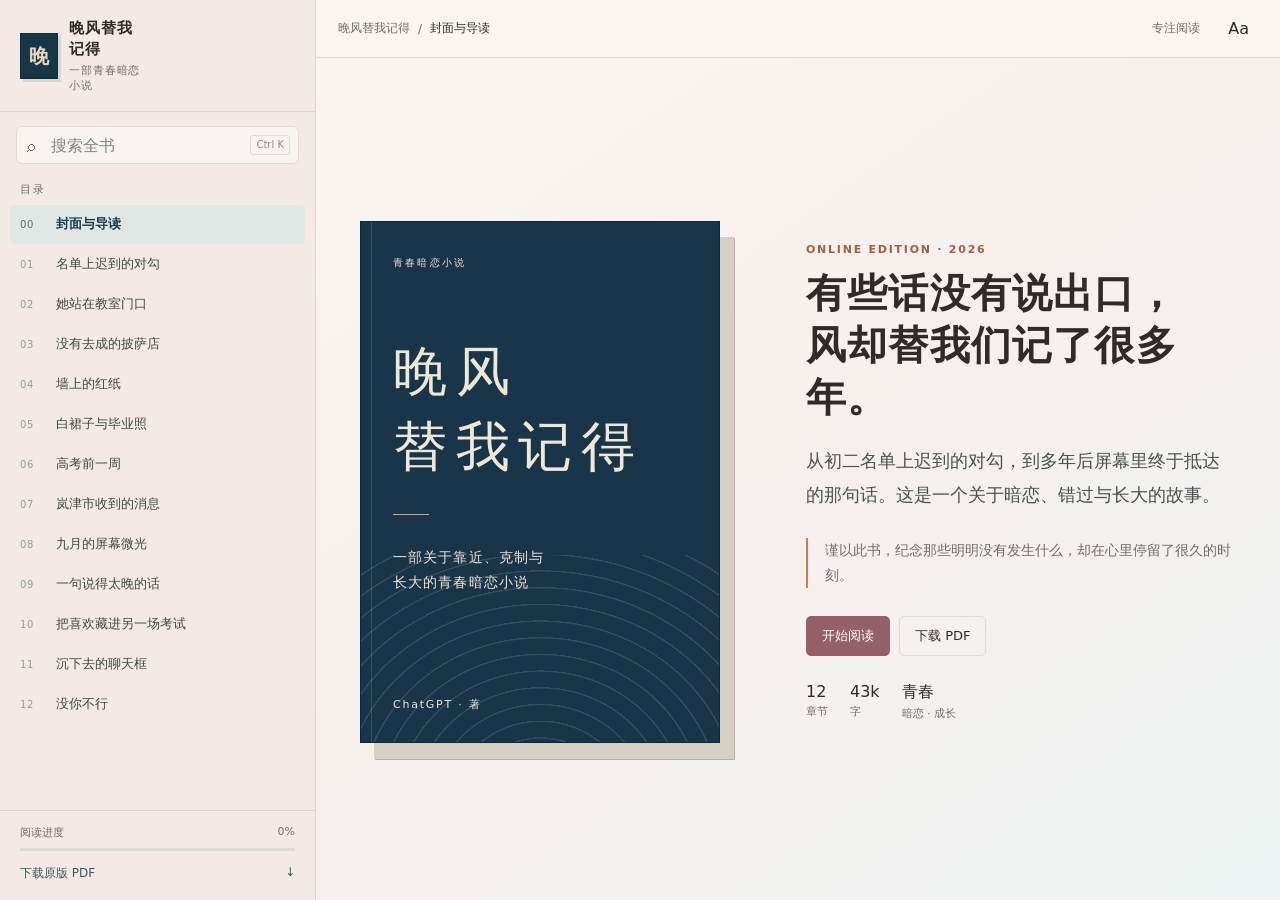
==== index.html @ 1164f85f "Keep ebook homepage working after moving files to wanfeng Redirect the existing homepage to the eboo" ====
<!doctype html>
<html lang="zh-CN">
<head>
  <meta charset="utf-8">
  <meta name="viewport" content="width=device-width, initial-scale=1">
  <meta name="description" content="《晚风替我记得》在线电子书。">
  <title>晚风替我记得 · Asia</title>
  <link rel="icon" href="wanfeng/favicon.svg" type="image/svg+xml">
  <script>location.replace('./wanfeng/' + location.search + location.hash);</script>
  <style>body{margin:0;min-height:100vh;display:grid;place-items:center;background:#f5f2e9;color:#514638;font-family:serif}main{text-align:center;padding:2rem}a{color:inherit;text-underline-offset:4px}p{line-height:1.8}</style>
</head>
<body><main><h1>晚风替我记得</h1><p><a href="./wanfeng/">进入电子书</a></p><p><a href="./answer-book/">翻开答案之书</a></p></main></body>
</html>
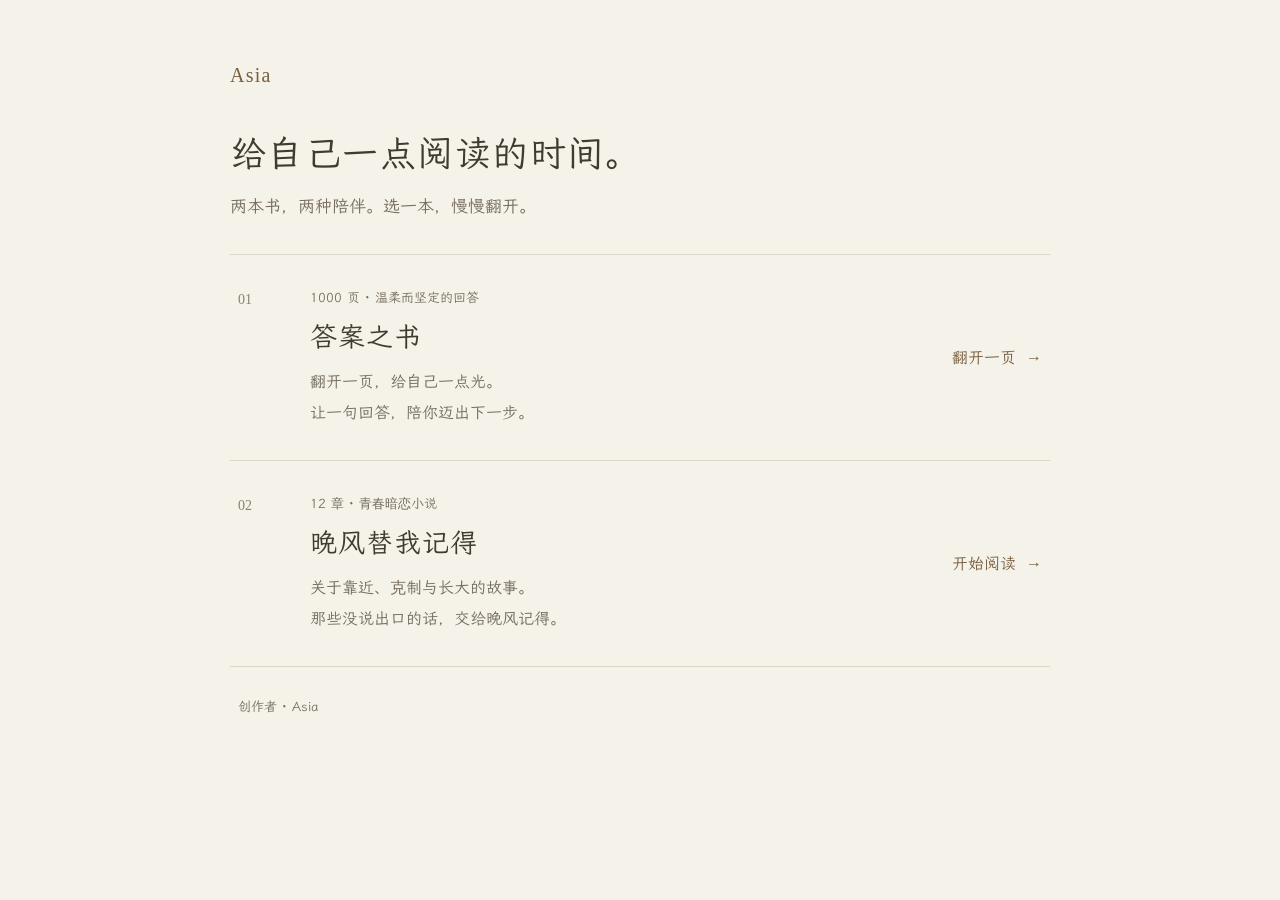
==== commit fab34bad: "Add bookshelf homepage and direct links to both books Make both websites discoverable from the About" ====
--- a/index.html
+++ b/index.html
@@ -3,11 +3,68 @@
 <head>
   <meta charset="utf-8">
   <meta name="viewport" content="width=device-width, initial-scale=1">
-  <meta name="description" content="《晚风替我记得》在线电子书。">
-  <title>晚风替我记得 · Asia</title>
-  <link rel="icon" href="wanfeng/favicon.svg" type="image/svg+xml">
-  <script>location.replace('./wanfeng/' + location.search + location.hash);</script>
-  <style>body{margin:0;min-height:100vh;display:grid;place-items:center;background:#f5f2e9;color:#514638;font-family:serif}main{text-align:center;padding:2rem}a{color:inherit;text-underline-offset:4px}p{line-height:1.8}</style>
+  <meta name="theme-color" content="#f5f2e9">
+  <meta name="description" content="Asia 的书架：翻开 1000 页温柔而坚定的《答案之书》，或阅读青春小说《晚风替我记得》。">
+  <title>Asia 的书架</title>
+  <link rel="icon" href="answer-book/favicon.svg" type="image/svg+xml">
+  <script>
+    if (/^#(?:chapter-\d+|cover)$/.test(location.hash)) {
+      location.replace('./wanfeng/' + location.search + location.hash);
+    }
+  </script>
+  <style>
+    @font-face{font-family:WenKai;src:url('./answer-book/assets/WenKai.woff2') format('woff2');font-display:swap}
+    :root{color-scheme:light;--paper:#f5f2e9;--ink:#403b31;--muted:#746b5d;--line:#dcd5c8;--accent:#785f40}
+    *{box-sizing:border-box}
+    body{margin:0;min-height:100svh;background:var(--paper);color:var(--ink);font-family:WenKai,'Songti SC','SimSun',serif;-webkit-font-smoothing:antialiased}
+    main{width:min(820px,calc(100% - 64px));margin:0 auto;padding:64px 0 32px}
+    .signature{display:inline-block;color:var(--accent);font:20px Georgia,serif;letter-spacing:.06em}
+    header{padding:42px 0 32px}
+    h1{font-size:36px;line-height:1.4;font-weight:500;margin:0 0 12px;letter-spacing:.04em}
+    header p{margin:0;color:var(--muted);font-size:17px;line-height:1.8}
+    .books{border-top:1px solid var(--line)}
+    .book{display:grid;grid-template-columns:48px minmax(0,1fr) 140px;gap:24px;align-items:center;padding:32px 8px;border-bottom:1px solid var(--line);color:inherit;text-decoration:none;transition:background .18s ease}
+    .book:hover{background:#eeeadf}
+    .book:focus-visible{outline:2px solid var(--accent);outline-offset:5px}
+    .number{align-self:start;padding-top:5px;color:#8e806d;font:14px Georgia,serif}
+    .category{color:var(--muted);font-size:13px;line-height:1.6}
+    h2{margin:8px 0 10px;font-size:27px;line-height:1.5;font-weight:500;letter-spacing:.035em}
+    .description{margin:0;color:var(--muted);font-size:16px;line-height:1.9}
+    .action{justify-self:end;color:var(--accent);font-size:16px;white-space:nowrap}
+    .arrow{padding-left:10px}
+    footer{padding:28px 8px;color:var(--muted);font-size:13px;line-height:1.8}
+    @media(max-width:640px){main{width:calc(100% - 40px);padding-top:32px}header{padding:32px 0 28px}h1{font-size:30px}header p{font-size:16px}.book{grid-template-columns:28px minmax(0,1fr);column-gap:12px;row-gap:18px;padding:28px 4px}.action{grid-column:2;justify-self:start}h2{font-size:24px}.description{font-size:16px}footer{padding-left:4px}}
+    @media(prefers-reduced-motion:reduce){.book{transition:none}}
+  </style>
 </head>
-<body><main><h1>晚风替我记得</h1><p><a href="./wanfeng/">进入电子书</a></p><p><a href="./answer-book/">翻开答案之书</a></p></main></body>
+<body>
+  <main>
+    <span class="signature">Asia</span>
+    <header>
+      <h1>给自己一点阅读的时间。</h1>
+      <p>两本书，两种陪伴。选一本，慢慢翻开。</p>
+    </header>
+    <nav class="books" aria-label="选择一本书">
+      <a class="book" href="./answer-book/" aria-labelledby="answer-title answer-action" aria-describedby="answer-description">
+        <span class="number" aria-hidden="true">01</span>
+        <div>
+          <span class="category">1000 页 · 温柔而坚定的回答</span>
+          <h2 id="answer-title">答案之书</h2>
+          <p class="description" id="answer-description">翻开一页，给自己一点光。<br>让一句回答，陪你迈出下一步。</p>
+        </div>
+        <span class="action" id="answer-action">翻开一页<span class="arrow" aria-hidden="true">→</span></span>
+      </a>
+      <a class="book" href="./wanfeng/" aria-labelledby="wind-title wind-action" aria-describedby="wind-description">
+        <span class="number" aria-hidden="true">02</span>
+        <div>
+          <span class="category">12 章 · 青春暗恋小说</span>
+          <h2 id="wind-title">晚风替我记得</h2>
+          <p class="description" id="wind-description">关于靠近、克制与长大的故事。<br>那些没说出口的话，交给晚风记得。</p>
+        </div>
+        <span class="action" id="wind-action">开始阅读<span class="arrow" aria-hidden="true">→</span></span>
+      </a>
+    </nav>
+    <footer>创作者 · Asia</footer>
+  </main>
+</body>
 </html>
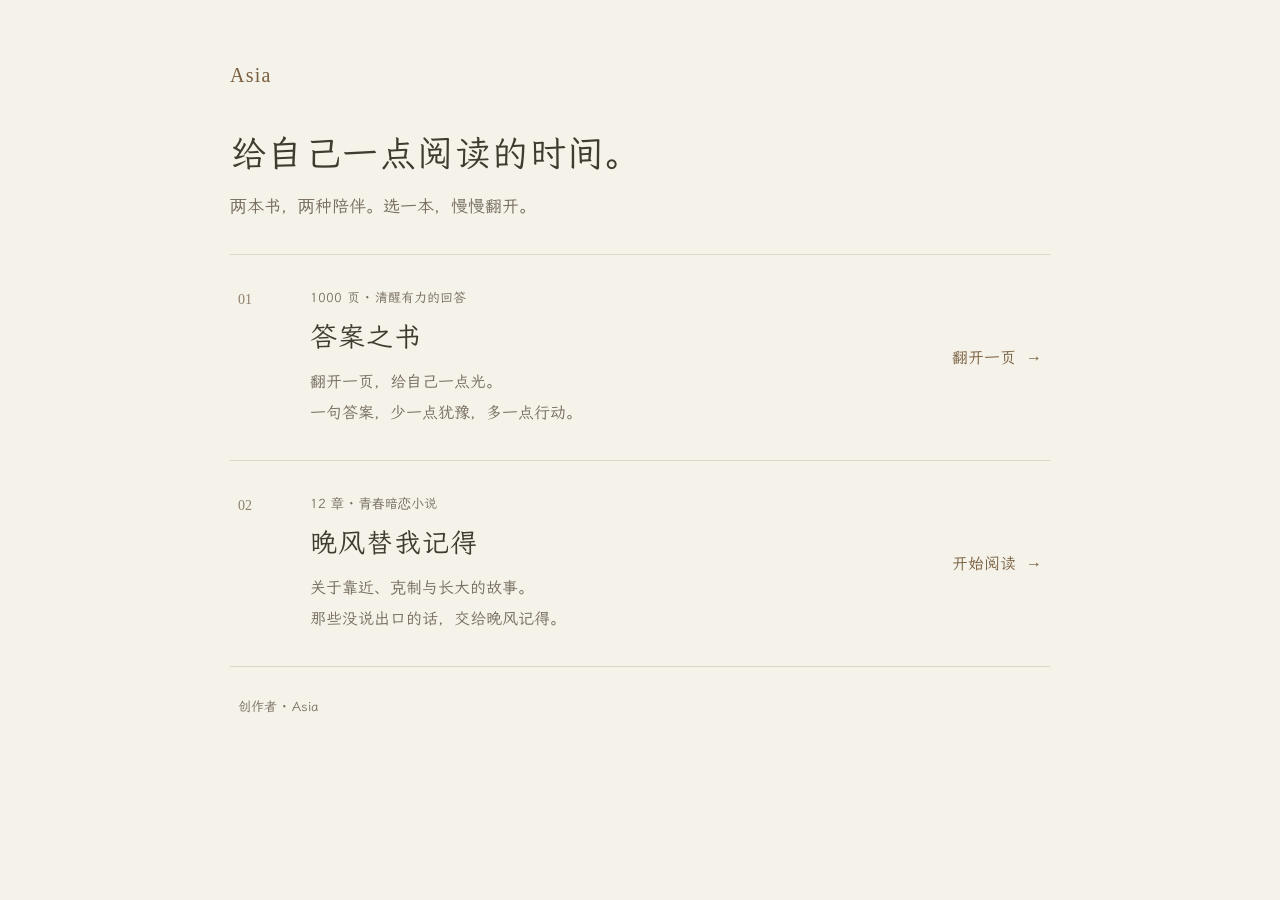
==== commit 69910499: "Describe the revised short answers on the bookshelf" ====
--- a/index.html
+++ b/index.html
@@ -48,9 +48,9 @@
       <a class="book" href="./answer-book/" aria-labelledby="answer-title answer-action" aria-describedby="answer-description">
         <span class="number" aria-hidden="true">01</span>
         <div>
-          <span class="category">1000 页 · 温柔而坚定的回答</span>
+          <span class="category">1000 页 · 清醒有力的回答</span>
           <h2 id="answer-title">答案之书</h2>
-          <p class="description" id="answer-description">翻开一页，给自己一点光。<br>让一句回答，陪你迈出下一步。</p>
+          <p class="description" id="answer-description">翻开一页，给自己一点光。<br>一句答案，少一点犹豫，多一点行动。</p>
         </div>
         <span class="action" id="answer-action">翻开一页<span class="arrow" aria-hidden="true">→</span></span>
       </a>
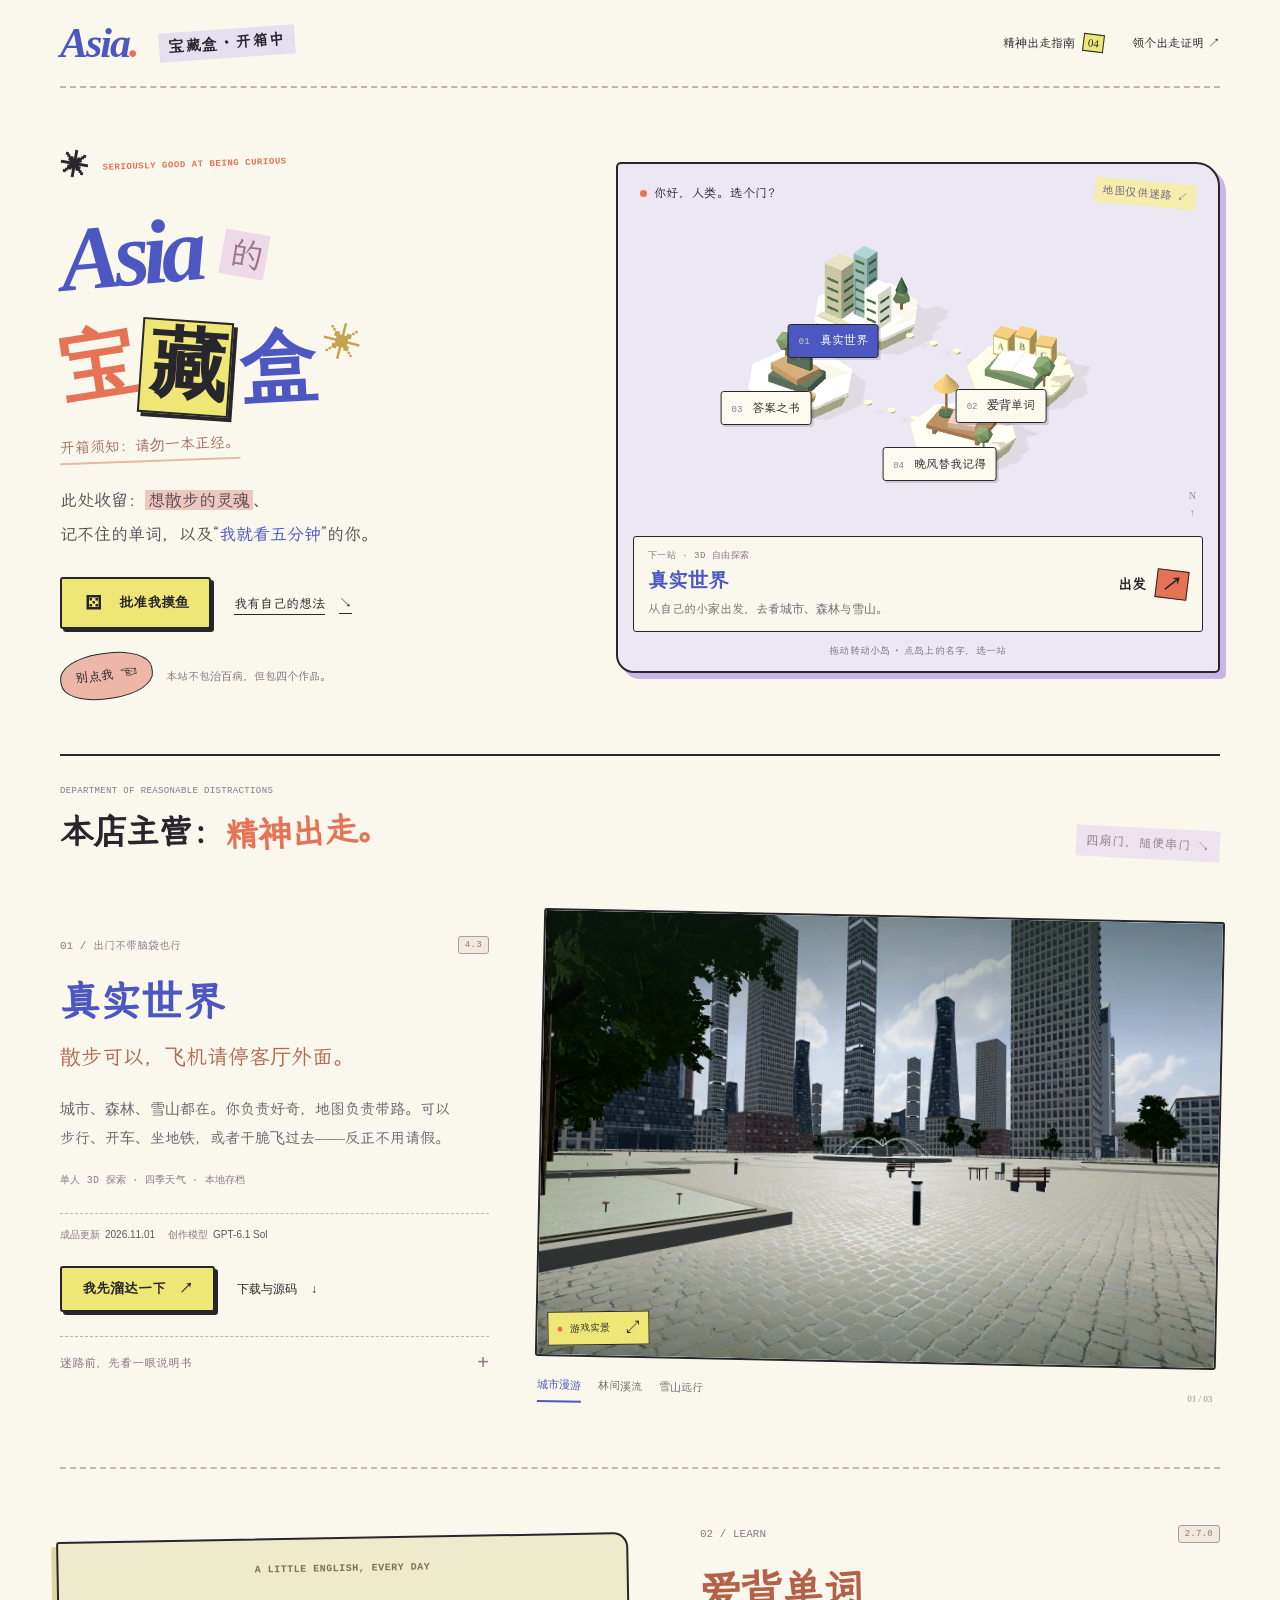
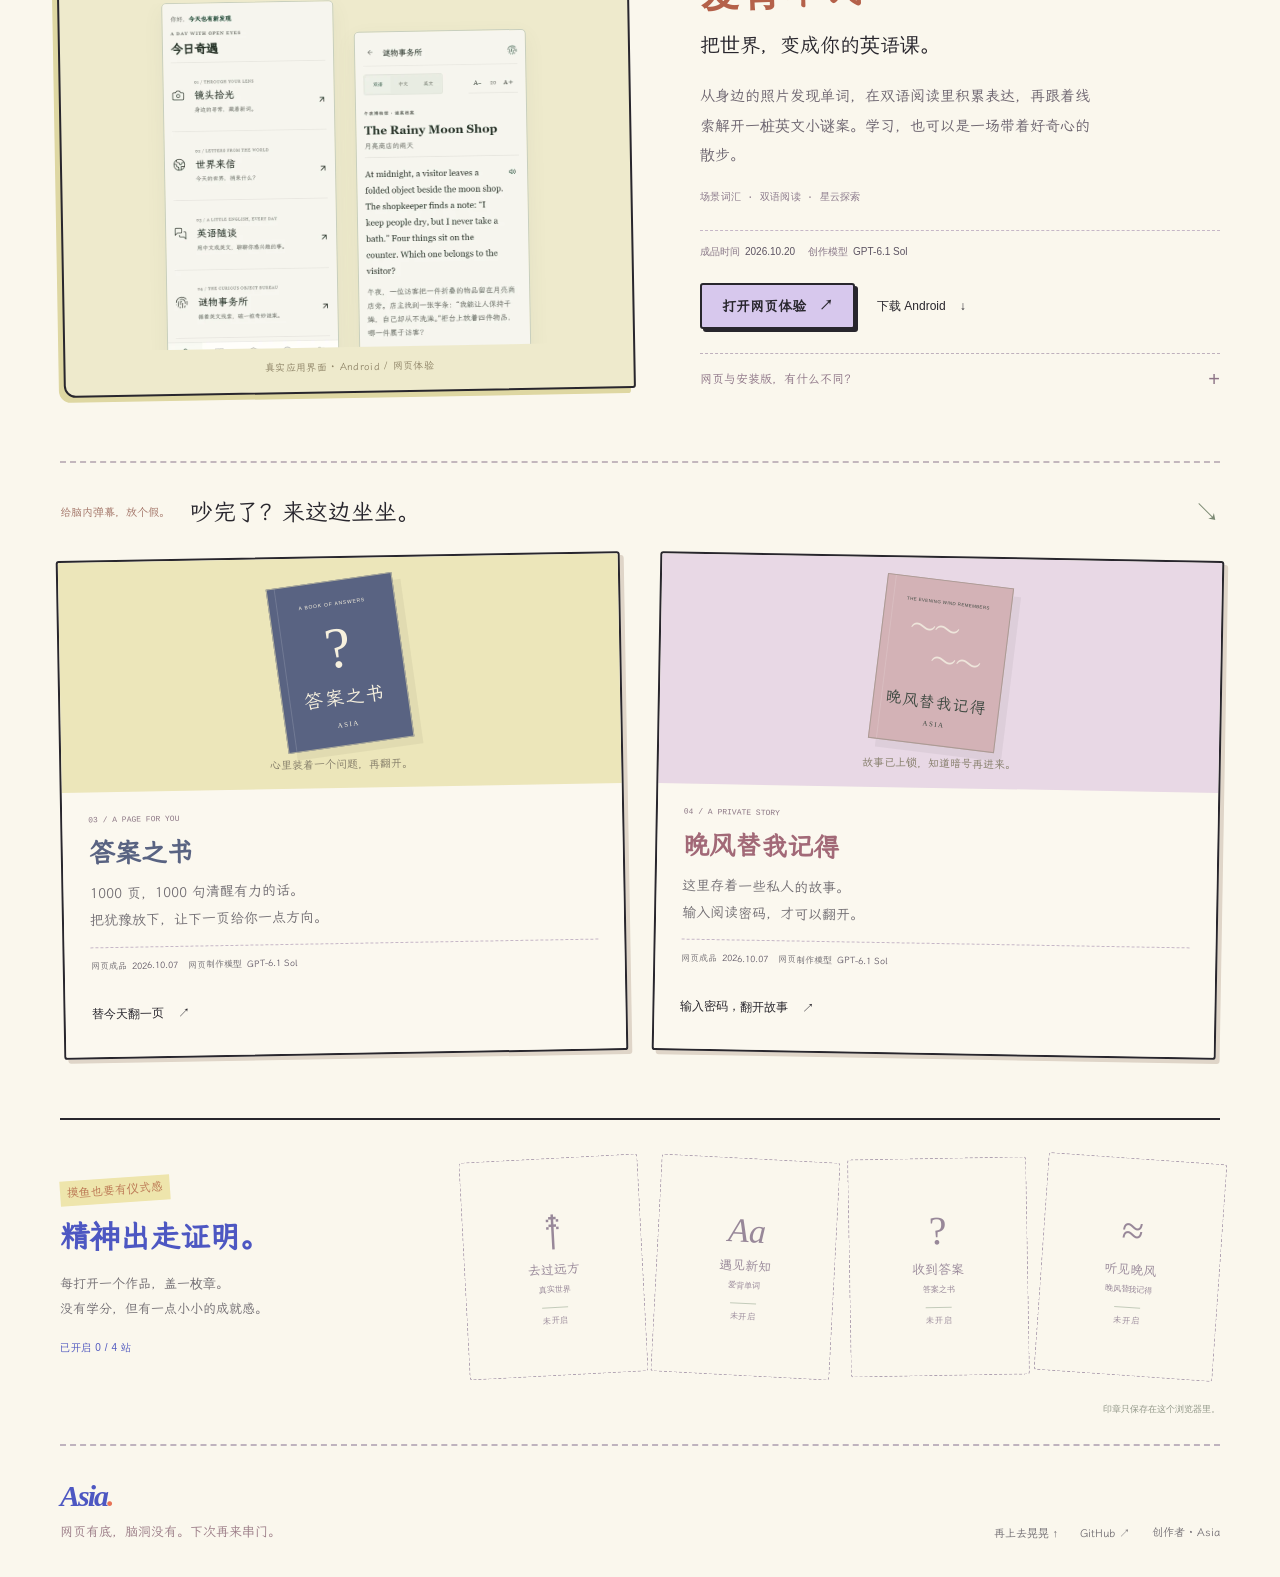
==== commit 1b629928: "Protect private story with encrypted files and a clean public history" ====
--- a/index.html
+++ b/index.html
@@ -4,67 +4,67 @@
   <meta charset="utf-8">
   <meta name="viewport" content="width=device-width, initial-scale=1">
   <meta name="theme-color" content="#f5f2e9">
-  <meta name="description" content="Asia 的书架：翻开 1000 页温柔而坚定的《答案之书》，或阅读青春小说《晚风替我记得》。">
-  <title>Asia 的书架</title>
-  <link rel="icon" href="answer-book/favicon.svg" type="image/svg+xml">
-  <script>
-    if (/^#(?:chapter-\d+|cover)$/.test(location.hash)) {
-      location.replace('./wanfeng/' + location.search + location.hash);
-    }
-  </script>
-  <style>
-    @font-face{font-family:WenKai;src:url('./answer-book/assets/WenKai.woff2') format('woff2');font-display:swap}
-    :root{color-scheme:light;--paper:#f5f2e9;--ink:#403b31;--muted:#746b5d;--line:#dcd5c8;--accent:#785f40}
-    *{box-sizing:border-box}
-    body{margin:0;min-height:100svh;background:var(--paper);color:var(--ink);font-family:WenKai,'Songti SC','SimSun',serif;-webkit-font-smoothing:antialiased}
-    main{width:min(820px,calc(100% - 64px));margin:0 auto;padding:64px 0 32px}
-    .signature{display:inline-block;color:var(--accent);font:20px Georgia,serif;letter-spacing:.06em}
-    header{padding:42px 0 32px}
-    h1{font-size:36px;line-height:1.4;font-weight:500;margin:0 0 12px;letter-spacing:.04em}
-    header p{margin:0;color:var(--muted);font-size:17px;line-height:1.8}
-    .books{border-top:1px solid var(--line)}
-    .book{display:grid;grid-template-columns:48px minmax(0,1fr) 140px;gap:24px;align-items:center;padding:32px 8px;border-bottom:1px solid var(--line);color:inherit;text-decoration:none;transition:background .18s ease}
-    .book:hover{background:#eeeadf}
-    .book:focus-visible{outline:2px solid var(--accent);outline-offset:5px}
-    .number{align-self:start;padding-top:5px;color:#8e806d;font:14px Georgia,serif}
-    .category{color:var(--muted);font-size:13px;line-height:1.6}
-    h2{margin:8px 0 10px;font-size:27px;line-height:1.5;font-weight:500;letter-spacing:.035em}
-    .description{margin:0;color:var(--muted);font-size:16px;line-height:1.9}
-    .action{justify-self:end;color:var(--accent);font-size:16px;white-space:nowrap}
-    .arrow{padding-left:10px}
-    footer{padding:28px 8px;color:var(--muted);font-size:13px;line-height:1.8}
-    @media(max-width:640px){main{width:calc(100% - 40px);padding-top:32px}header{padding:32px 0 28px}h1{font-size:30px}header p{font-size:16px}.book{grid-template-columns:28px minmax(0,1fr);column-gap:12px;row-gap:18px;padding:28px 4px}.action{grid-column:2;justify-self:start}h2{font-size:24px}.description{font-size:16px}footer{padding-left:4px}}
-    @media(prefers-reduced-motion:reduce){.book{transition:none}}
-  </style>
+  <meta name="description" content="欢迎来到 Asia 的好奇心小岛。探索真实世界，和爱背单词一起学习，翻开答案之书，读一段晚风里的故事。四个可以走进去的作品，等你发现。">
+  <title>Asia的宝藏盒 · 允许合理摸鱼</title>
+  <link rel="icon" href="./answer-book/favicon.svg" type="image/svg+xml">
+  <link rel="stylesheet" href="./portfolio.css">
+  <link rel="stylesheet" href="./playful.css">
+  <script>if (/^#(?:chapter-\d+|cover)$/.test(location.hash)) location.replace('./wanfeng/' + location.search + location.hash);</script>
+  <script src="./portfolio.js" defer></script>
+  <script src="./island.js" type="module"></script>
 </head>
 <body>
+  <a class="skip-link" href="#works">跳到全部作品</a>
+  <header class="site-header wrap">
+    <a class="brand" href="./" aria-label="Asia的宝藏盒首页"><span class="signature">Asia<span class="signature-dot">.</span></span><span class="brand-caption">宝藏盒 · 开箱中</span></a>
+    <nav class="top-nav" aria-label="页面导航"><a href="#works">精神出走指南 <span class="nav-count">04</span></a><a href="#passport">领个出走证明 <span aria-hidden="true">↗</span></a></nav>
+  </header>
   <main>
-    <span class="signature">Asia</span>
-    <header>
-      <h1>给自己一点阅读的时间。</h1>
-      <p>两本书，两种陪伴。选一本，慢慢翻开。</p>
-    </header>
-    <nav class="books" aria-label="选择一本书">
-      <a class="book" href="./answer-book/" aria-labelledby="answer-title answer-action" aria-describedby="answer-description">
-        <span class="number" aria-hidden="true">01</span>
-        <div>
-          <span class="category">1000 页 · 清醒有力的回答</span>
-          <h2 id="answer-title">答案之书</h2>
-          <p class="description" id="answer-description">翻开一页，给自己一点光。<br>一句答案，少一点犹豫，多一点行动。</p>
+    <section class="hero wrap" aria-labelledby="hero-title">
+      <div class="hero-copy">
+        <p class="eyebrow"><span class="tiny-star" aria-hidden="true">✳</span> SERIOUSLY GOOD AT BEING CURIOUS</p>
+        <h1 id="hero-title" aria-label="Asia的宝藏盒"><span class="title-line"><span class="title-blue title-asia">Asia</span><span class="title-de">的</span></span><span class="treasure-title"><span class="treasure-first">宝</span><span class="treasure-second">藏</span><span class="treasure-third">盒</span><span class="title-spark" aria-hidden="true">✳</span></span></h1>
+        <p class="unserious-caption">开箱须知：请勿一本正经。</p>
+        <p class="hero-description">此处收留：<span class="highlight-pink">想散步的灵魂</span>、<br>记不住的单词，以及“<b>我就看五分钟</b>”的你。</p>
+        <div class="hero-actions"><button class="button button-dark" id="random-stop" type="button"><span class="dice" aria-hidden="true">⚄</span> 批准我摸鱼</button><a class="text-link" href="#works">我有自己的想法 <span aria-hidden="true">↘</span></a></div>
+        <div class="nonsense-row"><button id="nonsense-button" type="button" class="nonsense-button">别点我 <span aria-hidden="true">☜</span></button><p class="small-note" id="curiosity-mood">本站不包治百病，但包四个作品。</p></div>
+      </div>
+      <div class="island-experience">
+        <div class="map-topline"><span><i class="live-dot" aria-hidden="true"></i> 你好，人类。选个门？</span><span class="map-coordinate">地图仅供迷路 ↙</span></div>
+        <div id="island-viewport" class="island-viewport" aria-label="四座作品小岛的互动导航">
+          <canvas id="island-canvas" aria-hidden="true"></canvas>
+          <div class="map-fallback" aria-hidden="true"><span class="fallback-island island-a">山川与城市</span><span class="fallback-island island-b">字母与新知</span><span class="fallback-island island-c">一页答案</span><span class="fallback-island island-d">晚风与故事</span></div>
+          <button class="island-label stop-0 selected" data-stop="0" type="button" aria-pressed="true"><span>01</span> 真实世界</button>
+          <button class="island-label stop-1" data-stop="1" type="button" aria-pressed="false"><span>02</span> 爱背单词</button>
+          <button class="island-label stop-2" data-stop="2" type="button" aria-pressed="false"><span>03</span> 答案之书</button>
+          <button class="island-label stop-3" data-stop="3" type="button" aria-pressed="false"><span>04</span> 晚风替我记得</button>
+          <span class="map-compass" aria-hidden="true">N<br>↑</span>
         </div>
-        <span class="action" id="answer-action">翻开一页<span class="arrow" aria-hidden="true">→</span></span>
-      </a>
-      <a class="book" href="./wanfeng/" aria-labelledby="wind-title wind-action" aria-describedby="wind-description">
-        <span class="number" aria-hidden="true">02</span>
-        <div>
-          <span class="category">12 章 · 青春暗恋小说</span>
-          <h2 id="wind-title">晚风替我记得</h2>
-          <p class="description" id="wind-description">关于靠近、克制与长大的故事。<br>那些没说出口的话，交给晚风记得。</p>
-        </div>
-        <span class="action" id="wind-action">开始阅读<span class="arrow" aria-hidden="true">→</span></span>
-      </a>
-    </nav>
-    <footer>创作者 · Asia</footer>
+        <div class="destination" aria-live="polite" aria-atomic="true"><div><span class="destination-caption" id="destination-type">下一站 · 3D 自由探索</span><strong id="destination-name">真实世界</strong><p id="destination-description">从自己的小家出发，去看城市、森林与雪山。</p></div><a id="destination-link" href="./earth-universe/" class="destination-go" data-visit="0" aria-label="进入真实世界">出发 <span aria-hidden="true">↗</span></a></div>
+        <p class="map-instruction" id="map-instruction">点一点岛上的名字，挑一段旅程</p>
+      </div>
+    </section>
+    <section id="works" class="works wrap" aria-labelledby="works-title">
+      <div class="section-heading"><div><p class="eyebrow">DEPARTMENT OF REASONABLE DISTRACTIONS</p><h2 id="works-title">本店主营：<span class="heading-pink">精神出走。</span></h2></div><span class="section-aside">四扇门，随便串门 ↘</span></div>
+      <article class="game-work" id="world" aria-labelledby="world-title">
+        <div class="work-copy"><div class="work-number"><span>01 / 出门不带脑袋也行</span><span class="edition">4.3</span></div><h3 id="world-title">真实世界</h3><p class="work-subtitle">散步可以，飞机请停客厅外面。</p><p class="work-description">城市、森林、雪山都在。你负责好奇，地图负责带路。可以步行、开车、坐地铁，或者干脆飞过去——反正不用请假。</p><p class="work-facts">单人 3D 探索 · 四季天气 · 本地存档</p><p class="project-provenance"><span>成品更新 <b><time datetime="2026-11-01">2026.11.01</time></b></span><span>创作模型 <b>GPT-6.1 Sol</b></span></p><div class="work-actions"><a class="button button-dark" href="./earth-universe/" data-visit="0">我先溜达一下 <span aria-hidden="true">↗</span></a><a class="text-link" href="https://github.com/byasia/byasia.github.io/releases/tag/works-2026-11-01">下载与源码 <span aria-hidden="true">↓</span></a></div><details class="work-guide"><summary>迷路前，先看一眼说明书 <span aria-hidden="true">+</span></summary><div><p><kbd>W</kbd><kbd>A</kbd><kbd>S</kbd><kbd>D</kbd> 移动，鼠标观察，<kbd>F</kbd> 现场互动。</p><p><kbd>Tab</kbd> 打开交通、地图与天气；<kbd>Esc</kbd> 暂停。推荐在开启硬件加速的电脑浏览器游玩。</p><p>首次进入需要载入三维资源，可在游戏内选择更适合设备的画质。</p></div></details></div>
+        <div class="game-gallery"><button type="button" class="scene-image-button" id="enlarge-scene" aria-label="放大当前游戏实景截图"><img id="game-scene" src="./portfolio-media/world-city.webp" alt="真实世界游戏实景：广场喷泉与城市天际线" width="1440" height="900" fetchpriority="high"><span class="image-corner"><span class="live-dot" aria-hidden="true"></span> 游戏实景 <span aria-hidden="true">⤢</span></span></button><div class="scene-bottom"><div class="scene-tabs" aria-label="选择游戏实景"><button type="button" data-scene="0" aria-pressed="true">城市漫游</button><button type="button" data-scene="1" aria-pressed="false">林间溪流</button><button type="button" data-scene="2" aria-pressed="false">雪山远行</button></div><span id="scene-counter" aria-hidden="true">01 / 03</span></div><p class="image-error" id="scene-error" hidden>这张风景暂时没有加载出来。<button type="button" id="retry-scene">再看一次</button></p></div>
+      </article>
+      <article class="learning-work" id="learn" aria-labelledby="learn-title">
+        <div class="learning-preview"><span class="preview-caption">A LITTLE ENGLISH, EVERY DAY</span><div class="app-screens"><figure class="phone-screen main-screen"><img src="./portfolio-media/aibei-today.webp" alt="爱背单词今日奇遇页面，包含镜头拾光、世界来信、英语随谈与谜物事务所" width="390" height="844" loading="lazy"><figcaption>从日常出发</figcaption></figure><figure class="phone-screen side-screen"><img src="./portfolio-media/aibei-mystery.webp" alt="爱背单词谜物事务所，阅读英文线索并猜测物件" width="390" height="844" loading="lazy"><figcaption>让好奇带路</figcaption></figure></div><span class="preview-footnote">真实应用界面 · Android / 网页体验</span></div>
+        <div class="work-copy"><div class="work-number"><span>02 / LEARN</span><span class="edition">2.7.0</span></div><h3 id="learn-title">爱背单词</h3><p class="work-subtitle">把世界，变成你的英语课。</p><p class="work-description">从身边的照片发现单词，在双语阅读里积累表达，再跟着线索解开一桩英文小谜案。学习，也可以是一场带着好奇心的散步。</p><p class="work-facts">场景词汇 · 双语阅读 · 星云探索</p><p class="project-provenance"><span>成品时间 <b><time datetime="2026-10-20">2026.10.20</time></b></span><span>创作模型 <b>GPT-6.1 Sol</b></span></p><div class="work-actions"><a class="button button-dark" href="./aibei/" data-visit="1">打开网页体验 <span aria-hidden="true">↗</span></a><a class="text-link" href="https://github.com/byasia/byasia.github.io/releases/download/works-2026-11-01/aibei-2.7.0.apk" data-visit="1">下载 Android <span aria-hidden="true">↓</span></a></div><details class="work-guide"><summary>网页与安装版，有什么不同？ <span aria-hidden="true">+</span></summary><div><p>网页可体验内置词汇、阅读、学习记录与星云探索。离线自然语音、实时新闻等原生功能请使用 Android 安装版。</p><p>AI 拍照识词、随谈与生成谜案需要在设置中填写自己的 DeepSeek API Key，可能产生服务商费用。无需 Key 也能浏览内置学习内容。</p><p>Android 安装包约 432 MB；已有用户请覆盖安装，保留学习数据。</p><a href="https://github.com/byasia/byasia.github.io/releases/tag/works-2026-11-01">查看完整说明与校验信息 <span aria-hidden="true">↗</span></a></div></details></div>
+      </article>
+      <div class="reading-heading"><span class="eyebrow">给脑内弹幕，放个假。</span><p>吵完了？来这边坐坐。</p><span aria-hidden="true">↘</span></div>
+      <div class="reading-works" id="read">
+        <article class="reading-work answer-work"><a class="book-art answer-art" href="./answer-book/" data-visit="2" aria-label="翻开答案之书"><span class="book-cover"><small>A BOOK OF ANSWERS</small><span class="cover-question" aria-hidden="true">?</span><strong>答案之书</strong><span class="cover-author">ASIA</span></span><span class="book-art-hint">心里装着一个问题，再翻开。</span></a><div class="reading-copy"><span class="work-number">03 / A PAGE FOR YOU</span><h3>答案之书</h3><p>1000 页，1000 句清醒有力的话。<br>把犹豫放下，让下一页给你一点方向。</p><p class="project-provenance"><span>网页成品 <b><time datetime="2026-10-07">2026.10.07</time></b></span><span>网页制作模型 <b>GPT-6.1 Sol</b></span></p><a class="text-link" href="./answer-book/" data-visit="2">替今天翻一页 <span aria-hidden="true">↗</span></a></div></article>
+        <article class="reading-work novel-work"><a class="book-art novel-art" href="./wanfeng/" data-visit="3" aria-label="阅读晚风替我记得"><span class="book-cover"><small>THE EVENING WIND REMEMBERS</small><span class="wind-lines" aria-hidden="true">～～<br>　～～</span><strong>晚风替我记得</strong><span class="cover-author">ASIA</span></span><span class="book-art-hint">故事已上锁，知道暗号再进来。</span></a><div class="reading-copy"><span class="work-number">04 / A PRIVATE STORY</span><h3>晚风替我记得</h3><p>这里存着一些私人的故事。<br>输入阅读密码，才可以翻开。</p><p class="project-provenance"><span>网页成品 <b><time datetime="2026-10-07">2026.10.07</time></b></span><span>网页制作模型 <b>GPT-6.1 Sol</b></span></p><a class="text-link" href="./wanfeng/" data-visit="3">输入密码，翻开故事 <span aria-hidden="true">↗</span></a></div></article>
+      </div>
+    </section>
+    <section class="passport-section wrap" id="passport" aria-labelledby="passport-title"><div class="passport-intro"><p class="eyebrow">摸鱼也要有仪式感</p><h2 id="passport-title">精神出走证明。</h2><p>每打开一个作品，盖一枚章。<br>没有学分，但有一点小小的成就感。</p><span class="passport-progress" id="passport-progress" aria-live="polite">已开启 0 / 4 站</span></div><div class="passport-stamps" aria-label="已开启的作品"><a class="stamp stamp-world" href="./earth-universe/" data-visit="0"><span class="stamp-symbol" aria-hidden="true">↟</span><span>去过远方</span><small>真实世界</small><span class="stamp-state">未开启</span></a><a class="stamp stamp-english" href="./aibei/" data-visit="1"><span class="stamp-symbol stamp-abc" aria-hidden="true">Aa</span><span>遇见新知</span><small>爱背单词</small><span class="stamp-state">未开启</span></a><a class="stamp stamp-answer" href="./answer-book/" data-visit="2"><span class="stamp-symbol" aria-hidden="true">?</span><span>收到答案</span><small>答案之书</small><span class="stamp-state">未开启</span></a><a class="stamp stamp-novel" href="./wanfeng/" data-visit="3"><span class="stamp-symbol" aria-hidden="true">≈</span><span>听见晚风</span><small>晚风替我记得</small><span class="stamp-state">未开启</span></a></div><p class="passport-note" id="passport-note">印章只保存在这个浏览器里。<button type="button" id="reset-passport" hidden>重新出发</button></p></section>
   </main>
+  <footer class="site-footer wrap"><div><a class="signature" href="./">Asia<span class="signature-dot">.</span></a><p>网页有底，脑洞没有。下次再来串门。</p></div><div class="footer-links"><a href="#hero-title">再上去晃晃 ↑</a><a href="https://github.com/byasia/byasia.github.io">GitHub ↗</a><span>创作者 · Asia</span></div></footer>
+  <dialog id="scene-dialog" aria-labelledby="scene-dialog-title"><div class="dialog-heading"><h2 id="scene-dialog-title">真实世界 · 游戏实景</h2><button type="button" id="close-scene" aria-label="关闭截图">×</button></div><img id="dialog-scene" alt="" width="1440" height="900"></dialog>
+  <div class="toast" id="portfolio-toast" role="status" aria-live="polite"></div>
+  <noscript><p class="noscript-note wrap">小岛的转动和护照需要 JavaScript；四个作品的链接仍可直接打开。</p></noscript>
 </body>
 </html>
--- a/portfolio.css
+++ b/portfolio.css
@@ -0,0 +1,15 @@
+@font-face{font-family:WenKai;src:url('./answer-book/assets/WenKai.woff2') format('woff2');font-display:swap}
+:root{color-scheme:light;--paper:#f5f2e9;--ink:#293c32;--muted:#6d766b;--line:#d9d9cd;--green:#355d47;--soft-green:#e6ebdf;--white:#fcfbf5;--sans:Inter,'PingFang SC','Microsoft YaHei',sans-serif;--serif:WenKai,'Songti SC',serif}
+*{box-sizing:border-box}html{scroll-behavior:smooth;scroll-padding-top:28px}body{margin:0;background:var(--paper);color:var(--ink);font-family:var(--sans);font-size:15px;-webkit-font-smoothing:antialiased}button,input{font:inherit}button,a{-webkit-tap-highlight-color:transparent}button{color:inherit;cursor:pointer}a{color:inherit;text-decoration:none}button:disabled{cursor:wait;opacity:.55}button:focus-visible,a:focus-visible,summary:focus-visible{outline:2px solid var(--green);outline-offset:5px}img{display:block;max-width:100%;height:auto}[hidden]{display:none!important}.wrap{width:min(1160px,calc(100% - 96px));margin-inline:auto}.skip-link{position:fixed;top:12px;left:12px;padding:12px 18px;background:var(--ink);color:white;z-index:100;transform:translateY(-160%)}.skip-link:focus{transform:none}.site-header{display:flex;justify-content:space-between;align-items:center;padding-block:26px;border-bottom:1px solid var(--line)}.brand{display:flex;align-items:center;gap:21px}.signature{font:italic 37px Georgia,serif;letter-spacing:-2px;line-height:1}.signature-dot{color:#b47b55}.brand-caption{font:14px var(--serif);letter-spacing:.12em;border-left:1px solid var(--line);padding-left:21px}.top-nav{display:flex;gap:28px;align-items:center;font-size:12px}.top-nav a{padding-block:8px}.top-nav a:hover,.text-link:hover{color:var(--green)}.nav-count{font:11px Georgia,serif;color:var(--muted);margin-left:4px}
+.hero{display:grid;grid-template-columns:.9fr 1.2fr;gap:24px;align-items:center;padding-block:55px 50px;min-height:590px}.eyebrow{font:10px var(--sans);font-weight:500;letter-spacing:.17em;color:var(--muted);margin:0 0 22px;line-height:1.6}.tiny-star{font-size:21px;color:var(--green);vertical-align:middle;margin-right:8px}.hero h1{font:500 clamp(36px,4.2vw,56px)/1.4 var(--serif);letter-spacing:.025em;margin:0 0 20px}.hero h1 em{font-style:normal;color:var(--green);position:relative}.hero h1 em:after{content:'';position:absolute;bottom:-5px;left:2px;right:8px;border-bottom:1px solid #b3bea7;transform:rotate(-2deg)}.hero-description{font:18px/1.95 var(--serif);color:var(--muted);margin:26px 0}.hero-actions,.work-actions{display:flex;gap:22px;align-items:center;flex-wrap:wrap}.button{display:inline-flex;align-items:center;justify-content:center;gap:19px;min-height:46px;padding:12px 20px;border:1px solid transparent;border-radius:5px;font-size:13px;font-weight:500;line-height:1.6;transition:background .18s,transform .18s}.button-dark{background:var(--green);color:#fff}.button-dark:hover{background:#244832;transform:translateY(-2px)}.dice{font-size:24px;line-height:1;display:inline-block}.is-choosing .dice{animation:dice-roll .3s linear infinite}.text-link{font-size:12px;display:inline-flex;align-items:center;gap:14px;padding-block:10px;line-height:1.6}.text-link:hover span{transform:translate(2px,-1px)}.text-link span{display:inline-block;transition:transform .18s}.small-note{color:#81877c;font:12px/1.8 var(--serif);margin-top:22px}
+.island-experience{min-width:0;position:relative;padding-top:4px}.map-topline{display:flex;justify-content:space-between;align-items:center;gap:10px;color:var(--muted);font:10px var(--sans);letter-spacing:.06em;padding-inline:10px}.map-topline>span:first-child{display:flex;gap:7px;align-items:center}.live-dot{display:inline-block;width:5px;height:5px;border-radius:50%;background:#7c9771}.map-coordinate{font-size:9px;color:#949889}.island-viewport{height:340px;position:relative;touch-action:pan-y;isolation:isolate}.island-viewport canvas{position:absolute;inset:0;width:100%;height:100%;cursor:grab;opacity:0;transition:opacity .5s}.island-viewport.ready canvas{opacity:1}.island-viewport.dragging canvas{cursor:grabbing}.island-label{position:absolute;z-index:2;border:1px solid #d0d6c6;background:#faf9f0ef;border-radius:3px;padding:7px 10px;font:12px var(--serif);white-space:nowrap;transform:translate(-50%,-50%);transition:color .2s,background .2s,border-color .2s;min-height:34px}.island-label span{font:9px var(--sans);color:#899079;margin-right:6px}.island-label:hover,.island-label.selected{background:var(--green);border-color:var(--green);color:white}.island-label.selected span,.island-label:hover span{color:#c4d4c1}.stop-0{left:29%;top:36%}.stop-1{left:70%;top:35%}.stop-2{left:28%;top:71%}.stop-3{left:71%;top:70%}.map-compass{position:absolute;right:10px;bottom:15px;text-align:center;font:10px/1.7 Georgia,serif;color:#8b927e}.map-fallback{position:absolute;inset:20px 15px;display:grid;grid-template-columns:1fr 1fr;place-items:center;gap:25px;z-index:-1}.fallback-island{display:grid;place-items:center;width:130px;height:100px;background:#e4e8db;border:1px solid #d1d9c5;transform:rotate(-8deg);font:13px var(--serif);color:#8a987f;border-radius:45%}.island-b{transform:rotate(7deg);background:#ebe2c9}.island-c{transform:rotate(6deg);background:#e7dfcf}.island-d{transform:rotate(-6deg);background:#eaddd8}.ready .map-fallback{display:none}.destination{border:1px solid var(--line);border-radius:5px;display:flex;justify-content:space-between;gap:16px;align-items:center;padding:15px 17px;background:#faf9f077;margin-inline:10px}.destination-caption{display:block;font-size:9px;letter-spacing:.06em;color:var(--muted);margin-bottom:5px}.destination strong{font:20px var(--serif)}.destination p{font:12px/1.7 var(--serif);color:var(--muted);margin:5px 0 0}.destination-go{font-size:12px;display:flex;align-items:center;gap:10px;white-space:nowrap;padding:12px 0 12px 12px}.destination-go:hover{color:var(--green)}.destination-go span{font-size:20px}.map-instruction{text-align:center;font:10px var(--sans);color:#8d9386;margin:13px 0 0;letter-spacing:.03em}
+.section-heading{display:flex;align-items:end;justify-content:space-between;padding-block:31px 26px;border-top:1px solid var(--line);gap:16px}.section-heading .eyebrow{margin-bottom:10px;font-size:9px}.section-heading h2{font:28px/1.5 var(--serif);margin:0}.section-aside{font-size:10px;color:var(--muted);padding-bottom:6px;letter-spacing:.1em}.game-work{display:grid;grid-template-columns:.85fr 1.35fr;gap:50px;padding:30px 0 58px;align-items:center}.work-copy{min-width:0}.work-number{font:9px var(--sans);letter-spacing:.14em;color:var(--muted);display:flex;justify-content:space-between;align-items:center;gap:8px}.edition{font-size:9px;letter-spacing:.03em;border:1px solid var(--line);padding:3px 6px;border-radius:3px}.work-copy h3{font:38px/1.4 var(--serif);margin:20px 0 10px;letter-spacing:.03em}.work-subtitle{font:20px/1.65 var(--serif);margin:0 0 20px}.work-description{font:15px/1.95 var(--serif);color:var(--muted);margin:0 0 14px;max-width:390px}.work-facts{font-size:10px;color:#7e8778;line-height:1.8;margin:18px 0 23px;letter-spacing:.025em}.work-guide{border-top:1px solid var(--line);margin-top:24px;font:12px/1.9 var(--serif);color:var(--muted)}.work-guide summary{display:flex;align-items:center;justify-content:space-between;gap:12px;cursor:pointer;padding:14px 0;list-style:none}.work-guide summary::-webkit-details-marker{display:none}.work-guide summary span{font:20px var(--sans);font-weight:300}.work-guide[open] summary span{transform:rotate(45deg)}.work-guide p{margin:0 0 12px}.work-guide a{text-decoration:underline;text-underline-offset:4px}.work-guide kbd{font:10px var(--sans);padding:2px 4px;border:1px solid var(--line);border-radius:3px;margin-right:3px}.game-gallery{min-width:0}.scene-image-button{border:0;border-radius:5px;overflow:hidden;position:relative;padding:0;background:#d7ddcf;width:100%;aspect-ratio:1.52;display:block}.scene-image-button>img{width:100%;height:100%;object-fit:cover;transition:transform .6s,opacity .25s}.scene-image-button:hover>img{transform:scale(1.025)}.scene-image-button.loading>img{opacity:.45}.image-corner{position:absolute;left:13px;bottom:13px;display:flex;align-items:center;gap:7px;color:#fff;background:#28372bdb;border:1px solid #ffffff20;border-radius:3px;font:9px var(--sans);padding:7px 9px}.image-corner>span:last-child{margin-left:8px;font-size:15px}.scene-bottom{display:flex;justify-content:space-between;align-items:center;gap:8px;margin-top:12px}.scene-tabs{display:flex;gap:17px;flex-wrap:wrap}.scene-tabs button{border:0;background:none;font:10px var(--sans);color:var(--muted);padding:8px 0;border-bottom:1px solid transparent;min-height:34px}.scene-tabs button[aria-pressed=true]{border-color:var(--green);color:var(--ink)}.scene-tabs button:hover{color:var(--green)}#scene-counter{font:9px Georgia,serif;color:#8b917f;white-space:nowrap}.image-error{font:12px var(--serif)}.image-error button{border:0;background:none;text-decoration:underline;padding:8px}
+.learning-work{display:grid;grid-template-columns:1.1fr 1fr;gap:68px;border-top:1px solid var(--line);padding-block:56px;align-items:center}.learning-preview{position:relative;background:var(--soft-green);border:1px solid #d6ddcd;border-radius:5px;min-width:0;overflow:hidden;padding:24px 20px 18px}.preview-caption{display:block;text-align:center;font:9px var(--sans);letter-spacing:.16em;color:#657e59}.app-screens{display:flex;justify-content:center;gap:20px;align-items:start;margin:26px 0 0;height:347px;overflow:hidden}.phone-screen{width:min(43%,172px);flex-shrink:0;margin:0}.phone-screen img{width:100%;border:1px solid #c8cfbe;border-radius:5px;box-shadow:0 7px 20px #536a5112}.side-screen{padding-top:32px}.phone-screen figcaption{text-align:center;font:10px var(--serif);margin:10px 0;color:#75826d}.preview-footnote{font:9px var(--sans);display:block;color:#78836f;text-align:center;letter-spacing:.03em;margin-top:14px}
+.reading-heading{border-top:1px solid var(--line);display:flex;align-items:center;gap:20px;padding:32px 0 26px}.reading-heading .eyebrow{margin:0;font-size:9px}.reading-heading p{font:18px var(--serif);margin:0;flex:1}.reading-heading>span:last-child{font-size:26px;color:#7b8973}.reading-works{display:grid;grid-template-columns:1fr 1fr;gap:30px}.reading-work{border:1px solid var(--line);border-radius:5px;overflow:hidden}.book-art{height:230px;background:#e9e2d2;display:flex;align-items:center;justify-content:center;position:relative;padding-bottom:20px}.book-cover{width:127px;height:166px;display:flex;align-items:center;flex-direction:column;position:relative;border:1px solid #b5b39e;background:#4e6252;color:#f6f0de;transform:rotate(-7deg);box-shadow:8px 8px 0 #0000000c;transition:transform .3s,box-shadow .3s}.book-cover:before{content:'';position:absolute;left:7px;top:0;bottom:0;border-left:1px solid #ffffff25}.book-cover small{font:5px var(--sans);letter-spacing:.16em;margin-top:19px}.cover-question{font:58px Georgia,serif;line-height:1.2;margin-top:7px}.book-cover strong{font:19px var(--serif);margin-top:3px;font-weight:500;letter-spacing:.07em}.cover-author{font:7px Georgia,serif;letter-spacing:.2em;margin-top:auto;margin-bottom:16px}.book-art:hover .book-cover{transform:rotate(-2deg) translateY(-7px);box-shadow:10px 13px 0 #00000009}.book-art-hint{position:absolute;bottom:17px;left:10px;right:10px;text-align:center;font:11px var(--serif);color:#847d69}.novel-art{background:#e9e2df}.novel-art .book-cover{background:#c2b7b0;border-color:#ab9b95;color:#3f4a42;transform:rotate(6deg)}.novel-art:hover .book-cover{transform:rotate(1deg) translateY(-7px)}.novel-art .book-cover small{font-size:4.5px;letter-spacing:.08em}.novel-art .book-cover strong{font-size:16px}.wind-lines{font:30px/1.05 var(--serif);letter-spacing:-5px;color:#eee5db;display:block;margin:10px 0 12px}.reading-copy{padding:23px 26px}.reading-copy .work-number{font-size:8px}.reading-copy h3{font:26px var(--serif);margin:14px 0 12px}.reading-copy p{font:14px/1.9 var(--serif);color:var(--muted);margin:0 0 12px}.reading-copy .text-link{font-size:12px}
+.passport-section{display:grid;grid-template-columns:.8fr 1.6fr;gap:26px;margin-top:62px;padding:38px 0 26px;border-top:1px solid var(--line);border-bottom:1px solid var(--line);align-items:center}.passport-intro .eyebrow{font-size:9px;margin-bottom:12px}.passport-intro h2{font:27px/1.5 var(--serif);margin:0 0 12px}.passport-intro>p:not(.eyebrow){font:13px/1.9 var(--serif);color:var(--muted);margin:0 0 15px}.passport-progress{font:10px var(--sans);color:var(--green);letter-spacing:.06em}.passport-stamps{display:grid;grid-template-columns:repeat(4,1fr);gap:14px}.stamp{border:1px dashed #b9c1b0;aspect-ratio:.82;display:flex;flex-direction:column;align-items:center;justify-content:center;border-radius:5px;color:#929a89;transition:transform .2s,background .2s,border-color .2s;min-width:0}.stamp:hover{background:#e9ecdf;transform:translateY(-4px);border-color:var(--green)}.stamp-symbol{font:40px/1.15 Georgia,serif;margin-bottom:8px}.stamp>span:not(.stamp-symbol){font:13px var(--serif);white-space:nowrap}.stamp>small{font:8px var(--sans);margin-top:7px}.stamp>.stamp-state{font:8px var(--sans)!important;border-top:1px solid #c3cbba;margin-top:12px;padding-top:7px;letter-spacing:.08em}.stamp.visited{color:#45654c;background:#e8eddf;border-style:solid;border-color:#a5b79c;transform:rotate(-3deg)}.stamp-english.visited{color:#846d3a;background:#eee9d7;transform:rotate(3deg);border-color:#c2b38c}.stamp-answer.visited{color:#536a61;background:#e2eae3;transform:rotate(2deg)}.stamp-novel.visited{color:#886d68;background:#eee4df;transform:rotate(-3deg);border-color:#c1aaa4}.stamp-abc{font-style:italic;font-size:34px}.passport-note{grid-column:1/-1;text-align:right;font:9px var(--sans);color:#929889;margin:0;line-height:1.9}.passport-note button{background:none;border:0;padding:4px 0 4px 9px;font:9px var(--sans);color:var(--green);text-decoration:underline;text-underline-offset:3px}.site-footer{display:flex;justify-content:space-between;align-items:end;gap:20px;padding-block:35px 36px}.site-footer .signature{font-size:30px}.site-footer p{font:12px var(--serif);color:var(--muted);margin:12px 0 0}.footer-links{display:flex;gap:22px;flex-wrap:wrap;font:9px var(--sans);color:var(--muted)}.footer-links a:hover{color:var(--green)}
+dialog{border:1px solid var(--line);border-radius:6px;padding:12px;background:var(--paper);color:var(--ink);max-width:min(1100px,94vw);max-height:95dvh}dialog::backdrop{background:#1d2b24b8;backdrop-filter:blur(4px)}.dialog-heading{display:flex;justify-content:space-between;align-items:center;gap:20px;padding:2px 4px 12px}.dialog-heading h2{font:16px var(--serif);margin:0}.dialog-heading button{background:none;border:0;font-size:26px;width:35px;height:35px}.dialog-heading+img{max-height:calc(95dvh - 75px);object-fit:contain;width:100%}.toast{position:fixed;bottom:26px;left:50%;transform:translate(-50%,14px);opacity:0;pointer-events:none;padding:13px 20px;background:var(--ink);color:white;border:1px solid #f5f2e940;border-radius:5px;font:13px var(--serif);transition:opacity .2s,transform .2s;z-index:20;max-width:calc(100% - 40px);text-align:center;line-height:1.6}.toast.visible{opacity:1;transform:translate(-50%,0)}.noscript-note{font:13px/1.8 var(--serif);padding-bottom:20px;color:var(--muted)}@keyframes dice-roll{to{transform:rotate(180deg)}}
+@media(min-width:1400px){.hero{padding-block:70px 60px;min-height:640px}.island-viewport{height:370px}}
+@media(max-width:1024px){.wrap{width:calc(100% - 64px)}.hero{grid-template-columns:.9fr 1.1fr;gap:10px;min-height:550px;padding-block:40px}.hero h1{font-size:43px}.hero-description{font-size:16px}.island-viewport{height:305px}.island-label{font-size:11px;padding:6px 8px}.game-work{gap:30px;grid-template-columns:.95fr 1.05fr}.learning-work{gap:36px}.work-copy h3{font-size:33px}.work-subtitle{font-size:18px}.work-description{font-size:14px}.work-actions{gap:12px}.button{padding:11px 16px;font-size:12px}.app-screens{gap:13px;height:303px}.passport-section{grid-template-columns:.85fr 1.4fr;gap:20px}.passport-stamps{gap:9px}.stamp>span:not(.stamp-symbol){font-size:12px}.stamp>small{font-size:7px}.stamp-symbol{font-size:32px}.passport-note{margin-top:4px}}
+@media(max-width:700px){.wrap{width:calc(100% - 40px)}.site-header{padding-block:21px}.signature{font-size:32px}.brand{gap:12px}.brand-caption{padding-left:12px;font-size:12px}.top-nav{gap:16px;font-size:11px}.top-nav>a:last-child{display:none}.hero{display:flex;flex-direction:column;align-items:stretch;gap:25px;padding-block:38px 32px;min-height:0}.hero-copy{padding-inline:3px}.hero h1{font-size:43px;line-height:1.3;margin-bottom:12px}.hero .eyebrow{font-size:8px;margin-bottom:17px}.tiny-star{font-size:18px}.hero-description{font-size:16px;line-height:1.8;margin:23px 0}.hero-actions{gap:23px}.hero .small-note{font-size:11px;margin:16px 0 0}.island-experience{margin-inline:-10px}.island-viewport{height:290px}.map-topline{padding-inline:10px;font-size:9px}.map-coordinate{font-size:8px}.island-label{font-size:11px;min-height:36px}.destination{margin-inline:10px;padding:13px}.destination strong{font-size:19px}.destination p{font-size:11px;max-width:235px}.map-instruction{font-size:9px;margin-top:11px}.section-heading{padding-top:26px;padding-bottom:15px;align-items:start}.section-heading h2{font-size:25px}.section-heading .eyebrow{font-size:8px;margin-bottom:8px}.section-aside{display:none}.game-work{display:flex;flex-direction:column;gap:24px;padding:17px 0 35px;align-items:stretch}.work-copy h3{font-size:33px;margin:17px 0 7px}.work-subtitle{font-size:19px;margin-bottom:15px}.work-description{font-size:15px;max-width:100%}.work-facts{margin:14px 0 20px;font-size:10px}.work-guide{margin-top:19px}.work-guide summary{min-height:45px;font-size:12px}.game-gallery{order:-1}.scene-image-button{aspect-ratio:1.45}.scene-tabs{gap:19px}.scene-tabs button{font-size:10px;min-height:40px}.scene-bottom{margin-top:5px}.image-corner{left:10px;bottom:10px;font-size:8px;padding:6px 8px}.learning-work{display:flex;flex-direction:column;align-items:stretch;gap:26px;padding-block:33px}.learning-preview{padding-top:20px;padding-inline:16px}.app-screens{height:303px;gap:18px;margin-top:20px}.phone-screen{width:min(42%,150px)}.reading-heading{flex-wrap:wrap;gap:9px;padding-block:25px 20px}.reading-heading .eyebrow{font-size:8px;width:100%;margin-bottom:2px}.reading-heading p{font-size:20px}.reading-heading>span:last-child{font-size:23px}.reading-works{grid-template-columns:1fr;gap:23px}.reading-work{display:grid;grid-template-columns:.9fr 1.1fr}.book-art{height:100%;min-height:260px;padding-bottom:22px}.book-cover{width:107px;height:148px}.book-cover small{font-size:4px;margin-top:15px}.cover-question{font-size:48px;margin-top:10px}.book-cover strong{font-size:17px}.novel-art .book-cover strong{font-size:14px}.novel-art .book-cover small{font-size:3.6px}.wind-lines{font-size:25px}.book-art-hint{font-size:9px;bottom:18px;line-height:1.7;left:15px;right:15px}.reading-copy{padding:24px 17px}.reading-copy .work-number{font-size:7px;letter-spacing:.08em;line-height:1.7}.reading-copy h3{font-size:22px;line-height:1.5;margin-top:12px}.reading-copy p{font-size:12px;line-height:1.9}.reading-copy .text-link{font-size:11px;gap:8px}.passport-section{grid-template-columns:1fr;margin-top:34px;padding-block:29px 22px;gap:20px}.passport-intro h2{font-size:25px}.passport-intro>p:not(.eyebrow){font-size:13px}.passport-stamps{gap:9px}.stamp{min-height:126px;aspect-ratio:auto}.stamp-symbol{font-size:29px;margin-bottom:8px}.stamp-abc{font-size:26px}.stamp>span:not(.stamp-symbol){font-size:11px}.stamp>small{font-size:7px;line-height:1.7;min-height:24px;text-align:center;padding-inline:4px}.stamp>.stamp-state{font-size:7px!important;margin-top:5px;padding-top:5px}.passport-note{text-align:left;font-size:9px}.site-footer{align-items:start;flex-direction:column;gap:25px;padding-block:29px}.site-footer .signature{font-size:29px}.site-footer p{font-size:11px}.footer-links{font-size:9px;gap:24px}.destination-go{min-height:44px}.toast{bottom:20px;font-size:12px;padding:12px 16px}}
+@media(max-width:360px){.wrap{width:calc(100% - 32px)}.hero h1{font-size:39px}.brand-caption{font-size:11px}.top-nav{font-size:10px}.island-viewport{height:265px}.island-label{font-size:10px;padding-inline:6px}.reading-work{grid-template-columns:.85fr 1.15fr}.reading-copy{padding-inline:13px}.reading-copy h3{font-size:20px}.book-cover{width:95px;height:140px}.book-art-hint{font-size:8px}.stamp>span:not(.stamp-symbol){font-size:10px}.passport-stamps{gap:6px}}
+@media(prefers-reduced-motion:reduce){html{scroll-behavior:auto}*,*:before,*:after{animation:none!important;transition:none!important}.book-art:hover .book-cover,.button-dark:hover,.stamp:hover{transform:none}}
--- a/playful.css
+++ b/playful.css
@@ -0,0 +1,12 @@
+/* The visitor asked for an absurd, colourful collage. Product screens retain their own styles. */
+:root{--paper:#faf7ed;--ink:#28262d;--muted:#726e73;--line:#d3cacc;--green:#535bc0;--soft-green:#efedd6;--cobalt:#4d57c2;--coral:#e77356;--lilac:#c8b7e5;--yellow:#efe775}
+body{background:var(--paper)}.site-header{border-bottom:2px dashed #bfb4b3;padding-block:22px}.signature{font-size:42px;font-weight:bold;color:var(--cobalt)}.signature-dot{color:var(--coral)}.brand-caption{font:bold 15px var(--serif);letter-spacing:.08em;color:var(--ink);border-left:0;padding:5px 10px;background:#e6dfef;transform:rotate(-4deg)}.top-nav{font:12px var(--serif)}.nav-count{display:inline-block;background:var(--yellow);border:1px solid var(--ink);padding:2px 4px;color:var(--ink);transform:rotate(7deg)}.hero{grid-template-columns:1fr 1.15fr;gap:30px;padding-block:48px 55px}.hero-copy{position:relative}.hero-copy>.eyebrow{font:bold 9px/1.7 'Courier New',monospace;letter-spacing:.06em;color:var(--coral);transform:rotate(-2deg);margin-bottom:30px}.tiny-star{font-size:28px;color:var(--ink);display:inline-block;transform:rotate(12deg)}.hero h1{font-family:'Arial Black','Microsoft YaHei',sans-serif;font-size:73px;line-height:1.1;font-weight:900;letter-spacing:-.07em;margin:0 0 18px}.title-line{display:flex;align-items:center;gap:16px;margin-bottom:20px}.title-blue{display:inline-block;color:var(--cobalt);transform:rotate(-5deg);-webkit-text-stroke:.7px var(--cobalt)}.title-sticker{display:inline-block;font:700 34px/1.2 var(--serif);letter-spacing:.04em;background:var(--yellow);color:var(--ink);border:2px solid var(--ink);padding:10px 13px;transform:rotate(7deg);box-shadow:4px 4px 0 var(--ink)}.hero h1 em{font:500 42px/1.5 var(--serif);letter-spacing:-.025em;color:var(--ink);display:inline-block;transform:rotate(-2deg)}.hero h1 em:after{border-bottom:3px solid var(--coral);bottom:0;transform:rotate(1deg);border-radius:50%}.title-period{color:var(--coral);font-size:62px;line-height:0}.hero-description{font:17px/2 var(--serif);color:#555057;max-width:400px;margin-top:27px}.hero-description b{font-weight:500;color:var(--cobalt)}.highlight-pink{background:#f0c7bd;box-decoration-break:clone;padding-inline:3px}.hero-actions{gap:23px}.button-dark{background:var(--yellow);color:var(--ink);border:2px solid var(--ink);box-shadow:3px 3px 0 var(--ink);border-radius:3px;font:700 14px var(--serif);gap:13px}.button-dark:hover{background:#e6db52;color:var(--ink);transform:translate(-1px,-1px);box-shadow:4px 4px 0 var(--ink)}.button-dark:active{transform:translate(2px,2px);box-shadow:1px 1px 0 var(--ink)}.hero .text-link{font:13px var(--serif);text-decoration:underline;text-underline-offset:6px}.nonsense-row{display:flex;gap:13px;align-items:center;flex-wrap:wrap;margin-top:24px}.nonsense-button{border:1px solid var(--ink);background:#edb7a7;border-radius:45%;font:13px var(--serif);padding:9px 14px;transform:rotate(-8deg);transition:transform .2s}.nonsense-button:hover{transform:rotate(7deg) scale(1.06)}.nonsense-button span{font-size:19px;vertical-align:middle}.nonsense-row .small-note{font:11px/1.8 var(--serif);margin:0;max-width:235px;color:#80717a}.island-experience{background:#ece8f3;border:2px solid var(--ink);border-radius:5px 24px 5px 18px;padding:17px 12px 13px;box-shadow:6px 6px 0 #c8b7e5;min-width:0}.map-topline{font:12px var(--serif);color:var(--ink)}.map-coordinate{font:11px var(--serif);color:#765f82;display:inline-block;transform:rotate(5deg);background:#f4edab;padding:5px 7px}.map-topline .live-dot{background:var(--coral);width:7px;height:7px}.island-viewport{height:330px}.island-label{border:1.5px solid var(--ink);font:12px var(--serif);background:#fcfaef;box-shadow:2px 2px 0 #2c29392b}.island-label span{font-family:'Courier New',monospace;color:#89799c}.island-label:hover,.island-label.selected{background:var(--cobalt);border-color:var(--ink)}.destination{background:var(--paper);border:1.5px solid var(--ink);border-radius:3px;padding:12px 14px;margin-inline:3px}.destination strong{font-weight:700;color:var(--cobalt)}.destination-caption{font-family:'Courier New',var(--sans);color:#89738c}.destination-go{font:bold 14px var(--serif);color:var(--ink)}.destination-go span{background:var(--coral);border:1px solid var(--ink);padding:0 5px;transform:rotate(7deg);color:var(--ink)}.map-instruction{font:10px var(--serif);color:#81708a;margin-top:12px}.section-heading{border-top:2px solid var(--ink);padding-top:30px}.section-heading .eyebrow{font:9px 'Courier New',monospace;color:#897590;letter-spacing:.04em}.section-heading h2{font:bold 33px/1.6 var(--serif)}.heading-pink{display:inline-block;color:var(--coral);transform:rotate(-3deg)}.section-aside{font:12px var(--serif);color:#8f7b84;background:#ede3ee;padding:7px 10px;transform:rotate(3deg)}.work-number{font:11px 'Courier New',var(--serif);letter-spacing:0;color:#8d7886}.edition{border-color:#a89baa;font-family:'Courier New',monospace;background:#f2e9db}.work-copy h3{font-weight:700;font-size:40px;color:var(--cobalt)}.game-work .work-subtitle{font-size:21px;color:#b16b52}.work-description{font-size:15px;color:#6d6570}.work-facts{color:#8c7b8c;font:10px 'Courier New',var(--sans);line-height:1.9}.game-gallery{transform:rotate(1.2deg)}.scene-image-button{border:2px solid var(--ink);border-radius:3px}.image-corner{background:var(--yellow);color:var(--ink);border:1px solid var(--ink);border-radius:0;font:10px var(--serif);left:10px;bottom:10px;transform:rotate(-2deg)}.image-corner .live-dot{background:var(--coral)}.scene-bottom{padding-inline:3px}.scene-tabs button{font:11px var(--serif)}.scene-tabs button[aria-pressed=true]{color:var(--cobalt);border-bottom:2px solid var(--cobalt)}.work-guide{border-top:1px dashed #bfb1bd}.work-guide summary{color:#8d7486}.learning-work{border-top:2px dashed #c3b7bd}.learning-preview{background:#eeeacc;border:2px solid var(--ink);border-radius:3px 15px 3px 12px;transform:rotate(-1deg);box-shadow:-5px 5px 0 #ded7a2}.preview-caption{font:10px 'Courier New',monospace;font-weight:bold;color:#7b7451;letter-spacing:.05em}.preview-footnote{font:10px var(--serif);color:#8d8265}.learning-work .work-copy h3{color:#b4614a;display:inline-block;transform:rotate(-2deg)}.learning-work .button-dark{background:#d7c8ed}.learning-work .button-dark:hover{background:#c9b7e5}.reading-heading{border-top:2px dashed #c3b7bd}.reading-heading .eyebrow{font:11px var(--serif);letter-spacing:0;color:#a27467}.reading-heading p{font:23px var(--serif);color:var(--ink)}.reading-works{gap:32px}.reading-work{border:2px solid var(--ink);border-radius:3px;box-shadow:4px 4px 0 #dfd5c8}.answer-work{transform:rotate(-1deg)}.novel-work{transform:rotate(1deg)}.book-art{background:#ece6ba}.book-cover{background:#596382}.novel-art{background:#e8d8e5}.novel-art .book-cover{background:#d3b2b6}.reading-copy{background:#fbf8ef}.reading-copy h3{color:#596382;font-weight:700}.novel-work .reading-copy h3{color:#a26977}.passport-section{border-top:2px solid var(--ink);border-bottom:2px dashed #bfb3be}.passport-intro .eyebrow{font:12px var(--serif);letter-spacing:0;color:#bc7955;background:#eee5ac;display:inline-block;padding:4px 7px;transform:rotate(-4deg)}.passport-intro h2{font-weight:700;color:var(--cobalt);font-size:30px}.stamp{border-color:#afa1b1;border-width:1.5px;color:#988899;border-radius:3px}.stamp-world{transform:rotate(-3deg)}.stamp-english{transform:rotate(3deg)}.stamp-answer{transform:rotate(-1deg)}.stamp-novel{transform:rotate(4deg)}.stamp:hover{background:#e9e0ed;border-color:var(--cobalt)}.stamp.visited{color:#56623f;background:#e8edcb}.stamp-english.visited{color:#867035;background:#f3e6ab}.stamp-answer.visited{color:#5b5d98;background:#deddf0}.stamp-novel.visited{color:#a56c73;background:#f1d7d9}.toast{background:var(--yellow);color:var(--ink);border:2px solid var(--ink);font-size:15px;box-shadow:4px 4px 0 var(--ink);border-radius:3px}.site-footer p{font-size:13px;color:#9a7b86}.footer-links{font:11px var(--serif)}.chaos-pop{animation:chaos-pop .45s ease-in-out}@keyframes chaos-pop{0%,100%{transform:none}20%{transform:rotate(-3deg) translateY(-6px)}45%{transform:rotate(3deg)}70%{transform:rotate(-1deg)}}
+@media(min-width:1400px){.hero{padding-block:64px}.island-viewport{height:365px}}
+@media(max-width:1100px){.hero{grid-template-columns:1fr 1.15fr;gap:26px}.hero h1{font-size:61px}.hero h1 em{font-size:34px}.title-sticker{font-size:28px;padding:9px 10px}.hero-description{font-size:15px}.map-topline{font-size:11px}.map-coordinate{font-size:10px}.island-viewport{height:310px}.nonsense-row .small-note{font-size:10px;max-width:180px}.work-copy h3{font-size:35px}.game-work .work-subtitle{font-size:18px}.section-heading h2{font-size:29px}}
+@media(max-width:700px){.site-header{padding-block:20px}.signature{font-size:35px}.brand-caption{font-size:13px;padding:4px 7px}.top-nav{font-size:11px}.hero{gap:31px;padding-block:34px 40px}.hero-copy>.eyebrow{font-size:8px;margin-bottom:26px}.hero h1{font-size:65px;letter-spacing:-.05em}.title-line{gap:17px;margin-bottom:13px}.title-sticker{font-size:30px;padding:9px 11px;box-shadow:3px 3px 0 var(--ink)}.hero h1 em{font-size:34px}.title-period{font-size:48px}.hero-description{font-size:15px;line-height:1.9;margin:23px 0}.hero .text-link{font-size:12px}.hero .button-dark{font-size:14px}.hero-actions{gap:20px}.nonsense-row{margin-top:21px;gap:12px}.nonsense-row .small-note{max-width:225px;font-size:11px}.island-experience{margin-inline:0;padding:13px 7px 11px;border-radius:4px 18px 4px 14px;box-shadow:4px 4px 0 #c8b7e5}.map-topline{font-size:11px;gap:5px;padding-inline:5px}.map-coordinate{font-size:9px;padding:5px}.island-viewport{height:285px}.island-label{font-size:11px;padding:6px 7px}.destination{padding:11px;margin-inline:2px}.destination p{max-width:205px;font-size:11px}.destination-go{font-size:13px;padding-left:0;gap:6px}.map-instruction{font-size:9px}.section-heading{padding-top:25px;padding-bottom:22px}.section-heading h2{font-size:27px}.section-heading .eyebrow{font-size:8px;line-height:1.8;max-width:270px}.work-copy h3{font-size:35px}.work-number{font-size:10px}.game-work .work-subtitle{font-size:19px}.game-work{gap:24px}.game-gallery{transform:rotate(.6deg);margin-inline:2px}.learning-work{padding-block:31px}.learning-preview{margin-inline:3px}.reading-heading p{font-size:22px}.reading-heading .eyebrow{font-size:11px}.reading-works{gap:25px;margin-inline:3px}.reading-copy h3{font-size:22px}.reading-copy p{font-size:12px}.passport-intro h2{font-size:28px}.passport-intro .eyebrow{font-size:11px}.passport-stamps{padding:5px 3px}.stamp>span:not(.stamp-symbol){font-size:11px}.site-footer p{font-size:12px}.footer-links{font-size:10px}.toast{font-size:13px;width:max-content}.scene-tabs{gap:15px}.scene-tabs button{font-size:11px}}
+@media(max-width:360px){.hero h1{font-size:57px}.title-sticker{font-size:25px}.hero h1 em{font-size:30px}.hero-description{font-size:14px}.hero .text-link{font-size:11px}.hero-actions{gap:14px}.nonsense-row .small-note{max-width:193px;font-size:10px}.island-viewport{height:265px}.island-label{font-size:10px;padding-inline:5px}.map-coordinate{font-size:8px}.map-topline{font-size:10px}.section-heading h2{font-size:24px}.destination p{max-width:185px;font-size:10px}.stamp>span:not(.stamp-symbol){font-size:10px}.reading-copy h3{font-size:20px}}
+.title-asia{font:italic 900 91px/.9 Georgia,serif;letter-spacing:-.075em;-webkit-text-stroke:0}.hero .title-line{gap:22px;margin-bottom:25px}.title-de{display:inline-block;font:34px var(--serif);color:#9d7586;transform:rotate(10deg);background:#edd9e8;padding:2px 8px}.treasure-title{display:flex;align-items:center;gap:9px;line-height:1;letter-spacing:-.08em}.treasure-title>span:not(.title-spark){display:inline-block;font-size:77px}.treasure-first{color:var(--coral);font-family:var(--serif);transform:rotate(-9deg)}.treasure-second{color:var(--ink);font-family:'Microsoft YaHei',sans-serif;font-weight:900;transform:rotate(4deg);background:var(--yellow);padding:5px 8px 9px;border:2px solid var(--ink);box-shadow:4px 4px 0 var(--ink)}.treasure-third{color:var(--cobalt);font-family:var(--serif);transform:rotate(-3deg)}.title-spark{color:#c5a34c;font:39px var(--serif);align-self:start;transform:rotate(14deg);margin-left:2px}.unserious-caption{display:inline-block;font:15px var(--serif);color:#a57163;border-bottom:2px solid #eab6a4;padding-bottom:5px;transform:rotate(-2deg);margin:5px 0 0}.hero-description{margin-top:21px}.hero h1{margin-bottom:16px}.project-provenance{display:flex;flex-wrap:wrap;gap:7px 13px;font:10px/1.8 var(--sans);color:#8a7989;margin:17px 0 0;padding-top:12px;border-top:1px dashed #c6b7c7}.project-provenance span{display:inline-flex;gap:5px;align-items:baseline}.project-provenance b{font-weight:500;color:#5d5463}.project-provenance+.work-actions{margin-top:22px}.reading-copy .project-provenance{font-size:9px;gap:4px 10px;margin-top:13px;padding-top:10px}.reading-copy .project-provenance+.text-link{margin-top:8px}
+@media(max-width:1100px){.title-asia{font-size:79px}.treasure-title>span:not(.title-spark){font-size:65px}.hero .title-line{margin-bottom:21px}.title-de{font-size:29px}.title-spark{font-size:31px}.unserious-caption{font-size:13px}}
+@media(max-width:700px){.title-asia{font-size:82px}.hero .title-line{margin-bottom:21px}.treasure-title>span:not(.title-spark){font-size:68px}.title-de{font-size:29px}.unserious-caption{font-size:14px;margin-top:3px}.hero-description{margin-top:20px}.project-provenance{font-size:10px}.reading-copy .project-provenance{font-size:9px;line-height:1.9}}
+@media(max-width:360px){.title-asia{font-size:73px}.treasure-title>span:not(.title-spark){font-size:59px}.title-spark{font-size:26px}.hero .title-line{margin-bottom:19px}.unserious-caption{font-size:13px}}
+@media(prefers-reduced-motion:reduce){.nonsense-button:hover{transform:rotate(-8deg)}.chaos-pop{animation:none}}
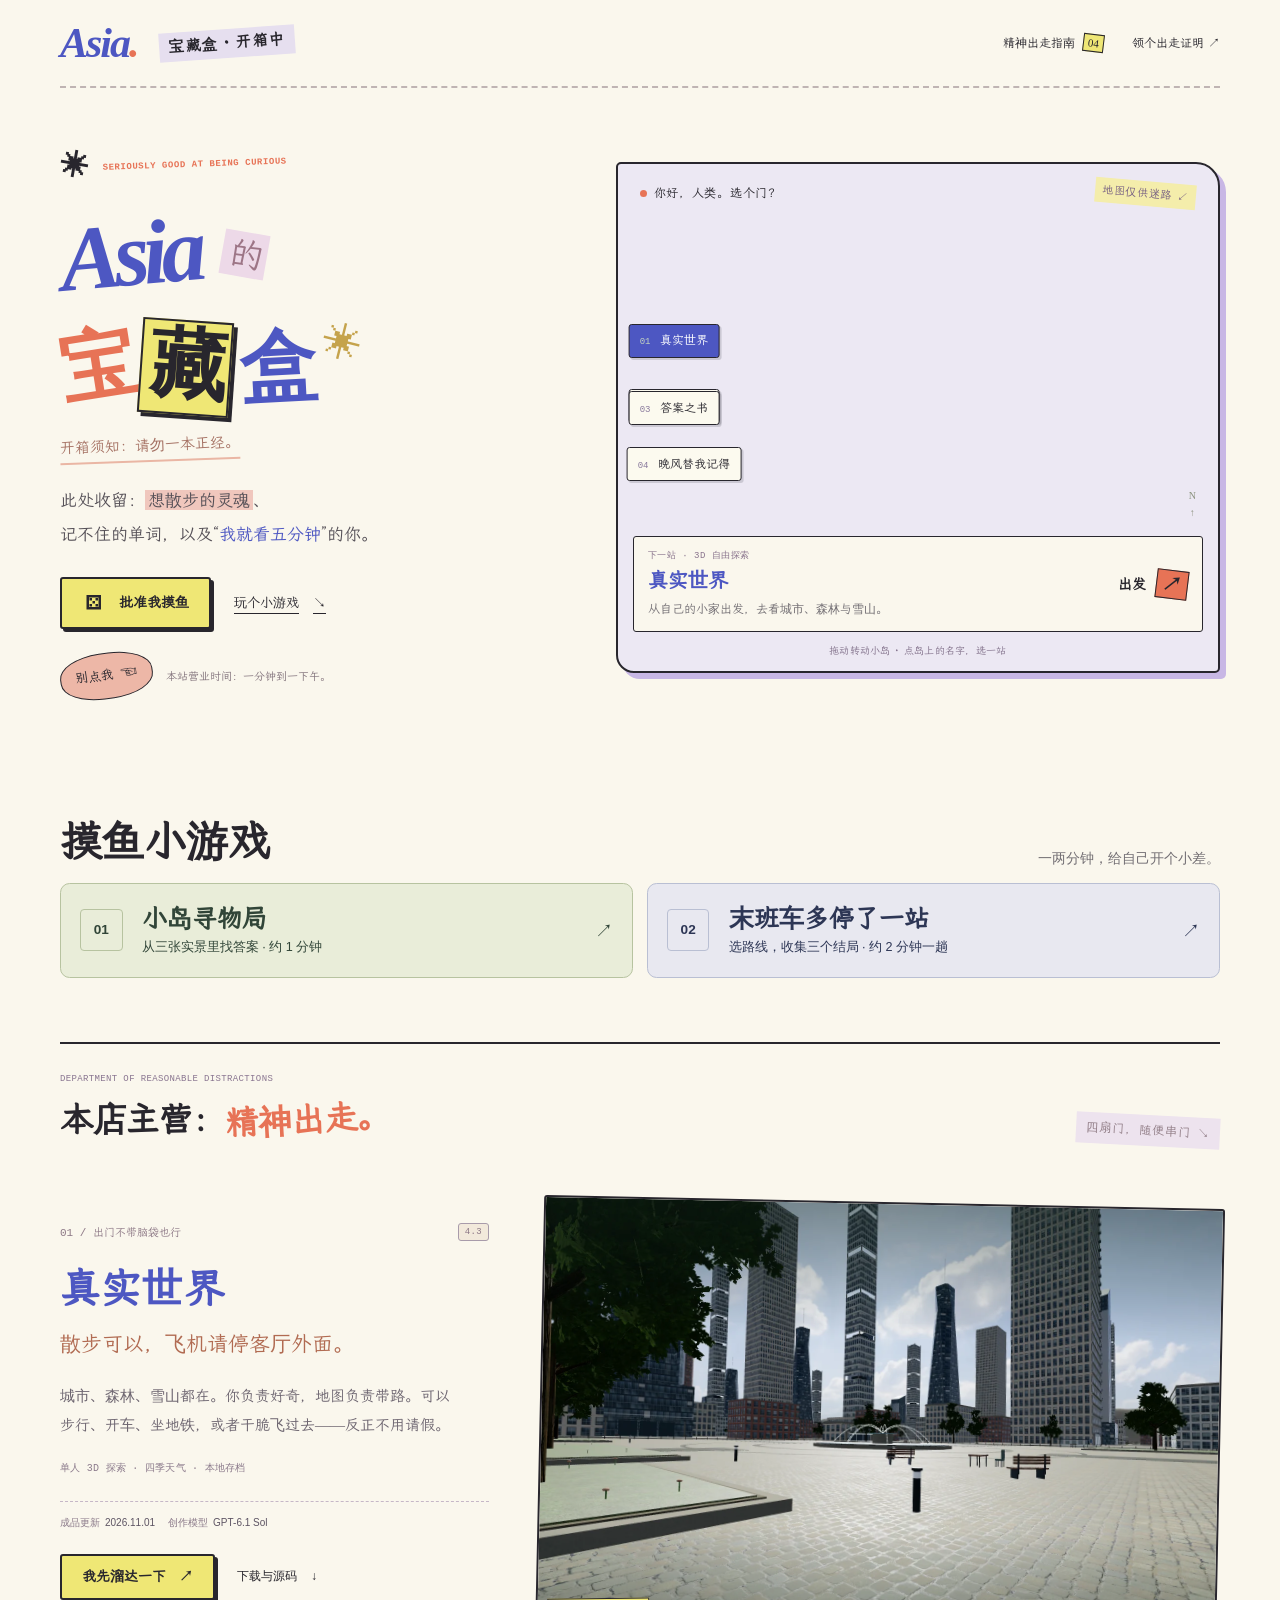
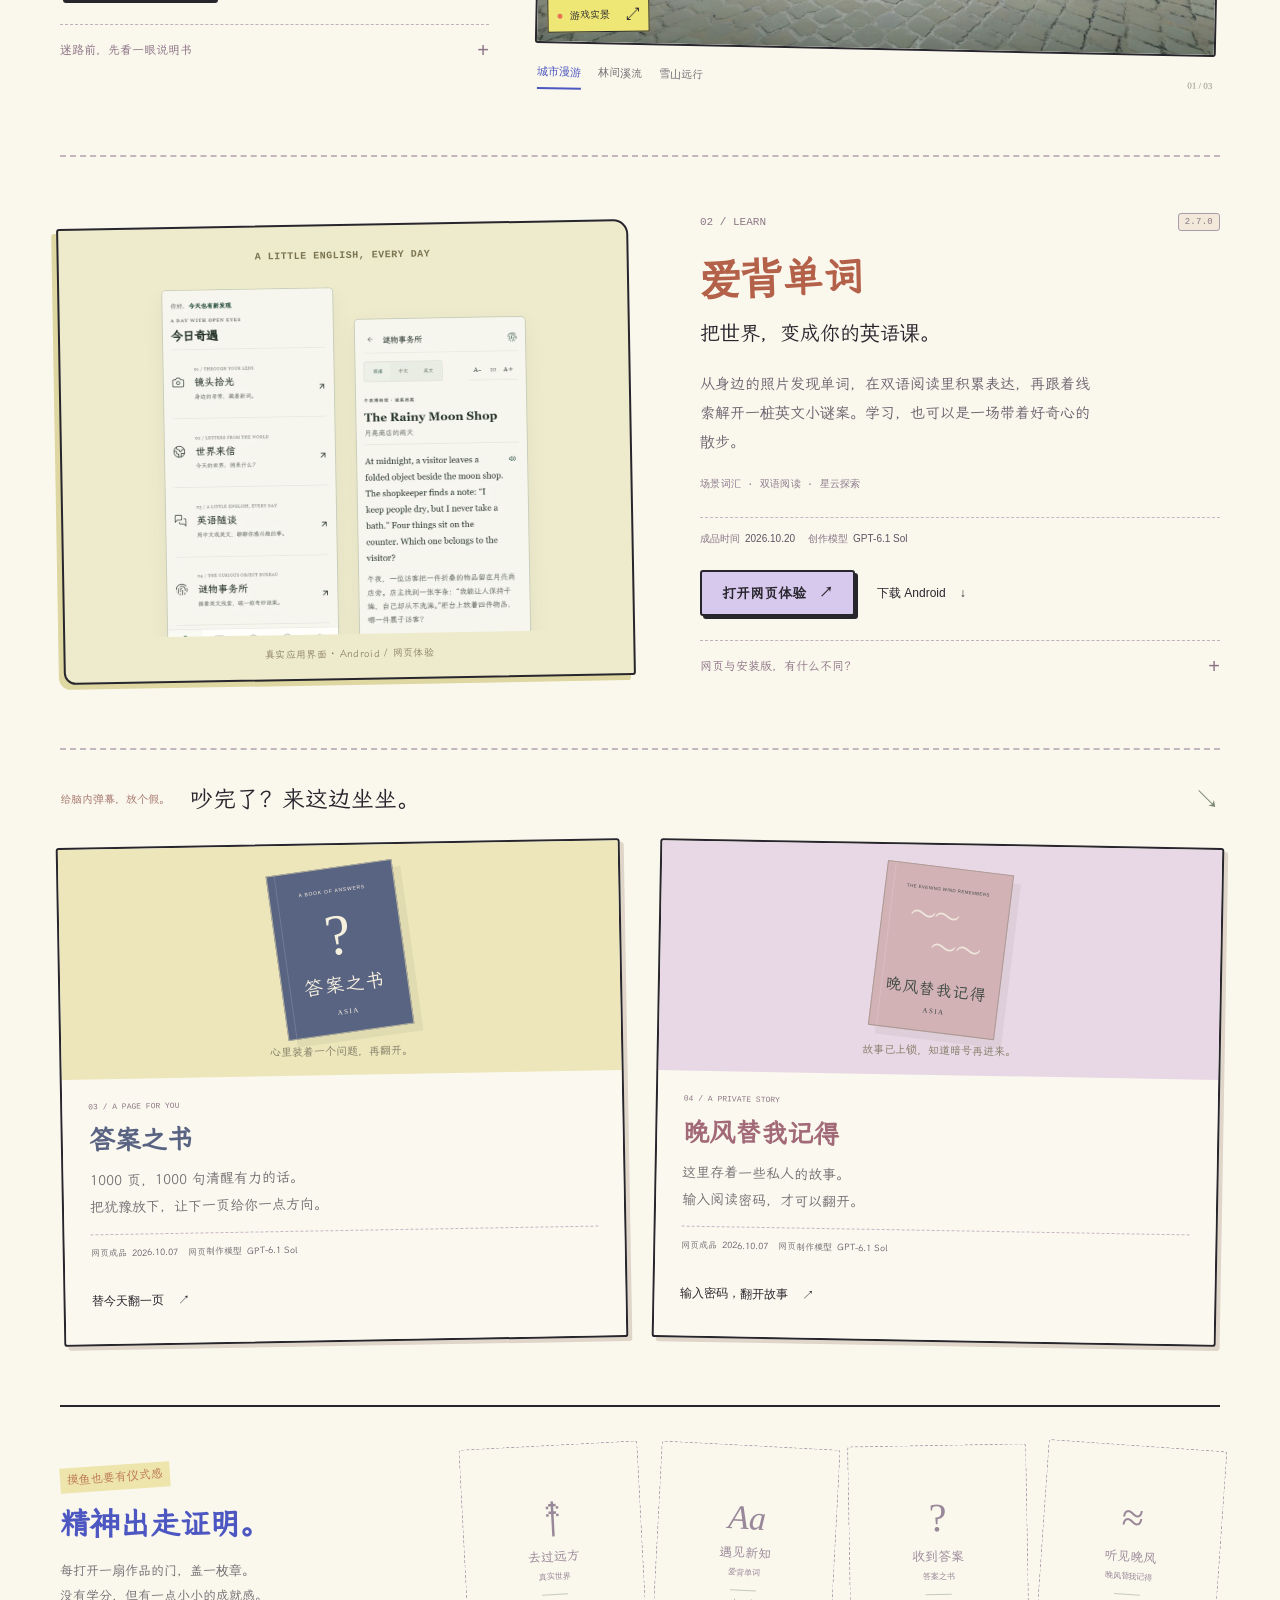
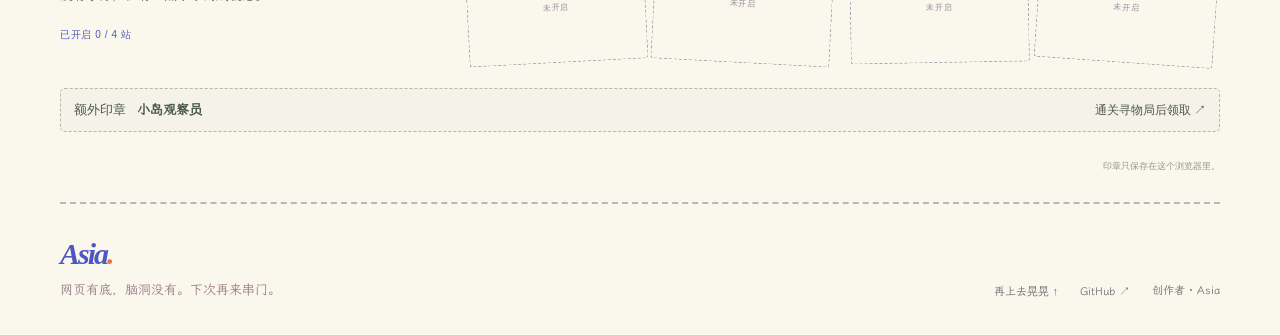
==== commit 4192947f: "Add two mobile-friendly mini games" ====
--- a/index.html
+++ b/index.html
@@ -4,11 +4,12 @@
   <meta charset="utf-8">
   <meta name="viewport" content="width=device-width, initial-scale=1">
   <meta name="theme-color" content="#f5f2e9">
-  <meta name="description" content="欢迎来到 Asia 的好奇心小岛。探索真实世界，和爱背单词一起学习，翻开答案之书，读一段晚风里的故事。四个可以走进去的作品，等你发现。">
+  <meta name="description" content="欢迎来到 Asia 的好奇心小岛。四扇作品任意门，外加两款手机和电脑都能玩的摸鱼小游戏。">
   <title>Asia的宝藏盒 · 允许合理摸鱼</title>
   <link rel="icon" href="./answer-book/favicon.svg" type="image/svg+xml">
   <link rel="stylesheet" href="./portfolio.css">
   <link rel="stylesheet" href="./playful.css">
+  <link rel="stylesheet" href="./mini-games.css">
   <script>if (/^#(?:chapter-\d+|cover)$/.test(location.hash)) location.replace('./wanfeng/' + location.search + location.hash);</script>
   <script src="./portfolio.js" defer></script>
   <script src="./island.js" type="module"></script>
@@ -26,8 +27,8 @@
         <h1 id="hero-title" aria-label="Asia的宝藏盒"><span class="title-line"><span class="title-blue title-asia">Asia</span><span class="title-de">的</span></span><span class="treasure-title"><span class="treasure-first">宝</span><span class="treasure-second">藏</span><span class="treasure-third">盒</span><span class="title-spark" aria-hidden="true">✳</span></span></h1>
         <p class="unserious-caption">开箱须知：请勿一本正经。</p>
         <p class="hero-description">此处收留：<span class="highlight-pink">想散步的灵魂</span>、<br>记不住的单词，以及“<b>我就看五分钟</b>”的你。</p>
-        <div class="hero-actions"><button class="button button-dark" id="random-stop" type="button"><span class="dice" aria-hidden="true">⚄</span> 批准我摸鱼</button><a class="text-link" href="#works">我有自己的想法 <span aria-hidden="true">↘</span></a></div>
-        <div class="nonsense-row"><button id="nonsense-button" type="button" class="nonsense-button">别点我 <span aria-hidden="true">☜</span></button><p class="small-note" id="curiosity-mood">本站不包治百病，但包四个作品。</p></div>
+        <div class="hero-actions"><button class="button button-dark" id="random-stop" type="button"><span class="dice" aria-hidden="true">⚄</span> 批准我摸鱼</button><a class="text-link" href="#mini-games">玩个小游戏 <span aria-hidden="true">↘</span></a></div>
+        <div class="nonsense-row"><button id="nonsense-button" type="button" class="nonsense-button">别点我 <span aria-hidden="true">☜</span></button><p class="small-note" id="curiosity-mood">本站营业时间：一分钟到一下午。</p></div>
       </div>
       <div class="island-experience">
         <div class="map-topline"><span><i class="live-dot" aria-hidden="true"></i> 你好，人类。选个门？</span><span class="map-coordinate">地图仅供迷路 ↙</span></div>
@@ -42,6 +43,24 @@
         </div>
         <div class="destination" aria-live="polite" aria-atomic="true"><div><span class="destination-caption" id="destination-type">下一站 · 3D 自由探索</span><strong id="destination-name">真实世界</strong><p id="destination-description">从自己的小家出发，去看城市、森林与雪山。</p></div><a id="destination-link" href="./earth-universe/" class="destination-go" data-visit="0" aria-label="进入真实世界">出发 <span aria-hidden="true">↗</span></a></div>
         <p class="map-instruction" id="map-instruction">点一点岛上的名字，挑一段旅程</p>
+      </div>
+    </section>
+    <section id="mini-games" class="mini-section wrap" aria-labelledby="mini-games-title">
+      <div class="mini-section-head">
+        <h2 id="mini-games-title">摸鱼小游戏</h2>
+        <p>一两分钟，给自己开个小差。</p>
+      </div>
+      <div class="mini-links">
+        <a class="mini-link" href="./island-hunt.html">
+          <span class="mini-link-index" aria-hidden="true">01</span>
+          <span class="mini-link-copy"><strong>小岛寻物局</strong><small>从三张实景里找答案 · 约 1 分钟</small></span>
+          <span class="mini-link-arrow" aria-hidden="true">↗</span>
+        </a>
+        <a class="mini-link mini-link-train" href="./last-train.html">
+          <span class="mini-link-index" aria-hidden="true">02</span>
+          <span class="mini-link-copy"><strong>末班车多停了一站</strong><small>选路线，收集三个结局 · 约 2 分钟一趟</small></span>
+          <span class="mini-link-arrow" aria-hidden="true">↗</span>
+        </a>
       </div>
     </section>
     <section id="works" class="works wrap" aria-labelledby="works-title">
@@ -60,7 +79,12 @@
         <article class="reading-work novel-work"><a class="book-art novel-art" href="./wanfeng/" data-visit="3" aria-label="阅读晚风替我记得"><span class="book-cover"><small>THE EVENING WIND REMEMBERS</small><span class="wind-lines" aria-hidden="true">～～<br>　～～</span><strong>晚风替我记得</strong><span class="cover-author">ASIA</span></span><span class="book-art-hint">故事已上锁，知道暗号再进来。</span></a><div class="reading-copy"><span class="work-number">04 / A PRIVATE STORY</span><h3>晚风替我记得</h3><p>这里存着一些私人的故事。<br>输入阅读密码，才可以翻开。</p><p class="project-provenance"><span>网页成品 <b><time datetime="2026-10-07">2026.10.07</time></b></span><span>网页制作模型 <b>GPT-6.1 Sol</b></span></p><a class="text-link" href="./wanfeng/" data-visit="3">输入密码，翻开故事 <span aria-hidden="true">↗</span></a></div></article>
       </div>
     </section>
-    <section class="passport-section wrap" id="passport" aria-labelledby="passport-title"><div class="passport-intro"><p class="eyebrow">摸鱼也要有仪式感</p><h2 id="passport-title">精神出走证明。</h2><p>每打开一个作品，盖一枚章。<br>没有学分，但有一点小小的成就感。</p><span class="passport-progress" id="passport-progress" aria-live="polite">已开启 0 / 4 站</span></div><div class="passport-stamps" aria-label="已开启的作品"><a class="stamp stamp-world" href="./earth-universe/" data-visit="0"><span class="stamp-symbol" aria-hidden="true">↟</span><span>去过远方</span><small>真实世界</small><span class="stamp-state">未开启</span></a><a class="stamp stamp-english" href="./aibei/" data-visit="1"><span class="stamp-symbol stamp-abc" aria-hidden="true">Aa</span><span>遇见新知</span><small>爱背单词</small><span class="stamp-state">未开启</span></a><a class="stamp stamp-answer" href="./answer-book/" data-visit="2"><span class="stamp-symbol" aria-hidden="true">?</span><span>收到答案</span><small>答案之书</small><span class="stamp-state">未开启</span></a><a class="stamp stamp-novel" href="./wanfeng/" data-visit="3"><span class="stamp-symbol" aria-hidden="true">≈</span><span>听见晚风</span><small>晚风替我记得</small><span class="stamp-state">未开启</span></a></div><p class="passport-note" id="passport-note">印章只保存在这个浏览器里。<button type="button" id="reset-passport" hidden>重新出发</button></p></section>
+    <section class="passport-section wrap" id="passport" aria-labelledby="passport-title"><div class="passport-intro"><p class="eyebrow">摸鱼也要有仪式感</p><h2 id="passport-title">精神出走证明。</h2><p>每打开一扇作品的门，盖一枚章。<br>没有学分，但有一点小小的成就感。</p><span class="passport-progress" id="passport-progress" aria-live="polite">已开启 0 / 4 站</span></div><div class="passport-stamps" aria-label="已开启的作品"><a class="stamp stamp-world" href="./earth-universe/" data-visit="0"><span class="stamp-symbol" aria-hidden="true">↟</span><span>去过远方</span><small>真实世界</small><span class="stamp-state">未开启</span></a><a class="stamp stamp-english" href="./aibei/" data-visit="1"><span class="stamp-symbol stamp-abc" aria-hidden="true">Aa</span><span>遇见新知</span><small>爱背单词</small><span class="stamp-state">未开启</span></a><a class="stamp stamp-answer" href="./answer-book/" data-visit="2"><span class="stamp-symbol" aria-hidden="true">?</span><span>收到答案</span><small>答案之书</small><span class="stamp-state">未开启</span></a><a class="stamp stamp-novel" href="./wanfeng/" data-visit="3"><span class="stamp-symbol" aria-hidden="true">≈</span><span>听见晚风</span><small>晚风替我记得</small><span class="stamp-state">未开启</span></a></div>
+      <a class="mini-passport-stamp" id="hunt-passport-stamp" href="./island-hunt.html">
+        <span>额外印章</span><strong>小岛观察员</strong><small id="hunt-passport-status">通关寻物局后领取 ↗</small>
+      </a>
+      <p class="passport-note" id="passport-note">印章只保存在这个浏览器里。<button type="button" id="reset-passport" hidden>重新出发</button></p>
+    </section>
   </main>
   <footer class="site-footer wrap"><div><a class="signature" href="./">Asia<span class="signature-dot">.</span></a><p>网页有底，脑洞没有。下次再来串门。</p></div><div class="footer-links"><a href="#hero-title">再上去晃晃 ↑</a><a href="https://github.com/byasia/byasia.github.io">GitHub ↗</a><span>创作者 · Asia</span></div></footer>
   <dialog id="scene-dialog" aria-labelledby="scene-dialog-title"><div class="dialog-heading"><h2 id="scene-dialog-title">真实世界 · 游戏实景</h2><button type="button" id="close-scene" aria-label="关闭截图">×</button></div><img id="dialog-scene" alt="" width="1440" height="900"></dialog>
--- a/mini-games.css
+++ b/mini-games.css
@@ -0,0 +1,720 @@
+.mini-section {
+  margin-block: clamp(2rem, 5vw, 4.5rem);
+  scroll-margin-top: 1rem;
+}
+
+.mini-section-head {
+  display: flex;
+  align-items: end;
+  justify-content: space-between;
+  gap: .6rem 1.5rem;
+  flex-wrap: wrap;
+  margin-bottom: .9rem;
+}
+
+.mini-section-head h2 {
+  margin: 0;
+  font: 700 clamp(1.7rem, 3.8vw, 2.6rem)/1.2 var(--serif);
+  color: var(--ink);
+}
+
+.mini-section-head > p {
+  margin: 0;
+  color: var(--muted);
+  font-size: .88rem;
+}
+
+.mini-links {
+  display: grid;
+  grid-template-columns: repeat(2, minmax(0, 1fr));
+  gap: .85rem;
+}
+
+.mini-link {
+  --tile-ink: #314538;
+  --tile-paper: #e9edd9;
+  --tile-hover: #e0e8cc;
+  --tile-line: #b7c3a0;
+  display: grid;
+  grid-template-columns: auto minmax(0, 1fr) auto;
+  align-items: center;
+  gap: clamp(.65rem, 2.2vw, 1.2rem);
+  padding: clamp(.85rem, 2.2vw, 1.2rem);
+  border: 1px solid var(--tile-line);
+  border-radius: .6rem;
+  background: var(--tile-paper);
+  color: var(--tile-ink);
+}
+
+.mini-link:hover {
+  background: var(--tile-hover);
+  border-color: var(--tile-ink);
+}
+
+.mini-link-train {
+  --tile-ink: #2d3655;
+  --tile-paper: #e8e8f0;
+  --tile-hover: #dfe0ed;
+  --tile-line: #b9bfd3;
+}
+
+.mini-link-index {
+  display: grid;
+  min-width: 2.65rem;
+  min-height: 2.65rem;
+  place-items: center;
+  border: 1px solid var(--tile-line);
+  border-radius: .25rem;
+  font: 600 .85rem/1 var(--sans);
+  font-variant-numeric: tabular-nums;
+}
+
+.mini-link-copy {
+  display: grid;
+  gap: .2rem;
+}
+
+.mini-link-copy strong {
+  font: 700 clamp(1.13rem, 2vw, 1.55rem)/1.28 var(--serif);
+}
+
+.mini-link-copy small {
+  font: .79rem/1.55 var(--sans);
+}
+
+.mini-link-arrow {
+  font-size: 1.15rem;
+}
+
+.mini-passport-stamp {
+  display: flex;
+  grid-column: 1 / -1;
+  flex-wrap: wrap;
+  align-items: center;
+  gap: .3rem .7rem;
+  padding: .65rem .8rem;
+  min-height: 44px;
+  border: 1px dashed #b5baa5;
+  border-radius: .3rem;
+  font-size: .84rem;
+  color: #4d5b49;
+  background: #f4f2e9;
+}
+
+.mini-passport-stamp strong {
+  font-family: var(--serif);
+}
+
+.mini-passport-stamp small {
+  margin-inline-start: auto;
+  font-size: .78rem;
+}
+
+.mini-passport-stamp:hover,
+.mini-passport-stamp[data-earned="true"] {
+  border-color: #8b9b74;
+  background: #e8edcf;
+}
+
+.mini-game-page {
+  --mini-paper: #fffdf6;
+  --mini-ink: #293c32;
+  --mini-muted: #515d54;
+  --mini-line: #d1d3c4;
+  --mini-accent: #355d47;
+}
+
+.mini-game-page [hidden] {
+  display: none !important;
+}
+
+.mini-header {
+  gap: 1rem;
+}
+
+.mini-back {
+  display: inline-flex;
+  align-items: center;
+  min-height: 44px;
+  flex-shrink: 0;
+  color: var(--mini-accent);
+  font-size: .9rem;
+  font-weight: 650;
+}
+
+.mini-back:hover {
+  text-decoration: underline;
+  text-underline-offset: .2em;
+}
+
+.mini-main {
+  max-width: 65rem;
+  padding-block: clamp(1.2rem, 4vw, 3rem) 3rem;
+}
+
+.mini-lead {
+  margin-bottom: clamp(1rem, 2.5vw, 1.65rem);
+}
+
+.mini-lead h1 {
+  margin: .45rem 0 .5rem;
+  color: var(--mini-ink);
+  font: 700 clamp(2rem, 5.8vw, 3.55rem)/1.12 var(--serif);
+}
+
+.mini-lead > p:last-child {
+  margin: 0;
+  color: var(--mini-muted);
+  font-size: .95rem;
+  line-height: 1.65;
+}
+
+.mini-kicker {
+  display: flex;
+  flex-wrap: wrap;
+  align-items: baseline;
+  gap: .3rem .75rem;
+  margin: 0;
+  font: 650 .76rem/1.5 var(--sans);
+  letter-spacing: .06em;
+  color: var(--mini-accent);
+}
+
+.mini-kicker > span {
+  color: var(--mini-muted);
+  font-weight: 500;
+  letter-spacing: 0;
+}
+
+.mini-button {
+  display: inline-flex;
+  align-items: center;
+  justify-content: center;
+  min-height: 44px;
+  padding: .55rem .95rem;
+  border: 1px solid transparent;
+  border-radius: .4rem;
+  font: 650 .89rem/1.4 var(--sans);
+  text-align: center;
+  cursor: pointer;
+}
+
+.mini-button-dark {
+  background: var(--mini-accent);
+  color: #fffdf7;
+}
+
+.mini-button-dark:hover {
+  background: var(--mini-ink);
+}
+
+.mini-button-light {
+  border-color: var(--mini-line);
+  background: var(--mini-paper);
+  color: var(--mini-ink);
+}
+
+.mini-button-light:hover {
+  border-color: var(--mini-accent);
+  background: #eeefe4;
+}
+
+.mini-button:disabled {
+  opacity: .55;
+  cursor: default;
+}
+
+.mini-section a:focus-visible,
+.mini-passport-stamp:focus-visible,
+.mini-game-page :is(a, button):focus-visible {
+  outline: 2px solid #345de0;
+  outline-offset: 3px;
+}
+
+.mini-game-page h2[tabindex] {
+  scroll-margin-top: 1rem;
+}
+
+.mini-notice {
+  padding: .9rem;
+  border: 1px solid var(--mini-line);
+  border-radius: .4rem;
+}
+
+.mini-notice a {
+  text-decoration: underline;
+}
+
+.hunt-board {
+  display: grid;
+  grid-template-columns: minmax(15rem, .76fr) minmax(0, 1.8fr);
+  grid-template-areas: "task photo" "controls photo";
+  grid-template-rows: auto 1fr;
+  gap: .95rem clamp(1rem, 3vw, 1.8rem);
+  padding: clamp(.85rem, 2.35vw, 1.4rem);
+  border: 1px solid var(--mini-line);
+  border-radius: .65rem;
+  background: var(--mini-paper);
+}
+
+.hunt-task {
+  grid-area: task;
+  min-width: 0;
+}
+
+.hunt-progress {
+  display: flex;
+  align-items: center;
+  justify-content: space-between;
+  gap: .45rem;
+  padding-bottom: .55rem;
+  border-bottom: 1px solid var(--mini-line);
+}
+
+.hunt-progress-track {
+  display: flex;
+  flex-shrink: 0;
+  gap: .25rem;
+}
+
+.hunt-progress-track i {
+  width: .75rem;
+  height: .3rem;
+  border-radius: .2rem;
+  background: #dce0d4;
+}
+
+.hunt-progress-track .is-current {
+  background: #9baa84;
+}
+
+.hunt-progress-track .is-found {
+  background: var(--mini-accent);
+}
+
+.hunt-place {
+  margin: .8rem 0 .3rem;
+  color: var(--mini-muted);
+  font-size: .82rem;
+}
+
+.hunt-task h2,
+.hunt-finish h2,
+.train-body h2 {
+  margin: 0;
+  color: var(--mini-ink);
+  font: 700 clamp(1.23rem, 2.45vw, 1.85rem)/1.5 var(--serif);
+}
+
+.hunt-photo {
+  grid-area: photo;
+  min-width: 0;
+  margin: 0;
+}
+
+.hunt-picture {
+  position: relative;
+  overflow: hidden;
+  aspect-ratio: 8 / 5;
+  border-radius: .4rem;
+  background: #303b33;
+}
+
+.hunt-picture img,
+.hunt-targets,
+.hunt-image-message {
+  position: absolute;
+  inset: 0;
+}
+
+.hunt-picture img {
+  width: 100%;
+  height: 100%;
+  object-fit: contain;
+}
+
+.hunt-picture:not([data-state="ready"]) :is(img, .hunt-targets) {
+  visibility: hidden;
+}
+
+.hunt-image-message {
+  display: grid;
+  align-content: center;
+  justify-items: center;
+  gap: .55rem;
+  margin: 0;
+  padding: 1rem;
+  color: #fffdf7;
+  text-align: center;
+}
+
+.hunt-image-message p {
+  margin: 0;
+}
+
+.hunt-target {
+  position: absolute;
+  top: var(--y);
+  left: var(--x);
+  display: grid;
+  place-items: center;
+  width: 44px;
+  height: 44px;
+  padding: 0;
+  transform: translate(-50%, -50%);
+  border: 0;
+  border-radius: 50%;
+  background: transparent;
+  font: 750 .82rem/1 var(--sans);
+  cursor: pointer;
+  touch-action: manipulation;
+}
+
+.hunt-target span {
+  display: grid;
+  place-items: center;
+  width: 28px;
+  height: 28px;
+  border: 1px solid #344135;
+  border-radius: 50%;
+  background: #fffdf4;
+  color: #293c32;
+  box-shadow: 0 1px 3px #171d16a0;
+}
+
+.hunt-target:hover:not(:disabled) span,
+.hunt-target:focus-visible span {
+  background: #f6ebaa;
+}
+
+.hunt-target[data-result="miss"] span {
+  border-color: #854f32;
+  background: #f1d8bd;
+}
+
+.hunt-target[data-result="found"] span {
+  border-color: #f5f2e9;
+  background: #355d47;
+  color: white;
+}
+
+.hunt-target:disabled {
+  cursor: default;
+}
+
+.hunt-photo figcaption {
+  padding-top: .4rem;
+  color: var(--mini-muted);
+  font-size: .75rem;
+  text-align: right;
+}
+
+.hunt-controls {
+  display: flex;
+  grid-area: controls;
+  flex-wrap: wrap;
+  align-content: start;
+  align-items: start;
+  gap: .5rem;
+}
+
+.hunt-status,
+.hunt-hint {
+  flex-basis: 100%;
+  margin: 0;
+  padding: .45rem .6rem;
+  border-left: 2px solid var(--mini-line);
+  color: var(--mini-muted);
+  font-size: .89rem;
+  line-height: 1.6;
+}
+
+.hunt-status[data-tone="try"] {
+  color: #754125;
+  border-color: #af774f;
+}
+
+.hunt-status[data-tone="found"] {
+  color: var(--mini-accent);
+  border-color: var(--mini-accent);
+  background: #edf1e4;
+}
+
+.hunt-hint {
+  background: #f4f1e2;
+}
+
+.hunt-finish {
+  display: flex;
+  align-items: center;
+  flex-wrap: wrap;
+  gap: 1.15rem clamp(1.2rem, 4vw, 2.1rem);
+  padding: clamp(1rem, 3vw, 1.65rem);
+  border: 1px solid var(--mini-line);
+  border-radius: .65rem;
+  background: var(--mini-paper);
+}
+
+.hunt-finish h2 {
+  margin-block: .25rem;
+}
+
+.hunt-finish h2 + p {
+  margin: .2rem 0 .9rem;
+  color: var(--mini-muted);
+  line-height: 1.6;
+}
+
+.hunt-seal {
+  display: grid;
+  place-content: center;
+  justify-items: center;
+  gap: .15rem;
+  width: 6.2rem;
+  height: 6.2rem;
+  transform: rotate(-7deg);
+  border: 4px double #73855b;
+  border-radius: .35rem;
+  background: #edf0d9;
+  color: #435b39;
+  font: 650 .66rem/1.2 var(--sans);
+}
+
+.hunt-seal strong {
+  font: 700 1.65rem/1.1 var(--serif);
+}
+
+.mini-actions,
+.train-controls {
+  display: flex;
+  flex-wrap: wrap;
+  gap: .5rem;
+}
+
+.train-page {
+  --mini-ink: #292e42;
+  --mini-muted: #505566;
+  --mini-line: #d3d1d8;
+  --mini-accent: #3c486f;
+}
+
+.train-layout {
+  display: grid;
+  grid-template-columns: minmax(0, 1fr) minmax(12.5rem, .42fr);
+  gap: .95rem;
+  align-items: start;
+}
+
+.train-story,
+.train-ticket {
+  min-width: 0;
+  border: 1px solid var(--mini-line);
+  border-radius: .65rem;
+  background: var(--mini-paper);
+}
+
+.train-display {
+  display: flex;
+  align-items: center;
+  justify-content: space-between;
+  gap: .75rem;
+  padding: .65rem clamp(.9rem, 2.7vw, 1.55rem);
+  border-radius: .6rem .6rem 0 0;
+  background: #2b324d;
+  color: #fff5e3;
+  font: 650 .88rem/1.45 var(--sans);
+  letter-spacing: .05em;
+}
+
+.train-display span:last-child {
+  color: #ffda9a;
+  font-variant-numeric: tabular-nums;
+}
+
+.train-body {
+  padding: clamp(.95rem, 3vw, 1.6rem);
+}
+
+.train-ending-tag {
+  margin-bottom: .3rem;
+}
+
+.train-text {
+  max-width: 36rem;
+  color: var(--mini-ink);
+  font: clamp(.96rem, 1.75vw, 1.1rem)/1.86 var(--serif);
+}
+
+.train-text p {
+  margin: .6rem 0 .75rem;
+}
+
+.train-choices {
+  display: grid;
+  gap: .5rem;
+  margin-top: .95rem;
+}
+
+.train-choice {
+  display: flex;
+  align-items: center;
+  justify-content: space-between;
+  gap: .6rem;
+  min-height: 49px;
+  width: 100%;
+  padding: .6rem .8rem;
+  border: 1px solid #b9bfd3;
+  border-radius: .4rem;
+  background: #edecf3;
+  color: var(--mini-ink);
+  text-align: left;
+  font: 650 .91rem/1.5 var(--sans);
+  cursor: pointer;
+}
+
+.train-choice:hover {
+  background: #e3e5ef;
+  border-color: var(--mini-accent);
+}
+
+.train-controls:not(:has(> :not([hidden]))) {
+  display: none;
+}
+
+.train-controls {
+  margin-top: .9rem;
+}
+
+.train-ticket {
+  padding: 1rem;
+}
+
+.train-ticket-top {
+  display: flex;
+  align-items: baseline;
+  justify-content: space-between;
+  flex-wrap: wrap;
+  gap: .2rem .5rem;
+}
+
+.train-ticket h2 {
+  margin: 0;
+  color: var(--mini-ink);
+  font: 700 1.18rem/1.3 var(--serif);
+}
+
+.train-ticket-top span {
+  color: var(--mini-muted);
+  font: .72rem/1.5 var(--sans);
+}
+
+.train-route,
+.train-collection ol {
+  padding: 0;
+  list-style: none;
+}
+
+.train-route {
+  margin: .85rem 0;
+  padding-inline-start: .85rem;
+  border-left: 1px solid #a6abc1;
+}
+
+.train-route li {
+  position: relative;
+  padding: .16rem 0;
+  color: var(--mini-muted);
+  font-size: .82rem;
+}
+
+.train-route li::before {
+  content: "";
+  position: absolute;
+  top: .52rem;
+  inset-inline-start: -1.08rem;
+  width: .42rem;
+  height: .42rem;
+  border: 1px solid #7983a5;
+  border-radius: 50%;
+  background: var(--mini-paper);
+}
+
+.train-route [aria-current="step"] {
+  color: var(--mini-ink);
+  font-weight: 700;
+}
+
+.train-route [aria-current="step"]::before {
+  background: var(--mini-accent);
+}
+
+.train-collection {
+  padding-top: .85rem;
+  border-top: 1px dashed #bcbac8;
+}
+
+.train-collection h3 {
+  margin: 0;
+  color: var(--mini-ink);
+  font: 650 .83rem/1.3 var(--sans);
+}
+
+.train-collection ol {
+  display: grid;
+  gap: .2rem;
+  margin: .55rem 0;
+}
+
+.train-collection li,
+.train-collection p {
+  color: var(--mini-muted);
+  font: .76rem/1.55 var(--sans);
+}
+
+.train-collection .is-seen {
+  color: var(--mini-accent);
+  font-weight: 700;
+}
+
+.train-collection p {
+  margin: 0;
+}
+
+@media (max-width: 760px) {
+  .mini-links,
+  .hunt-board,
+  .train-layout {
+    grid-template-columns: minmax(0, 1fr);
+  }
+
+  .hunt-board {
+    grid-template-areas: "task" "photo" "controls";
+    grid-template-rows: auto;
+    gap: .7rem;
+  }
+
+}
+
+@media (max-width: 440px) {
+  .mini-main,
+  .mini-header {
+    width: calc(100% - 2rem);
+  }
+
+  .mini-header {
+    padding-block: .8rem;
+  }
+
+  .mini-header .brand {
+    min-width: 0;
+  }
+
+  .mini-header .brand-caption {
+    display: none;
+  }
+
+  .hunt-target span {
+    width: 25px;
+    height: 25px;
+  }
+}
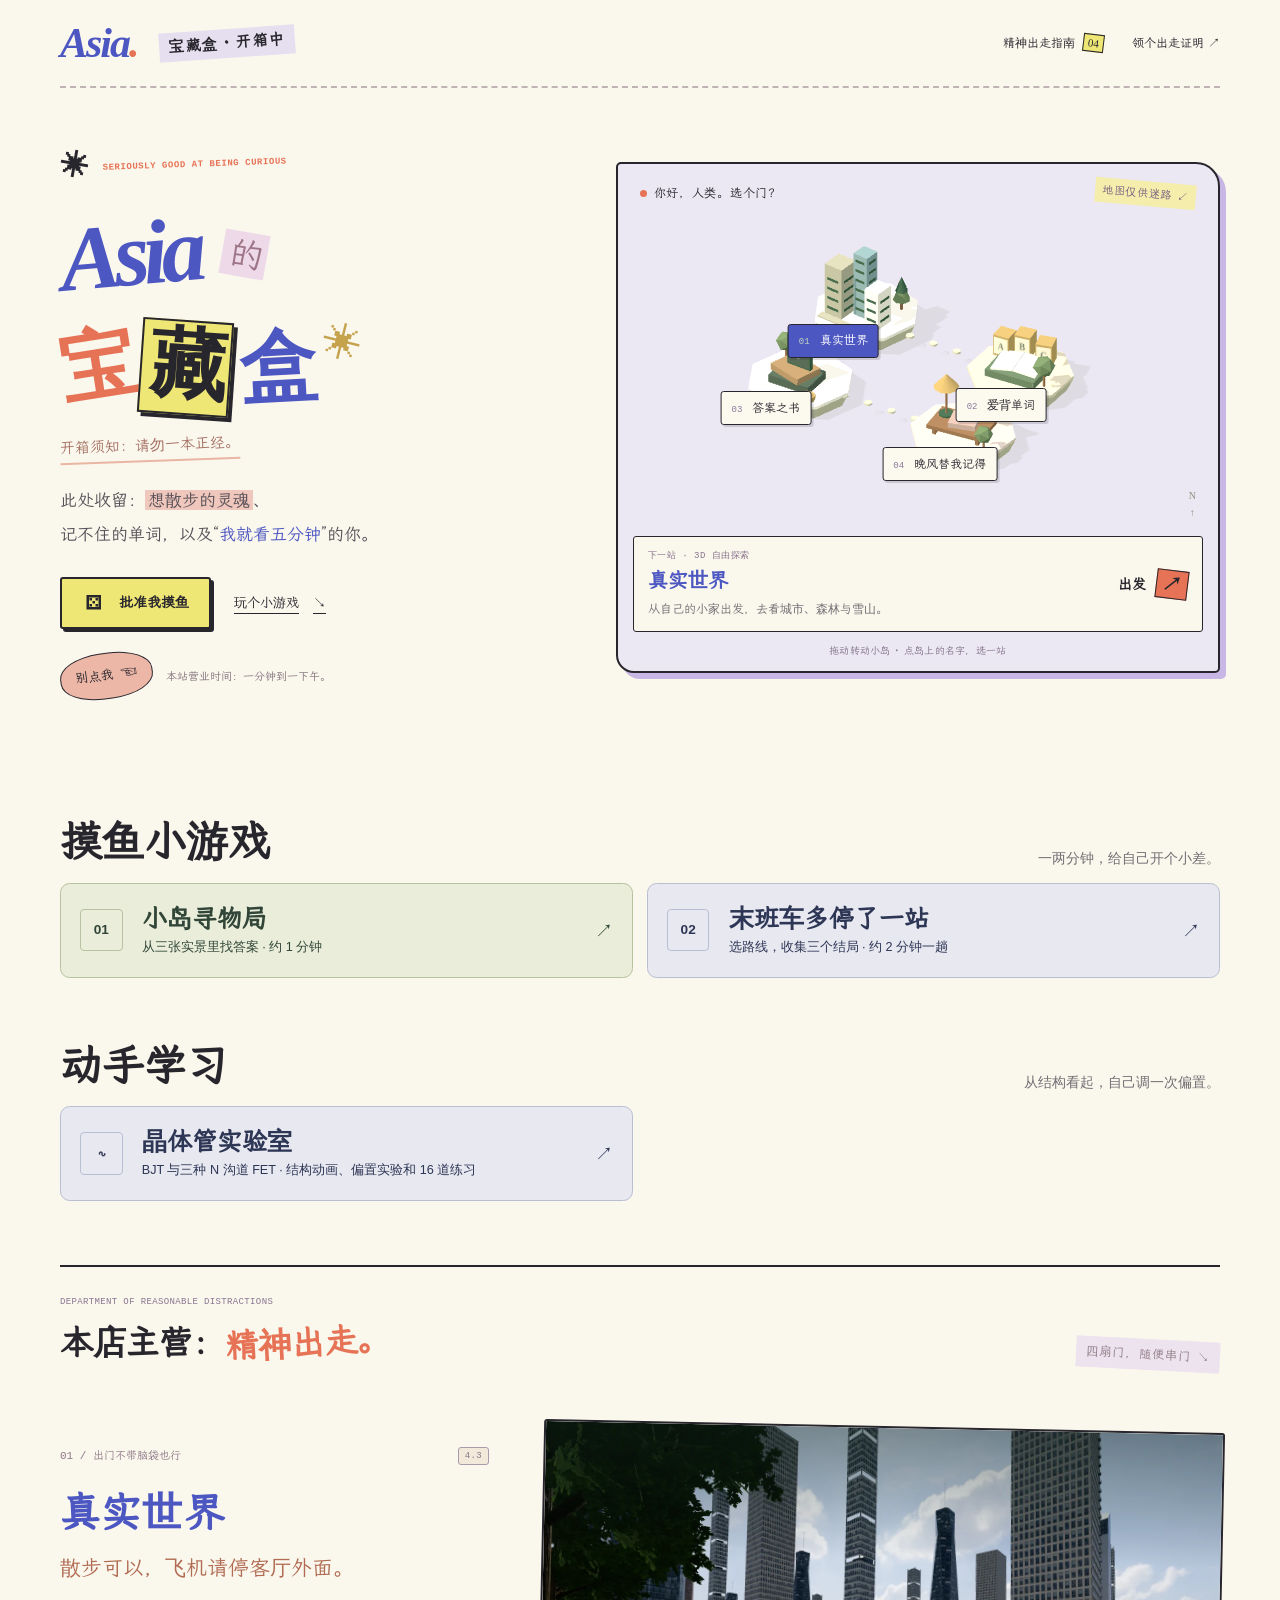
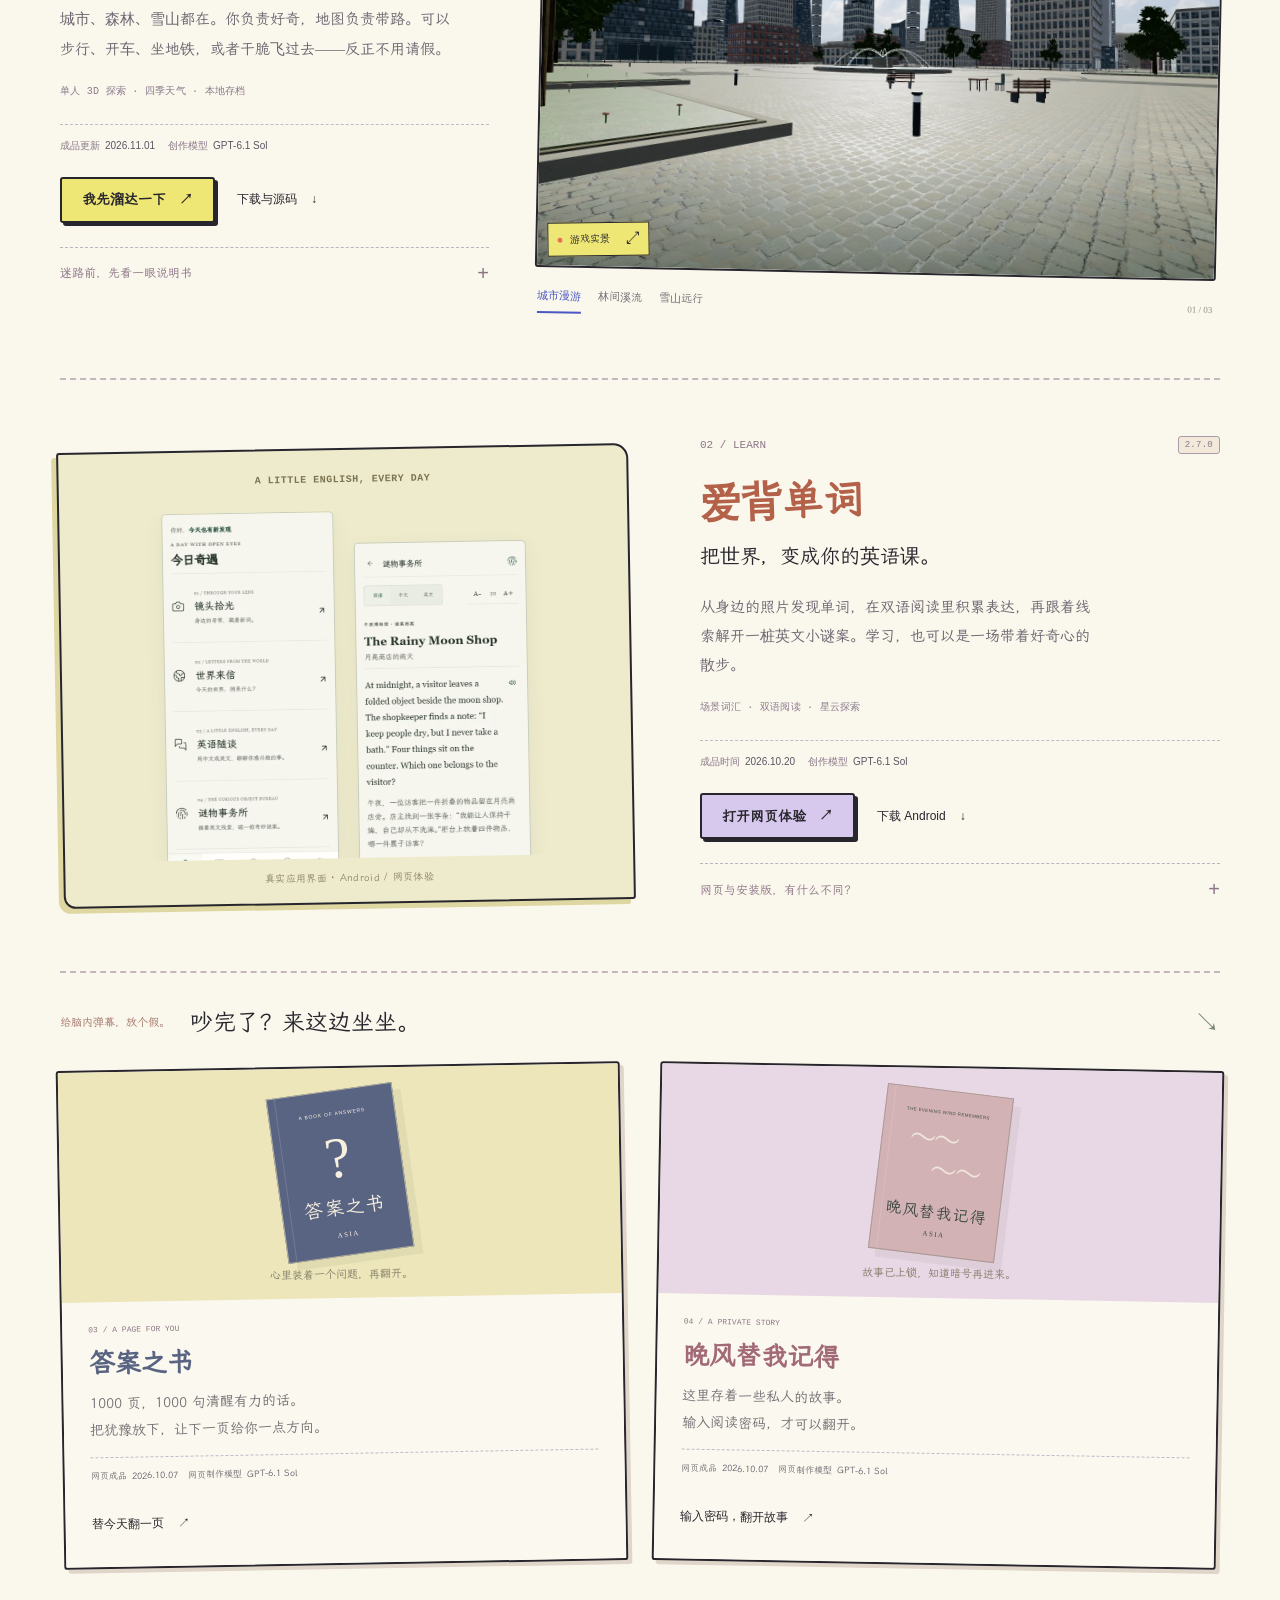
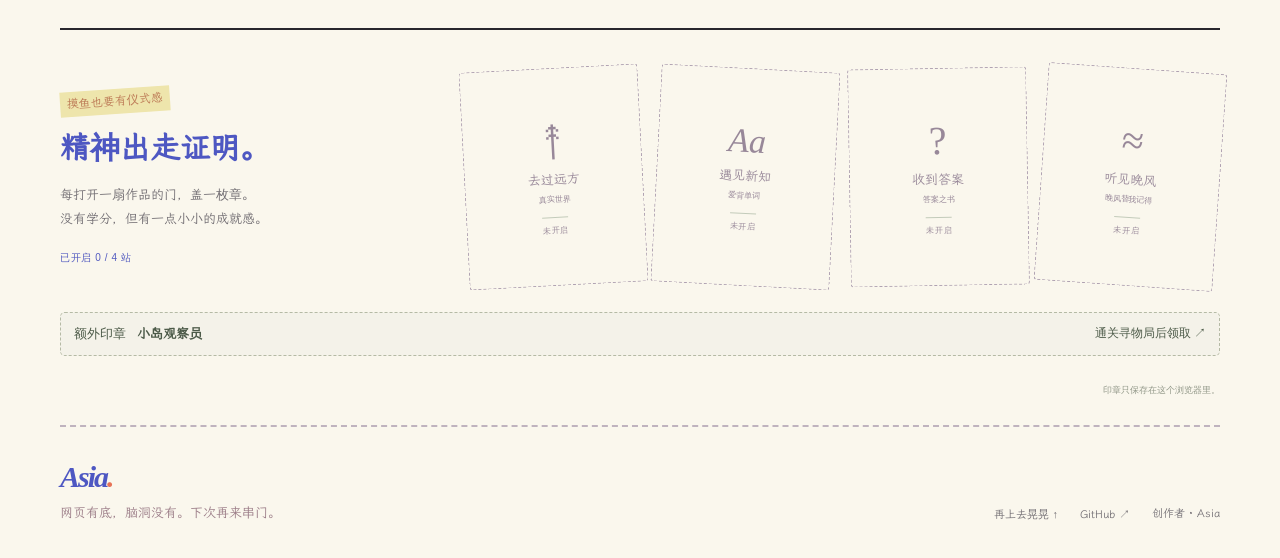
==== commit c0d8632b: "Add the transistor lab entry Updated the description meta tag and added a new learning section with " ====
--- a/index.html
+++ b/index.html
@@ -4,7 +4,7 @@
   <meta charset="utf-8">
   <meta name="viewport" content="width=device-width, initial-scale=1">
   <meta name="theme-color" content="#f5f2e9">
-  <meta name="description" content="欢迎来到 Asia 的好奇心小岛。四扇作品任意门，外加两款手机和电脑都能玩的摸鱼小游戏。">
+  <meta name="description" content="欢迎来到 Asia 的好奇心小岛。探索四扇作品任意门、两款摸鱼小游戏和一间晶体管实验室。">
   <title>Asia的宝藏盒 · 允许合理摸鱼</title>
   <link rel="icon" href="./answer-book/favicon.svg" type="image/svg+xml">
   <link rel="stylesheet" href="./portfolio.css">
@@ -63,6 +63,19 @@
         </a>
       </div>
     </section>
+    <section id="learning" class="mini-section wrap" aria-labelledby="learning-title">
+      <div class="mini-section-head">
+        <h2 id="learning-title">动手学习</h2>
+        <p>从结构看起，自己调一次偏置。</p>
+      </div>
+      <div class="mini-links">
+        <a class="mini-link mini-link-train" href="./transistor-lab/">
+          <span class="mini-link-index" aria-hidden="true">∿</span>
+          <span class="mini-link-copy"><strong>晶体管实验室</strong><small>BJT 与三种 N 沟道 FET · 结构动画、偏置实验和 16 道练习</small></span>
+          <span class="mini-link-arrow" aria-hidden="true">↗</span>
+        </a>
+      </div>
+    </section>
     <section id="works" class="works wrap" aria-labelledby="works-title">
       <div class="section-heading"><div><p class="eyebrow">DEPARTMENT OF REASONABLE DISTRACTIONS</p><h2 id="works-title">本店主营：<span class="heading-pink">精神出走。</span></h2></div><span class="section-aside">四扇门，随便串门 ↘</span></div>
       <article class="game-work" id="world" aria-labelledby="world-title">
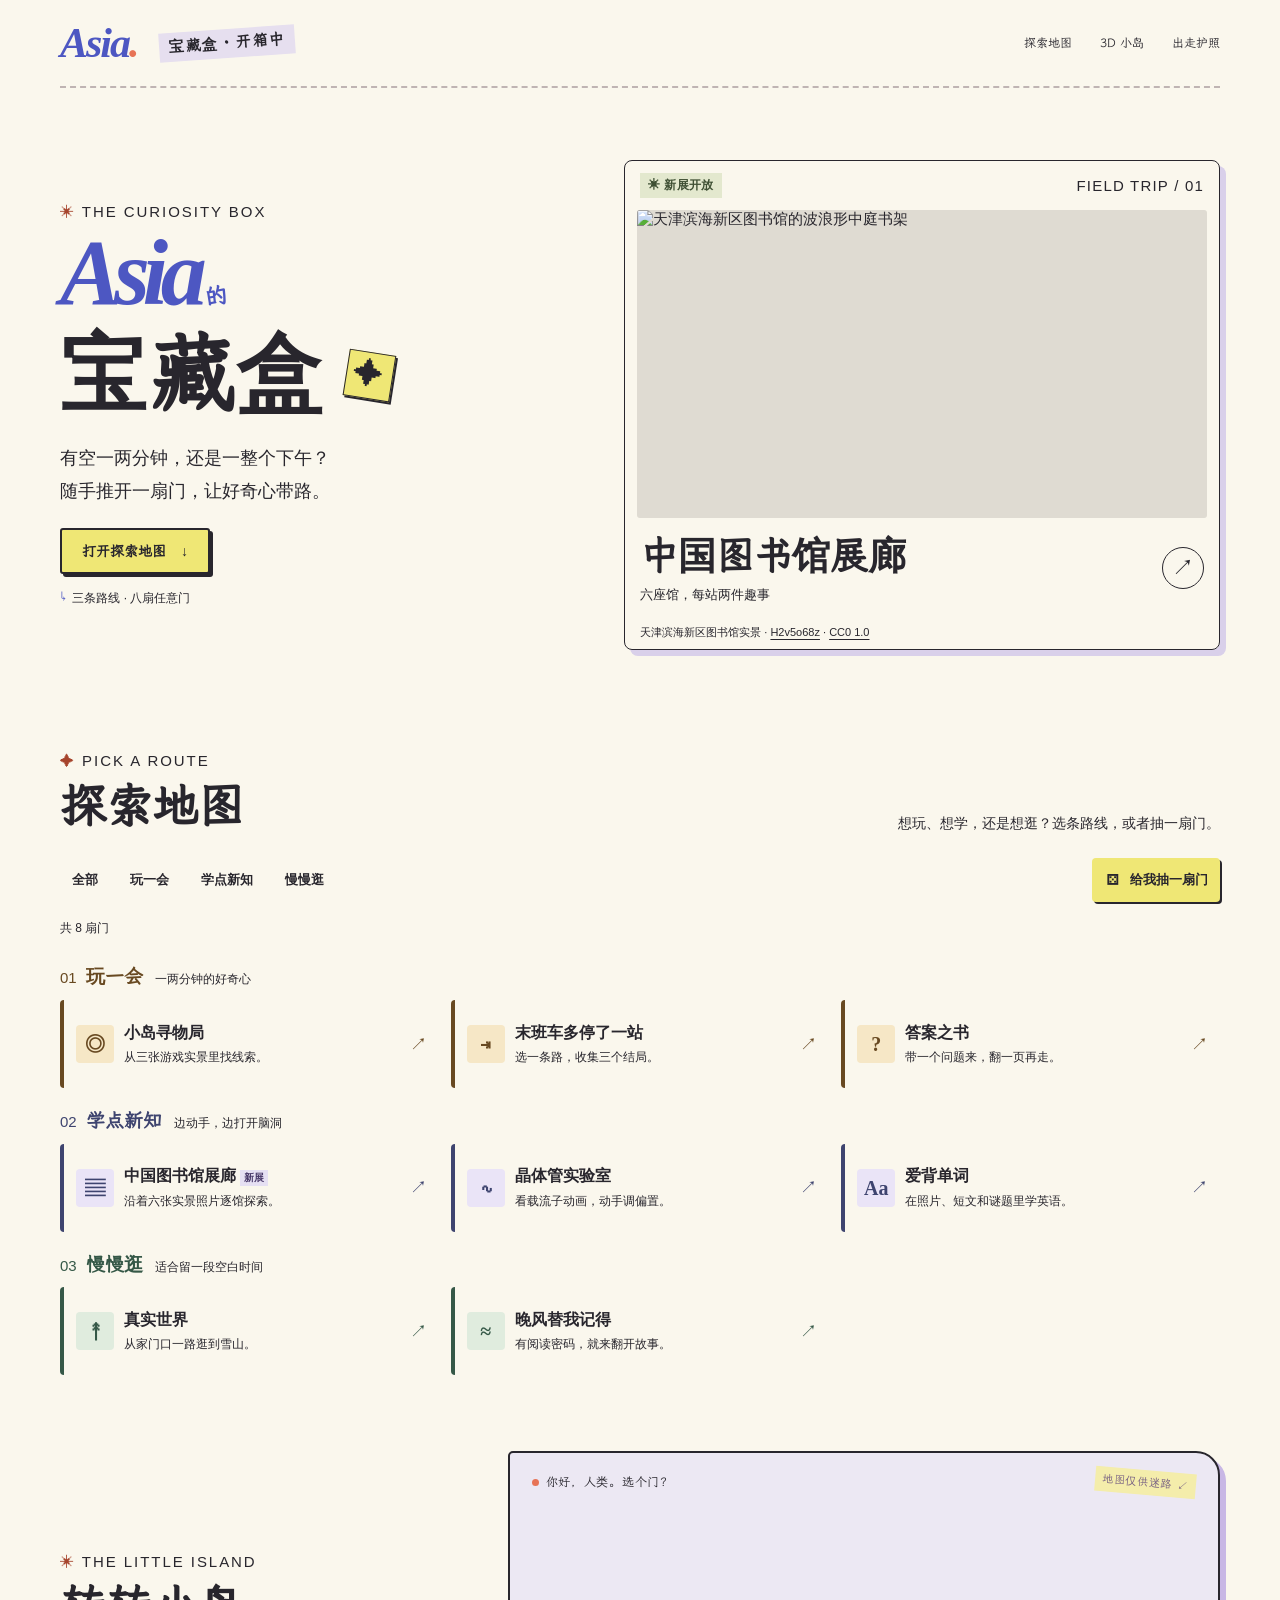
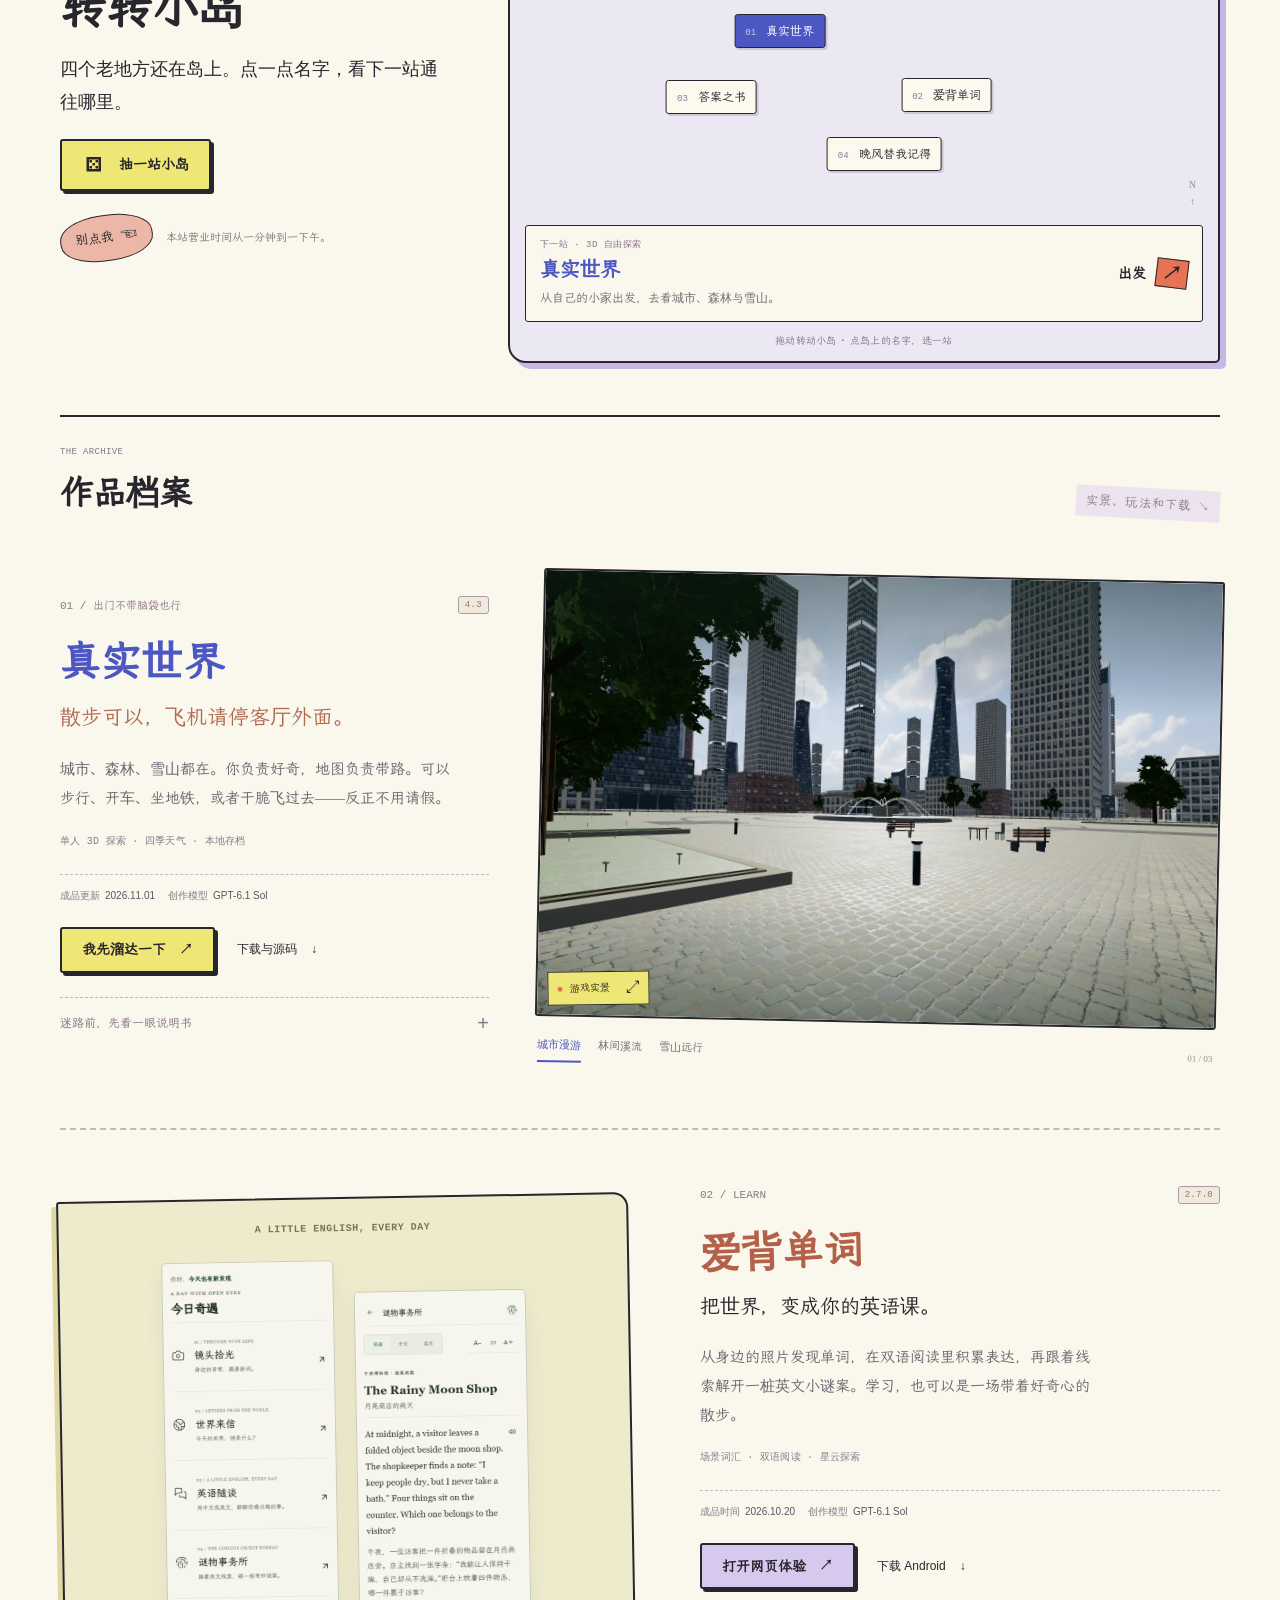
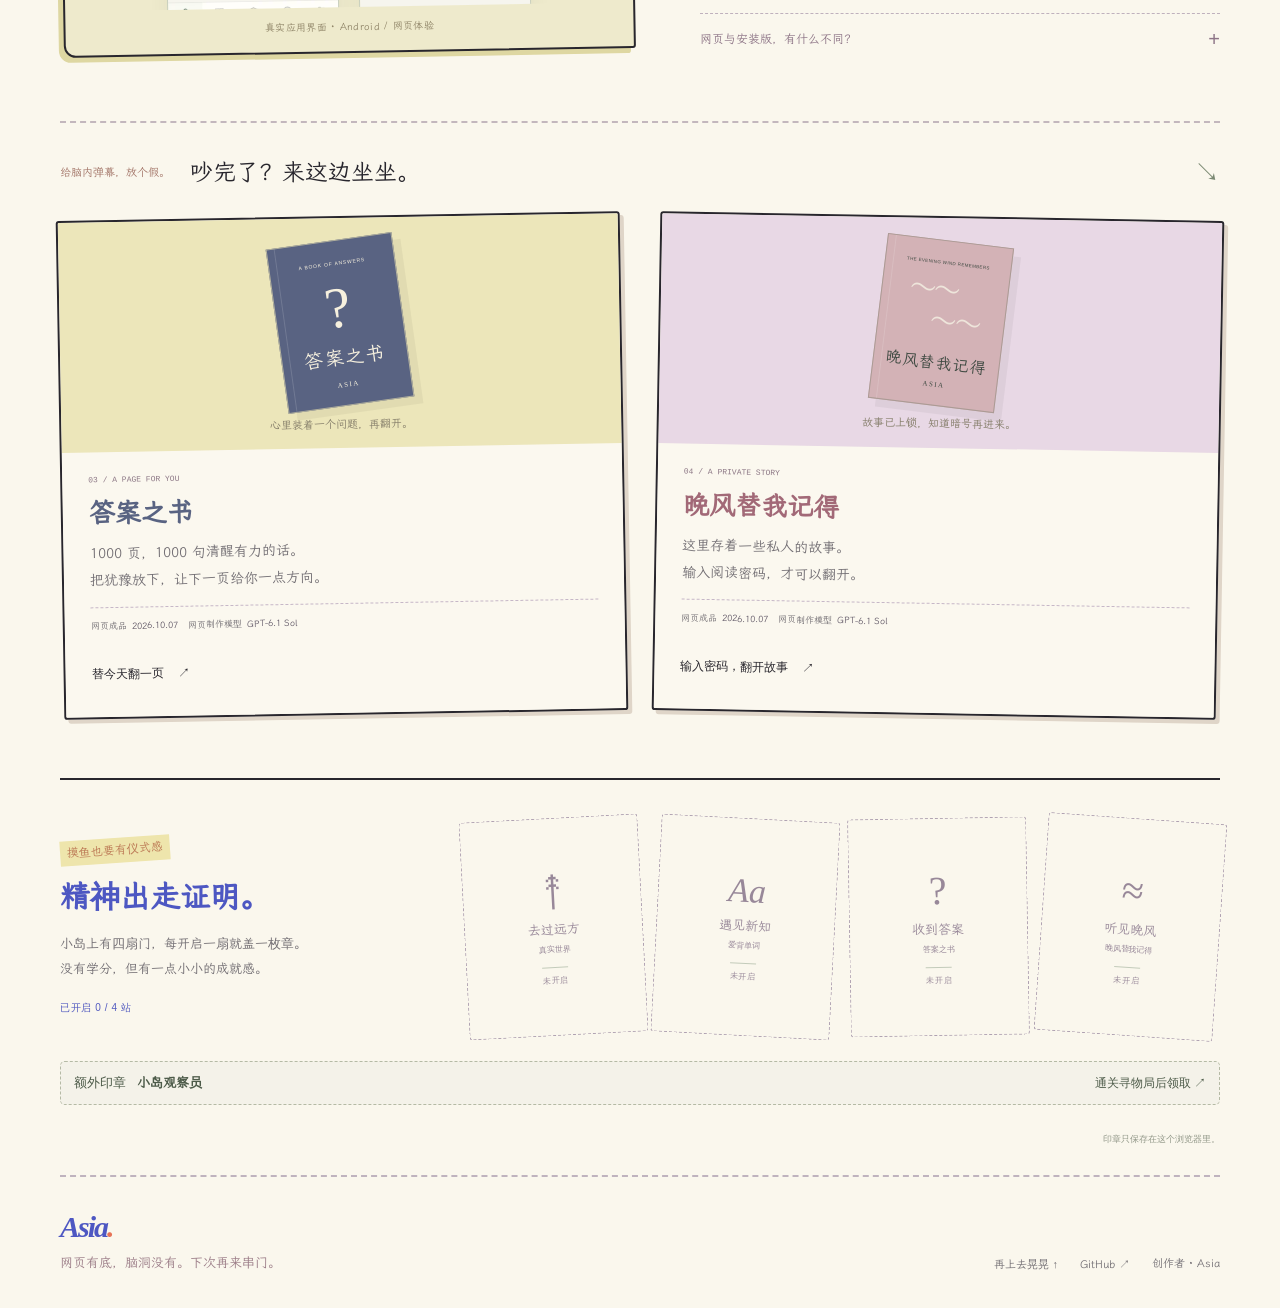
==== commit 9627a8d2: "Redesign the homepage as an exploration map" ====
--- a/index.html
+++ b/index.html
@@ -4,31 +4,107 @@
   <meta charset="utf-8">
   <meta name="viewport" content="width=device-width, initial-scale=1">
   <meta name="theme-color" content="#f5f2e9">
-  <meta name="description" content="欢迎来到 Asia 的好奇心小岛。探索四扇作品任意门、两款摸鱼小游戏和一间晶体管实验室。">
+  <meta name="description" content="打开 Asia 的宝藏盒，沿三条路线找小游戏、互动学习和可慢慢逛的作品。新展「中国图书馆展廊」已开放。">
   <title>Asia的宝藏盒 · 允许合理摸鱼</title>
   <link rel="icon" href="./answer-book/favicon.svg" type="image/svg+xml">
   <link rel="stylesheet" href="./portfolio.css">
   <link rel="stylesheet" href="./playful.css">
   <link rel="stylesheet" href="./mini-games.css">
+  <link rel="stylesheet" href="./explore.css">
   <script>if (/^#(?:chapter-\d+|cover)$/.test(location.hash)) location.replace('./wanfeng/' + location.search + location.hash);</script>
   <script src="./portfolio.js" defer></script>
+  <script src="./explore.js" defer></script>
   <script src="./island.js" type="module"></script>
 </head>
 <body>
-  <a class="skip-link" href="#works">跳到全部作品</a>
+  <a class="skip-link" href="#explore">跳到探索地图</a>
   <header class="site-header wrap">
     <a class="brand" href="./" aria-label="Asia的宝藏盒首页"><span class="signature">Asia<span class="signature-dot">.</span></span><span class="brand-caption">宝藏盒 · 开箱中</span></a>
-    <nav class="top-nav" aria-label="页面导航"><a href="#works">精神出走指南 <span class="nav-count">04</span></a><a href="#passport">领个出走证明 <span aria-hidden="true">↗</span></a></nav>
+    <nav class="top-nav" aria-label="页面导航"><a href="#explore">探索地图</a><a href="#island">3D 小岛</a><a href="#passport">出走护照</a></nav>
   </header>
   <main>
-    <section class="hero wrap" aria-labelledby="hero-title">
-      <div class="hero-copy">
-        <p class="eyebrow"><span class="tiny-star" aria-hidden="true">✳</span> SERIOUSLY GOOD AT BEING CURIOUS</p>
-        <h1 id="hero-title" aria-label="Asia的宝藏盒"><span class="title-line"><span class="title-blue title-asia">Asia</span><span class="title-de">的</span></span><span class="treasure-title"><span class="treasure-first">宝</span><span class="treasure-second">藏</span><span class="treasure-third">盒</span><span class="title-spark" aria-hidden="true">✳</span></span></h1>
-        <p class="unserious-caption">开箱须知：请勿一本正经。</p>
-        <p class="hero-description">此处收留：<span class="highlight-pink">想散步的灵魂</span>、<br>记不住的单词，以及“<b>我就看五分钟</b>”的你。</p>
-        <div class="hero-actions"><button class="button button-dark" id="random-stop" type="button"><span class="dice" aria-hidden="true">⚄</span> 批准我摸鱼</button><a class="text-link" href="#mini-games">玩个小游戏 <span aria-hidden="true">↘</span></a></div>
-        <div class="nonsense-row"><button id="nonsense-button" type="button" class="nonsense-button">别点我 <span aria-hidden="true">☜</span></button><p class="small-note" id="curiosity-mood">本站营业时间：一分钟到一下午。</p></div>
+    <section class="arrival wrap" aria-labelledby="hero-title">
+      <div class="arrival-copy">
+        <p class="route-eyebrow"><span aria-hidden="true">✳</span> THE CURIOSITY BOX</p>
+        <h1 id="hero-title"><span class="arrival-asia">Asia<span> 的</span></span><span class="arrival-title">宝藏盒<span aria-hidden="true">✦</span></span></h1>
+        <p class="arrival-description">有空一两分钟，还是一整个下午？<br>随手推开一扇门，让好奇心带路。</p>
+        <a class="button button-dark arrival-button" href="#explore">打开探索地图 <span aria-hidden="true">↓</span></a>
+        <p class="arrival-note"><span aria-hidden="true">↳</span> 三条路线 · 八扇任意门</p>
+      </div>
+      <figure class="feature-ticket">
+        <div class="feature-label"><span><span aria-hidden="true">✳</span> 新展开放</span><span>FIELD TRIP / 01</span></div>
+        <a class="feature-link" href="./library-gallery/">
+          <img src="./library-gallery/tianjin.jpg" alt="天津滨海新区图书馆的波浪形中庭书架" width="1280" height="960" fetchpriority="high">
+          <div class="feature-copy"><div><strong>中国图书馆展廊</strong><span>六座馆，每站两件趣事</span></div><span class="feature-arrow" aria-hidden="true">↗</span></div>
+        </a>
+        <figcaption>天津滨海新区图书馆实景 · <a href="https://commons.wikimedia.org/wiki/File:Tianjin_Binhai_Library_2.jpg">H2v5o68z</a> · <a href="https://creativecommons.org/publicdomain/zero/1.0/">CC0 1.0</a></figcaption>
+      </figure>
+    </section>
+    <section id="explore" class="route-map wrap" aria-labelledby="explore-title">
+      <div class="route-heading">
+        <div><p class="route-eyebrow"><span aria-hidden="true">✦</span> PICK A ROUTE</p><h2 id="explore-title">探索地图</h2></div>
+        <p>想玩、想学，还是想逛？选条路线，或者抽一扇门。</p>
+      </div>
+      <div class="route-controls" id="route-controls" hidden>
+        <div class="route-filters" aria-label="筛选路线" role="group">
+          <button type="button" data-route="all" aria-pressed="true">全部</button>
+          <button type="button" data-route="play" aria-pressed="false">玩一会</button>
+          <button type="button" data-route="learn" aria-pressed="false">学点新知</button>
+          <button type="button" data-route="wander" aria-pressed="false">慢慢逛</button>
+        </div>
+        <button class="route-draw" id="route-draw" type="button"><span aria-hidden="true">⚄</span> 给我抽一扇门</button>
+      </div>
+      <div class="route-feedback">
+        <p id="route-count" aria-live="polite">共 8 扇门</p>
+        <p><span id="draw-name" role="status"></span> <a id="draw-link" href="" hidden>出发 <span aria-hidden="true">↗</span></a></p>
+      </div>
+      <section id="mini-games" class="route-group route-play" data-route-group="play" aria-labelledby="mini-games-title">
+        <div class="route-group-heading"><span aria-hidden="true">01</span><h3 id="mini-games-title">玩一会</h3><p>一两分钟的好奇心</p></div>
+        <div class="route-cards">
+          <a class="route-card" href="./island-hunt.html">
+            <span class="card-stamp" aria-hidden="true">◎</span><span class="card-copy"><strong>小岛寻物局</strong><span>从三张游戏实景里找线索。</span></span><span class="card-arrow" aria-hidden="true">↗</span>
+          </a>
+          <a class="route-card" href="./last-train.html">
+            <span class="card-stamp" aria-hidden="true">⇥</span><span class="card-copy"><strong>末班车多停了一站</strong><span>选一条路，收集三个结局。</span></span><span class="card-arrow" aria-hidden="true">↗</span>
+          </a>
+          <a class="route-card" href="./answer-book/" data-visit="2">
+            <span class="card-stamp" aria-hidden="true">?</span><span class="card-copy"><strong>答案之书</strong><span>带一个问题来，翻一页再走。</span></span><span class="card-arrow" aria-hidden="true">↗</span>
+          </a>
+        </div>
+      </section>
+      <section id="learning" class="route-group route-learn" data-route-group="learn" aria-labelledby="learning-title">
+        <div class="route-group-heading"><span aria-hidden="true">02</span><h3 id="learning-title">学点新知</h3><p>边动手，边打开脑洞</p></div>
+        <div class="route-cards">
+          <a class="route-card" href="./library-gallery/">
+            <span class="card-stamp" aria-hidden="true">▤</span><span class="card-copy"><strong>中国图书馆展廊 <small>新展</small></strong><span>沿着六张实景照片逐馆探索。</span></span><span class="card-arrow" aria-hidden="true">↗</span>
+          </a>
+          <a class="route-card" href="./transistor-lab/">
+            <span class="card-stamp" aria-hidden="true">∿</span><span class="card-copy"><strong>晶体管实验室</strong><span>看载流子动画，动手调偏置。</span></span><span class="card-arrow" aria-hidden="true">↗</span>
+          </a>
+          <a class="route-card" href="./aibei/" data-visit="1">
+            <span class="card-stamp" aria-hidden="true">Aa</span><span class="card-copy"><strong>爱背单词</strong><span>在照片、短文和谜题里学英语。</span></span><span class="card-arrow" aria-hidden="true">↗</span>
+          </a>
+        </div>
+      </section>
+      <section id="wandering" class="route-group route-wander" data-route-group="wander" aria-labelledby="wandering-title">
+        <div class="route-group-heading"><span aria-hidden="true">03</span><h3 id="wandering-title">慢慢逛</h3><p>适合留一段空白时间</p></div>
+        <div class="route-cards">
+          <a class="route-card" href="./earth-universe/" data-visit="0">
+            <span class="card-stamp" aria-hidden="true">↟</span><span class="card-copy"><strong>真实世界</strong><span>从家门口一路逛到雪山。</span></span><span class="card-arrow" aria-hidden="true">↗</span>
+          </a>
+          <a class="route-card" href="./wanfeng/" data-visit="3">
+            <span class="card-stamp" aria-hidden="true">≈</span><span class="card-copy"><strong>晚风替我记得</strong><span>有阅读密码，就来翻开故事。</span></span><span class="card-arrow" aria-hidden="true">↗</span>
+          </a>
+        </div>
+      </section>
+    </section>
+    <section id="island" class="island-route wrap" aria-labelledby="island-title">
+      <div class="island-route-copy">
+        <p class="route-eyebrow"><span aria-hidden="true">✳</span> THE LITTLE ISLAND</p>
+        <h2 id="island-title">转转小岛</h2>
+        <p>四个老地方还在岛上。点一点名字，看下一站通往哪里。</p>
+        <button class="button button-dark" id="random-stop" type="button"><span class="dice" aria-hidden="true">⚄</span> 抽一站小岛</button>
+        <div class="nonsense-row"><button id="nonsense-button" type="button" class="nonsense-button">别点我 <span aria-hidden="true">☜</span></button><p class="small-note" id="curiosity-mood">本站营业时间从一分钟到一下午。</p></div>
       </div>
       <div class="island-experience">
         <div class="map-topline"><span><i class="live-dot" aria-hidden="true"></i> 你好，人类。选个门？</span><span class="map-coordinate">地图仅供迷路 ↙</span></div>
@@ -45,42 +121,11 @@
         <p class="map-instruction" id="map-instruction">点一点岛上的名字，挑一段旅程</p>
       </div>
     </section>
-    <section id="mini-games" class="mini-section wrap" aria-labelledby="mini-games-title">
-      <div class="mini-section-head">
-        <h2 id="mini-games-title">摸鱼小游戏</h2>
-        <p>一两分钟，给自己开个小差。</p>
-      </div>
-      <div class="mini-links">
-        <a class="mini-link" href="./island-hunt.html">
-          <span class="mini-link-index" aria-hidden="true">01</span>
-          <span class="mini-link-copy"><strong>小岛寻物局</strong><small>从三张实景里找答案 · 约 1 分钟</small></span>
-          <span class="mini-link-arrow" aria-hidden="true">↗</span>
-        </a>
-        <a class="mini-link mini-link-train" href="./last-train.html">
-          <span class="mini-link-index" aria-hidden="true">02</span>
-          <span class="mini-link-copy"><strong>末班车多停了一站</strong><small>选路线，收集三个结局 · 约 2 分钟一趟</small></span>
-          <span class="mini-link-arrow" aria-hidden="true">↗</span>
-        </a>
-      </div>
-    </section>
-    <section id="learning" class="mini-section wrap" aria-labelledby="learning-title">
-      <div class="mini-section-head">
-        <h2 id="learning-title">动手学习</h2>
-        <p>从结构看起，自己调一次偏置。</p>
-      </div>
-      <div class="mini-links">
-        <a class="mini-link mini-link-train" href="./transistor-lab/">
-          <span class="mini-link-index" aria-hidden="true">∿</span>
-          <span class="mini-link-copy"><strong>晶体管实验室</strong><small>BJT 与三种 N 沟道 FET · 结构动画、偏置实验和 16 道练习</small></span>
-          <span class="mini-link-arrow" aria-hidden="true">↗</span>
-        </a>
-      </div>
-    </section>
     <section id="works" class="works wrap" aria-labelledby="works-title">
-      <div class="section-heading"><div><p class="eyebrow">DEPARTMENT OF REASONABLE DISTRACTIONS</p><h2 id="works-title">本店主营：<span class="heading-pink">精神出走。</span></h2></div><span class="section-aside">四扇门，随便串门 ↘</span></div>
+      <div class="section-heading"><div><p class="eyebrow">THE ARCHIVE</p><h2 id="works-title">作品档案</h2></div><span class="section-aside">实景、玩法和下载 ↘</span></div>
       <article class="game-work" id="world" aria-labelledby="world-title">
         <div class="work-copy"><div class="work-number"><span>01 / 出门不带脑袋也行</span><span class="edition">4.3</span></div><h3 id="world-title">真实世界</h3><p class="work-subtitle">散步可以，飞机请停客厅外面。</p><p class="work-description">城市、森林、雪山都在。你负责好奇，地图负责带路。可以步行、开车、坐地铁，或者干脆飞过去——反正不用请假。</p><p class="work-facts">单人 3D 探索 · 四季天气 · 本地存档</p><p class="project-provenance"><span>成品更新 <b><time datetime="2026-11-01">2026.11.01</time></b></span><span>创作模型 <b>GPT-6.1 Sol</b></span></p><div class="work-actions"><a class="button button-dark" href="./earth-universe/" data-visit="0">我先溜达一下 <span aria-hidden="true">↗</span></a><a class="text-link" href="https://github.com/byasia/byasia.github.io/releases/tag/works-2026-11-01">下载与源码 <span aria-hidden="true">↓</span></a></div><details class="work-guide"><summary>迷路前，先看一眼说明书 <span aria-hidden="true">+</span></summary><div><p><kbd>W</kbd><kbd>A</kbd><kbd>S</kbd><kbd>D</kbd> 移动，鼠标观察，<kbd>F</kbd> 现场互动。</p><p><kbd>Tab</kbd> 打开交通、地图与天气；<kbd>Esc</kbd> 暂停。推荐在开启硬件加速的电脑浏览器游玩。</p><p>首次进入需要载入三维资源，可在游戏内选择更适合设备的画质。</p></div></details></div>
-        <div class="game-gallery"><button type="button" class="scene-image-button" id="enlarge-scene" aria-label="放大当前游戏实景截图"><img id="game-scene" src="./portfolio-media/world-city.webp" alt="真实世界游戏实景：广场喷泉与城市天际线" width="1440" height="900" fetchpriority="high"><span class="image-corner"><span class="live-dot" aria-hidden="true"></span> 游戏实景 <span aria-hidden="true">⤢</span></span></button><div class="scene-bottom"><div class="scene-tabs" aria-label="选择游戏实景"><button type="button" data-scene="0" aria-pressed="true">城市漫游</button><button type="button" data-scene="1" aria-pressed="false">林间溪流</button><button type="button" data-scene="2" aria-pressed="false">雪山远行</button></div><span id="scene-counter" aria-hidden="true">01 / 03</span></div><p class="image-error" id="scene-error" hidden>这张风景暂时没有加载出来。<button type="button" id="retry-scene">再看一次</button></p></div>
+        <div class="game-gallery"><button type="button" class="scene-image-button" id="enlarge-scene" aria-label="放大当前游戏实景截图"><img id="game-scene" src="./portfolio-media/world-city.webp" alt="真实世界游戏实景：广场喷泉与城市天际线" width="1440" height="900" loading="lazy"><span class="image-corner"><span class="live-dot" aria-hidden="true"></span> 游戏实景 <span aria-hidden="true">⤢</span></span></button><div class="scene-bottom"><div class="scene-tabs" aria-label="选择游戏实景"><button type="button" data-scene="0" aria-pressed="true">城市漫游</button><button type="button" data-scene="1" aria-pressed="false">林间溪流</button><button type="button" data-scene="2" aria-pressed="false">雪山远行</button></div><span id="scene-counter" aria-hidden="true">01 / 03</span></div><p class="image-error" id="scene-error" hidden>这张风景暂时没有加载出来。<button type="button" id="retry-scene">再看一次</button></p></div>
       </article>
       <article class="learning-work" id="learn" aria-labelledby="learn-title">
         <div class="learning-preview"><span class="preview-caption">A LITTLE ENGLISH, EVERY DAY</span><div class="app-screens"><figure class="phone-screen main-screen"><img src="./portfolio-media/aibei-today.webp" alt="爱背单词今日奇遇页面，包含镜头拾光、世界来信、英语随谈与谜物事务所" width="390" height="844" loading="lazy"><figcaption>从日常出发</figcaption></figure><figure class="phone-screen side-screen"><img src="./portfolio-media/aibei-mystery.webp" alt="爱背单词谜物事务所，阅读英文线索并猜测物件" width="390" height="844" loading="lazy"><figcaption>让好奇带路</figcaption></figure></div><span class="preview-footnote">真实应用界面 · Android / 网页体验</span></div>
@@ -92,7 +137,7 @@
         <article class="reading-work novel-work"><a class="book-art novel-art" href="./wanfeng/" data-visit="3" aria-label="阅读晚风替我记得"><span class="book-cover"><small>THE EVENING WIND REMEMBERS</small><span class="wind-lines" aria-hidden="true">～～<br>　～～</span><strong>晚风替我记得</strong><span class="cover-author">ASIA</span></span><span class="book-art-hint">故事已上锁，知道暗号再进来。</span></a><div class="reading-copy"><span class="work-number">04 / A PRIVATE STORY</span><h3>晚风替我记得</h3><p>这里存着一些私人的故事。<br>输入阅读密码，才可以翻开。</p><p class="project-provenance"><span>网页成品 <b><time datetime="2026-10-07">2026.10.07</time></b></span><span>网页制作模型 <b>GPT-6.1 Sol</b></span></p><a class="text-link" href="./wanfeng/" data-visit="3">输入密码，翻开故事 <span aria-hidden="true">↗</span></a></div></article>
       </div>
     </section>
-    <section class="passport-section wrap" id="passport" aria-labelledby="passport-title"><div class="passport-intro"><p class="eyebrow">摸鱼也要有仪式感</p><h2 id="passport-title">精神出走证明。</h2><p>每打开一扇作品的门，盖一枚章。<br>没有学分，但有一点小小的成就感。</p><span class="passport-progress" id="passport-progress" aria-live="polite">已开启 0 / 4 站</span></div><div class="passport-stamps" aria-label="已开启的作品"><a class="stamp stamp-world" href="./earth-universe/" data-visit="0"><span class="stamp-symbol" aria-hidden="true">↟</span><span>去过远方</span><small>真实世界</small><span class="stamp-state">未开启</span></a><a class="stamp stamp-english" href="./aibei/" data-visit="1"><span class="stamp-symbol stamp-abc" aria-hidden="true">Aa</span><span>遇见新知</span><small>爱背单词</small><span class="stamp-state">未开启</span></a><a class="stamp stamp-answer" href="./answer-book/" data-visit="2"><span class="stamp-symbol" aria-hidden="true">?</span><span>收到答案</span><small>答案之书</small><span class="stamp-state">未开启</span></a><a class="stamp stamp-novel" href="./wanfeng/" data-visit="3"><span class="stamp-symbol" aria-hidden="true">≈</span><span>听见晚风</span><small>晚风替我记得</small><span class="stamp-state">未开启</span></a></div>
+    <section class="passport-section wrap" id="passport" aria-labelledby="passport-title"><div class="passport-intro"><p class="eyebrow">摸鱼也要有仪式感</p><h2 id="passport-title">精神出走证明。</h2><p>小岛上有四扇门，每开启一扇就盖一枚章。<br>没有学分，但有一点小小的成就感。</p><span class="passport-progress" id="passport-progress" aria-live="polite">已开启 0 / 4 站</span></div><div class="passport-stamps" aria-label="已开启的作品"><a class="stamp stamp-world" href="./earth-universe/" data-visit="0"><span class="stamp-symbol" aria-hidden="true">↟</span><span>去过远方</span><small>真实世界</small><span class="stamp-state">未开启</span></a><a class="stamp stamp-english" href="./aibei/" data-visit="1"><span class="stamp-symbol stamp-abc" aria-hidden="true">Aa</span><span>遇见新知</span><small>爱背单词</small><span class="stamp-state">未开启</span></a><a class="stamp stamp-answer" href="./answer-book/" data-visit="2"><span class="stamp-symbol" aria-hidden="true">?</span><span>收到答案</span><small>答案之书</small><span class="stamp-state">未开启</span></a><a class="stamp stamp-novel" href="./wanfeng/" data-visit="3"><span class="stamp-symbol" aria-hidden="true">≈</span><span>听见晚风</span><small>晚风替我记得</small><span class="stamp-state">未开启</span></a></div>
       <a class="mini-passport-stamp" id="hunt-passport-stamp" href="./island-hunt.html">
         <span>额外印章</span><strong>小岛观察员</strong><small id="hunt-passport-status">通关寻物局后领取 ↗</small>
       </a>
@@ -102,6 +147,6 @@
   <footer class="site-footer wrap"><div><a class="signature" href="./">Asia<span class="signature-dot">.</span></a><p>网页有底，脑洞没有。下次再来串门。</p></div><div class="footer-links"><a href="#hero-title">再上去晃晃 ↑</a><a href="https://github.com/byasia/byasia.github.io">GitHub ↗</a><span>创作者 · Asia</span></div></footer>
   <dialog id="scene-dialog" aria-labelledby="scene-dialog-title"><div class="dialog-heading"><h2 id="scene-dialog-title">真实世界 · 游戏实景</h2><button type="button" id="close-scene" aria-label="关闭截图">×</button></div><img id="dialog-scene" alt="" width="1440" height="900"></dialog>
   <div class="toast" id="portfolio-toast" role="status" aria-live="polite"></div>
-  <noscript><p class="noscript-note wrap">小岛的转动和护照需要 JavaScript；四个作品的链接仍可直接打开。</p></noscript>
+  <noscript><p class="noscript-note wrap">随机抽门、小岛互动和护照需要 JavaScript。探索地图上的作品链接可以直接打开。</p></noscript>
 </body>
 </html>
--- a/explore.css
+++ b/explore.css
@@ -0,0 +1,237 @@
+.explore-home {
+  --ticket: #fffdf6;
+  --ticket-rule: #bfb7ae;
+  --map-ink: #34364c;
+  --map-muted: #5c5960;
+  --mono: "Courier New", monospace;
+}
+
+.explore-home .top-nav {
+  gap: clamp(10px, 2vw, 24px);
+  font: 600 13px var(--sans);
+}
+.explore-home .top-nav a { display: inline-flex; align-items: center; min-height: 44px; }
+.explore-home .top-nav a:hover { text-decoration: underline; text-underline-offset: 5px; }
+.arrival {
+  display: grid;
+  grid-template-columns: minmax(0, .9fr) minmax(0, 1.1fr);
+  align-items: center;
+  gap: clamp(32px, 6vw, 92px);
+  padding-block: clamp(40px, 6vw, 72px);
+}
+.route-eyebrow {
+  margin: 0 0 10px;
+  color: var(--map-muted);
+  font: 700 11px/1.5 var(--mono);
+  letter-spacing: .13em;
+}
+.route-eyebrow span { color: #a6442c; font-size: 14px; }
+.arrival h1 { margin: 0; line-height: 1; }
+.arrival-asia {
+  display: block;
+  color: var(--cobalt);
+  font: italic 700 clamp(62px, 7.2vw, 112px)/.94 Georgia, serif;
+  letter-spacing: -.08em;
+}
+.arrival-asia > span {
+  display: inline-block;
+  margin-inline-start: .25em;
+  color: var(--map-ink);
+  font: 700 .24em/1.25 var(--serif);
+  letter-spacing: normal;
+  transform: rotate(-8deg);
+}
+.arrival-title {
+  display: flex;
+  align-items: center;
+  gap: .13em;
+  margin-top: 10px;
+  font: 700 clamp(54px, 6.7vw, 97px)/1.14 var(--serif);
+  letter-spacing: .025em;
+  white-space: nowrap;
+}
+.arrival-title > span {
+  display: grid;
+  place-items: center;
+  width: 1.55em;
+  height: 1.55em;
+  margin-inline-start: .35em;
+  border: 1px solid var(--ink);
+  background: var(--yellow);
+  color: var(--map-ink);
+  font: .35em/1 var(--sans);
+  transform: rotate(9deg);
+  box-shadow: 2px 2px 0 var(--ink);
+}
+.arrival-description, .island-route-copy > p:not(.route-eyebrow) {
+  margin: 18px 0 21px;
+  color: var(--map-muted);
+  font: 500 clamp(15px, 1.6vw, 18px)/1.8 var(--sans);
+}
+.arrival-button { gap: 15px; }
+.arrival-note { margin: 15px 0 0; color: var(--map-muted); font: 12px/1.5 var(--sans); }
+.arrival-note span { padding-inline-end: 3px; color: var(--cobalt); }
+.feature-ticket {
+  min-width: 0;
+  margin: 0;
+  padding: 0 12px;
+  border: 1.5px solid var(--ink);
+  border-radius: 8px;
+  background: var(--ticket);
+  box-shadow: 6px 6px 0 #d9d0ea;
+}
+.feature-label, .feature-copy {
+  display: flex;
+  justify-content: space-between;
+  align-items: center;
+  gap: 8px;
+}
+.feature-label {
+  padding: 12px 3px;
+  color: var(--map-muted);
+  font: 700 10px/1.4 var(--mono);
+  letter-spacing: .08em;
+}
+.feature-label > span:first-child {
+  padding: 4px 8px;
+  background: #e3e8ce;
+  color: #3f5034;
+  font: 700 12px/1.4 var(--sans);
+  letter-spacing: .03em;
+}
+.feature-link { display: block; }
+.feature-link img {
+  width: 100%;
+  aspect-ratio: 1.85;
+  object-fit: cover;
+  object-position: center 42%;
+  border-radius: 3px;
+  background: #dfdbd2;
+}
+.feature-copy { padding: 14px 3px 11px; }
+.feature-copy strong { display: block; font: 700 clamp(23px, 3.1vw, 38px)/1.3 var(--serif); }
+.feature-copy div > span { display: block; margin-top: 5px; color: var(--map-muted); font-size: 13px; }
+.feature-arrow {
+  display: grid;
+  place-items: center;
+  flex: 0 0 42px;
+  height: 42px;
+  border: 1px solid var(--ink);
+  border-radius: 50%;
+  color: var(--ticket);
+  background: var(--map-ink);
+  font-size: 22px;
+  transition: transform .18s, background .18s;
+}
+.feature-link:hover .feature-arrow { background: var(--cobalt); transform: rotate(9deg); }
+.feature-ticket figcaption {
+  border-top: 1px dashed var(--ticket-rule);
+  padding: 8px 3px;
+  color: var(--map-muted);
+  font-size: 11px;
+  line-height: 1.65;
+}
+.feature-ticket figcaption a, #draw-link { text-decoration: underline; text-underline-offset: 3px; }
+
+.route-map, .island-route { border-top: 1px dashed var(--ticket-rule); padding-block: 30px 36px; }
+.route-heading { display: flex; align-items: end; justify-content: space-between; gap: 8px 24px; flex-wrap: wrap; }
+.route-heading h2, .island-route h2 {
+  margin: 0;
+  color: var(--map-ink);
+  font: 700 clamp(30px, 4vw, 46px)/1.2 var(--serif);
+}
+.route-heading > p { color: var(--map-muted); margin: 0; font-size: 14px; line-height: 1.6; }
+.route-controls, .route-filters, .route-feedback {
+  display: flex;
+  flex-wrap: wrap;
+  align-items: center;
+  gap: 8px;
+}
+.route-controls { justify-content: space-between; margin-top: 24px; }
+.route-filters button, .route-draw {
+  min-height: 44px;
+  padding: 8px 12px;
+  border: 1px solid var(--ticket-rule);
+  border-radius: 4px;
+  background: var(--ticket);
+  color: var(--map-ink);
+  font: 700 13px/1.4 var(--sans);
+}
+.route-filters button:hover, .route-filters [aria-pressed="true"] {
+  border-color: var(--map-ink);
+  background: var(--map-ink);
+  color: var(--ticket);
+}
+.route-draw { border-color: var(--ink); background: var(--yellow); box-shadow: 2px 2px 0 var(--ink); }
+.route-draw span { margin-right: 4px; font-size: 18px; vertical-align: middle; }
+.route-draw:hover { background: #fff3a3; }
+.route-feedback { justify-content: space-between; margin-top: 10px; min-height: 32px; color: var(--map-muted); font-size: 12px; }
+.route-feedback p { margin: 0; }
+#draw-name { font-weight: 700; color: var(--map-ink); }
+#draw-link { display: inline-block; padding: 10px 0 10px 4px; color: var(--cobalt); }
+.route-group { margin-top: 20px; }
+.route-play { --route-color: #684921; --route-tint: #f6e7c6; }
+.route-learn { --route-color: #3e446f; --route-tint: #eae4f7; }
+.route-wander { --route-color: #355847; --route-tint: #e0ecde; }
+.route-group-heading { display: flex; align-items: baseline; gap: 9px; margin: 0 0 9px; }
+.route-group-heading > span { color: var(--route-color); font: 700 12px/1 var(--mono); }
+.route-group-heading h3 { margin: 0; color: var(--route-color); font: 700 19px/1.4 var(--serif); }
+.route-group-heading p { margin: 0 0 0 3px; color: var(--map-muted); font-size: 12px; }
+.route-cards { display: grid; grid-template-columns: repeat(3, minmax(0, 1fr)); gap: 12px; }
+.route-card {
+  display: grid;
+  grid-template-columns: 38px minmax(0, 1fr) auto;
+  align-items: center;
+  gap: 10px;
+  min-height: 88px;
+  padding: 12px;
+  border: 1px solid var(--ticket-rule);
+  border-left: 4px solid var(--route-color);
+  border-radius: 4px;
+  background: var(--ticket);
+  transition: background .18s, transform .18s;
+}
+.route-card:hover, .route-card.is-drawn { background: var(--route-tint); }
+.route-card:hover { transform: translateY(-2px); }
+.route-card.is-drawn { box-shadow: inset 0 0 0 1px var(--route-color); }
+.card-stamp {
+  display: grid;
+  place-items: center;
+  height: 38px;
+  border-radius: 4px;
+  color: var(--route-color);
+  background: var(--route-tint);
+  font: 700 20px/1 Georgia, serif;
+}
+.card-copy strong { display: block; color: var(--map-ink); font: 700 16px/1.4 var(--sans); }
+.card-copy strong small { display: inline-block; padding: 1px 4px; background: #e6e0f3; color: #483869; font: 700 10px/1.4 var(--sans); }
+.card-copy > span { display: block; margin-top: 4px; color: var(--map-muted); font: 12px/1.5 var(--sans); }
+.card-arrow { font-size: 17px; color: var(--route-color); }
+.island-route {
+  display: grid;
+  grid-template-columns: minmax(0, .7fr) minmax(0, 1.3fr);
+  align-items: center;
+  gap: clamp(20px, 5vw, 70px);
+  padding-block: 40px 52px;
+}
+.island-route .island-experience { margin: 0; }
+.island-route-copy .nonsense-row { flex-wrap: wrap; }
+
+@media (max-width: 940px) {
+  .route-cards { grid-template-columns: repeat(2, minmax(0, 1fr)); }
+}
+@media (max-width: 700px) {
+  .explore-home .site-header { flex-wrap: wrap; gap: 6px 12px; padding-block: 10px; }
+  .explore-home .top-nav { font-size: 12px; }
+  .arrival, .island-route { grid-template-columns: minmax(0, 1fr); }
+  .arrival { gap: 26px; padding-block: 28px 32px; }
+  .arrival-description { margin-block: 10px 13px; }
+  .arrival-note { margin-top: 12px; }
+  .route-map, .island-route { padding-block: 24px 32px; }
+  .route-controls { margin-top: 16px; }
+}
+@media (max-width: 535px) {
+  .route-cards { grid-template-columns: minmax(0, 1fr); gap: 8px; }
+  .route-card { min-height: 72px; }
+  .feature-arrow { height: 36px; flex-basis: 36px; }
+}
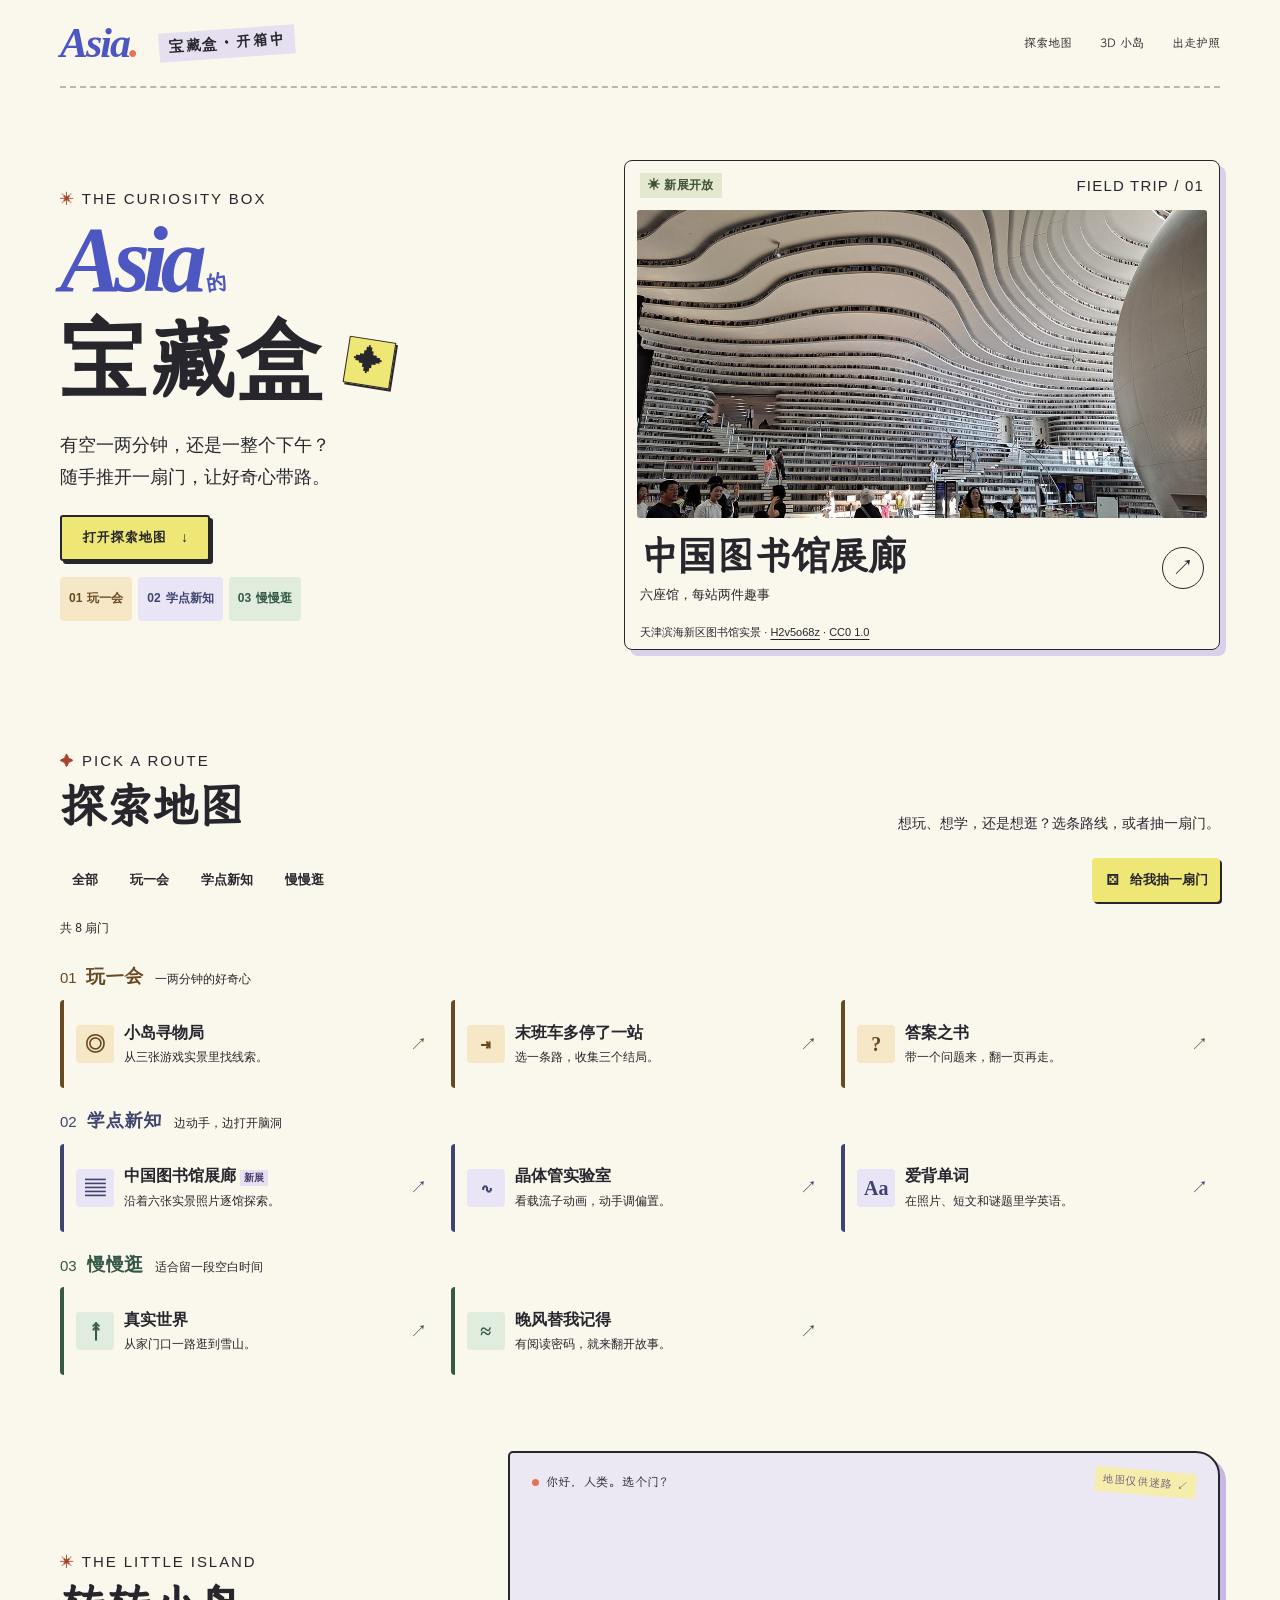
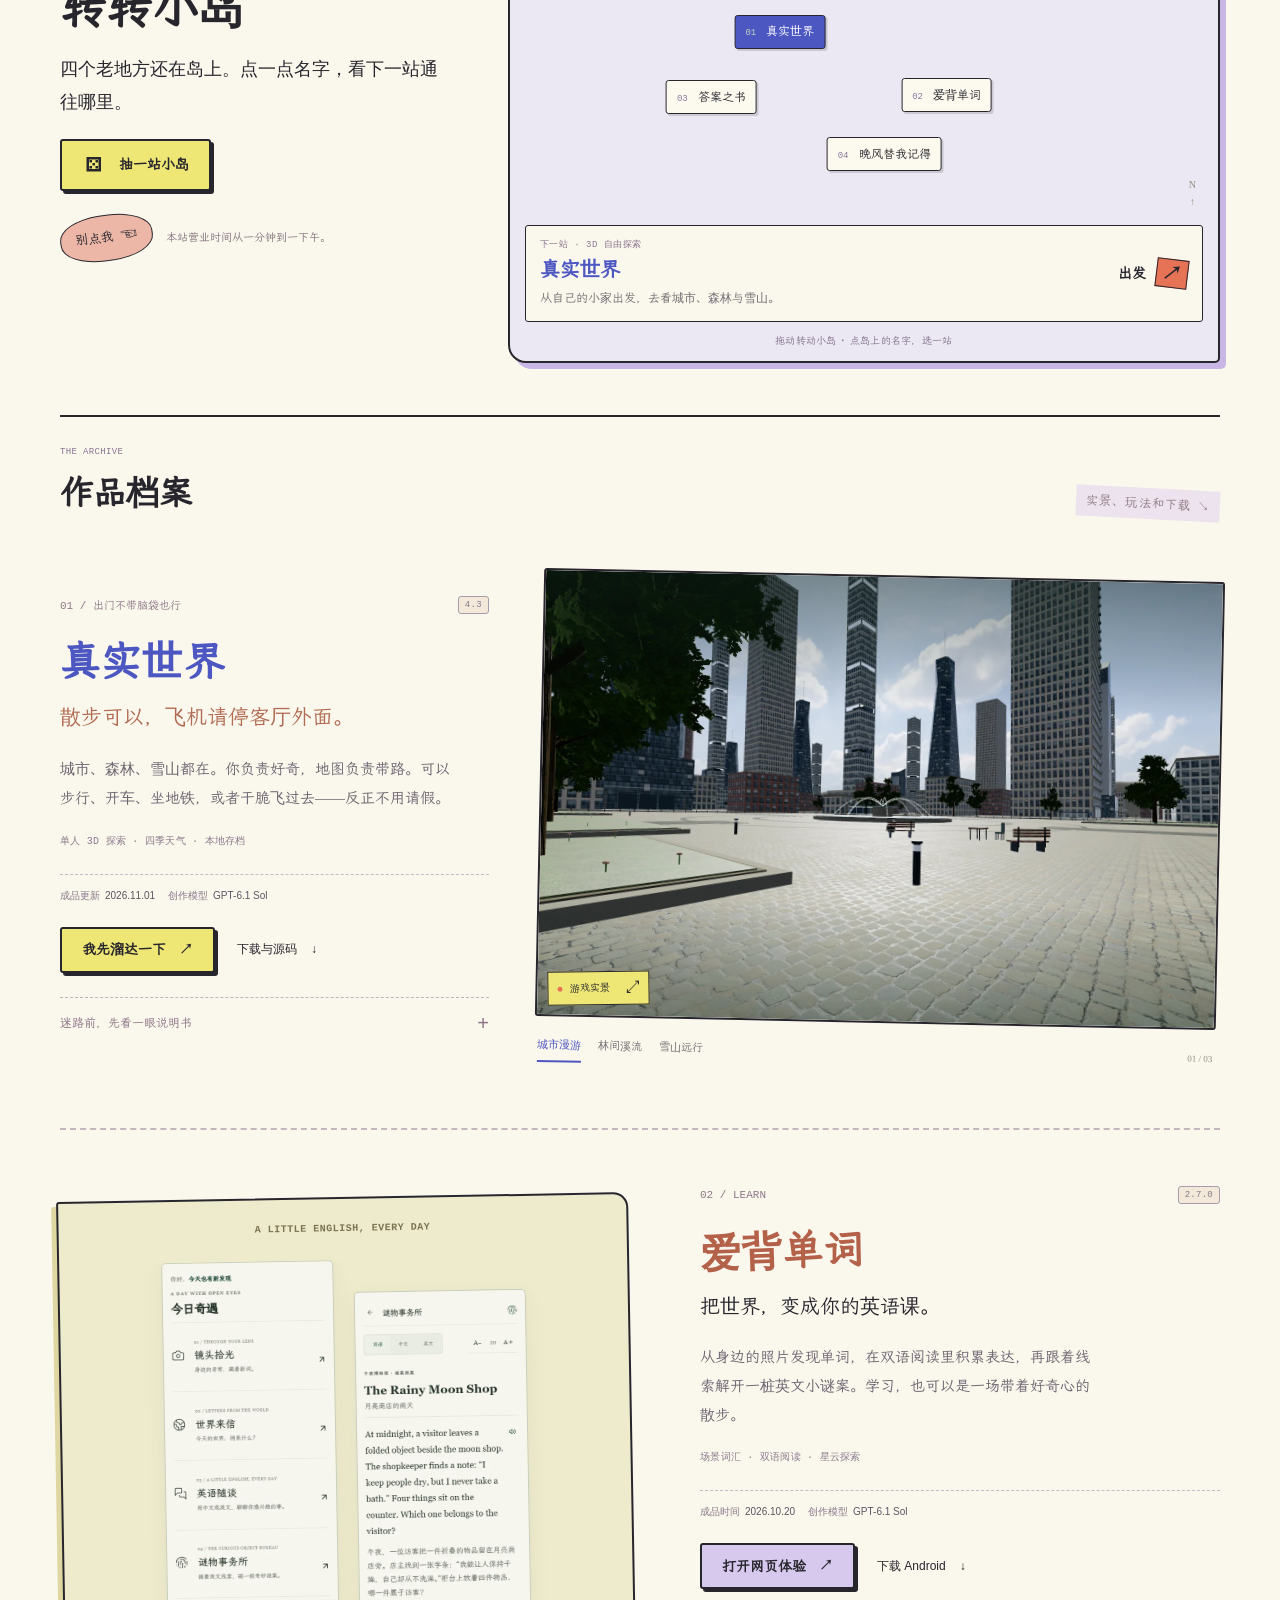
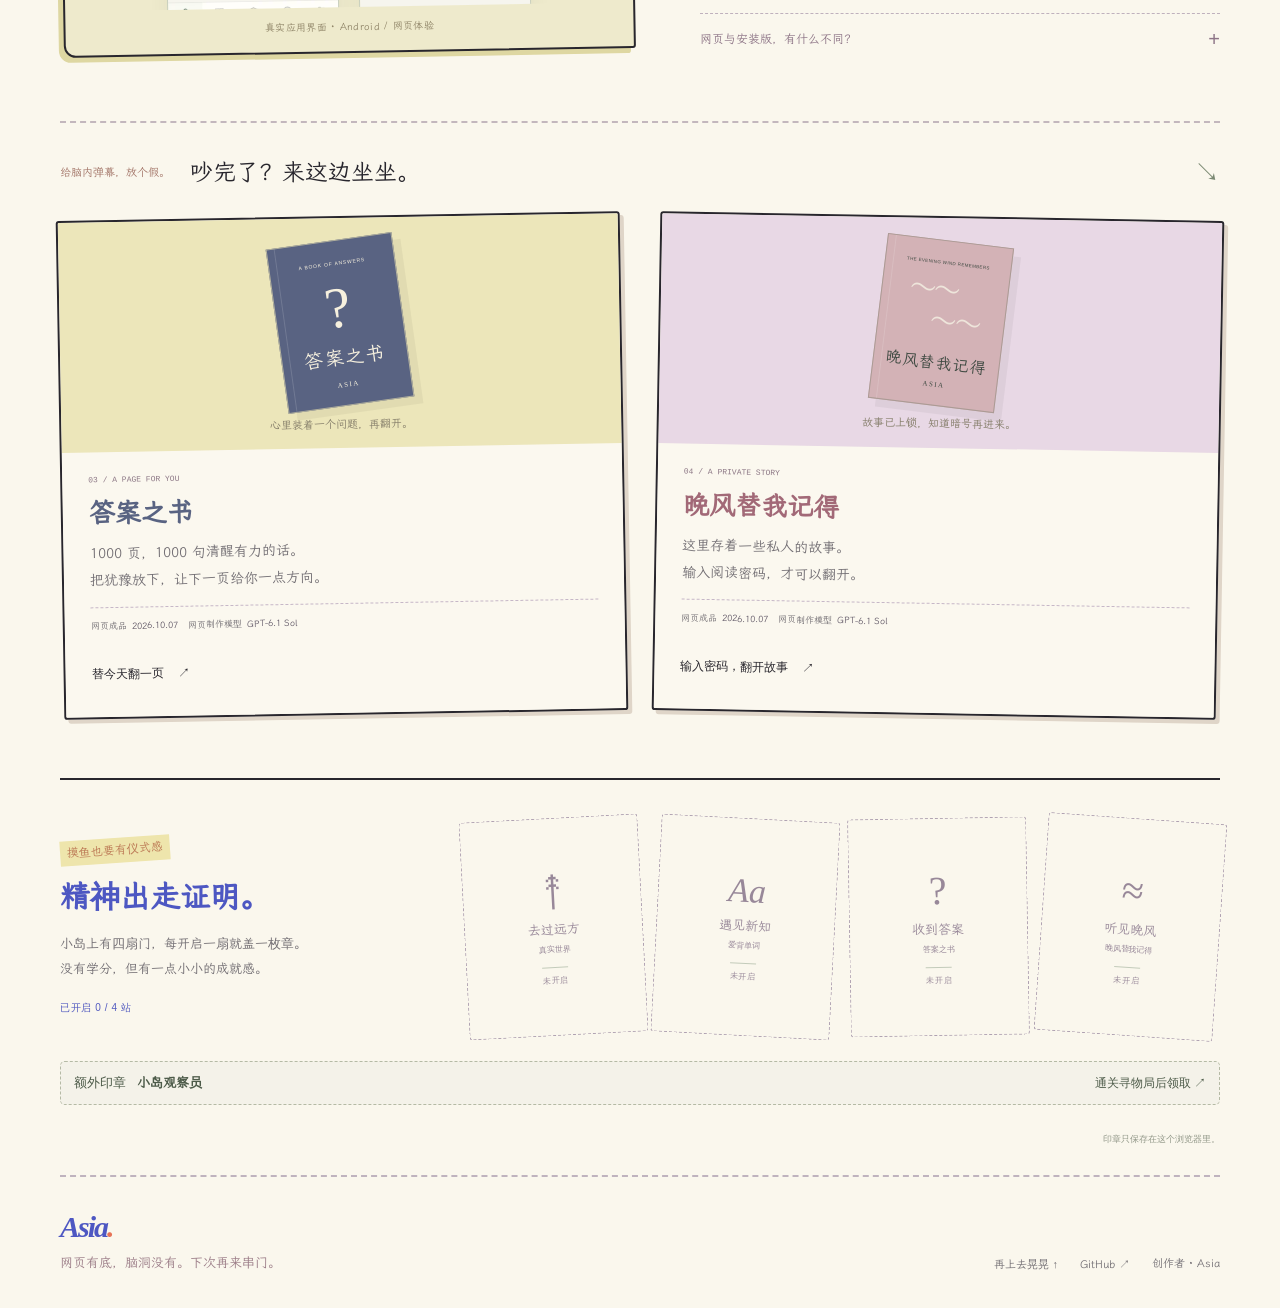
==== commit 148e7420: "Add first-screen shortcuts to the three exploration routes" ====
--- a/index.html
+++ b/index.html
@@ -29,12 +29,16 @@
         <h1 id="hero-title"><span class="arrival-asia">Asia<span> 的</span></span><span class="arrival-title">宝藏盒<span aria-hidden="true">✦</span></span></h1>
         <p class="arrival-description">有空一两分钟，还是一整个下午？<br>随手推开一扇门，让好奇心带路。</p>
         <a class="button button-dark arrival-button" href="#explore">打开探索地图 <span aria-hidden="true">↓</span></a>
-        <p class="arrival-note"><span aria-hidden="true">↳</span> 三条路线 · 八扇任意门</p>
+        <nav class="arrival-routes" aria-label="快速选路线">
+          <a class="route-play" href="#mini-games" data-route-shortcut="play"><span aria-hidden="true">01</span> 玩一会</a>
+          <a class="route-learn" href="#learning" data-route-shortcut="learn"><span aria-hidden="true">02</span> 学点新知</a>
+          <a class="route-wander" href="#wandering" data-route-shortcut="wander"><span aria-hidden="true">03</span> 慢慢逛</a>
+        </nav>
       </div>
       <figure class="feature-ticket">
         <div class="feature-label"><span><span aria-hidden="true">✳</span> 新展开放</span><span>FIELD TRIP / 01</span></div>
         <a class="feature-link" href="./library-gallery/">
-          <img src="./library-gallery/tianjin.jpg" alt="天津滨海新区图书馆的波浪形中庭书架" width="1280" height="960" fetchpriority="high">
+          <img src="./library-gallery/tianjin.jpg" alt="天津滨海新区图书馆的波浪形中庭书架" width="1120" height="840" fetchpriority="high">
           <div class="feature-copy"><div><strong>中国图书馆展廊</strong><span>六座馆，每站两件趣事</span></div><span class="feature-arrow" aria-hidden="true">↗</span></div>
         </a>
         <figcaption>天津滨海新区图书馆实景 · <a href="https://commons.wikimedia.org/wiki/File:Tianjin_Binhai_Library_2.jpg">H2v5o68z</a> · <a href="https://creativecommons.org/publicdomain/zero/1.0/">CC0 1.0</a></figcaption>
--- a/explore.css
+++ b/explore.css
@@ -69,8 +69,21 @@
   font: 500 clamp(15px, 1.6vw, 18px)/1.8 var(--sans);
 }
 .arrival-button { gap: 15px; }
-.arrival-note { margin: 15px 0 0; color: var(--map-muted); font: 12px/1.5 var(--sans); }
-.arrival-note span { padding-inline-end: 3px; color: var(--cobalt); }
+.arrival-routes { display: flex; flex-wrap: wrap; gap: 6px; margin-top: 16px; }
+.arrival-routes a {
+  display: inline-flex;
+  align-items: center;
+  gap: 5px;
+  min-height: 44px;
+  padding: 6px 9px;
+  border: 1px solid var(--ticket-rule);
+  border-radius: 4px;
+  background: var(--route-tint);
+  color: var(--route-color);
+  font: 700 12px/1.3 var(--sans);
+}
+.arrival-routes a:hover { border-color: var(--route-color); }
+.arrival-routes a span { font: 700 10px/1 var(--mono); }
 .feature-ticket {
   min-width: 0;
   margin: 0;
@@ -226,7 +239,7 @@
   .arrival, .island-route { grid-template-columns: minmax(0, 1fr); }
   .arrival { gap: 26px; padding-block: 28px 32px; }
   .arrival-description { margin-block: 10px 13px; }
-  .arrival-note { margin-top: 12px; }
+  .arrival-routes { margin-top: 12px; }
   .route-map, .island-route { padding-block: 24px 32px; }
   .route-controls { margin-top: 16px; }
 }
